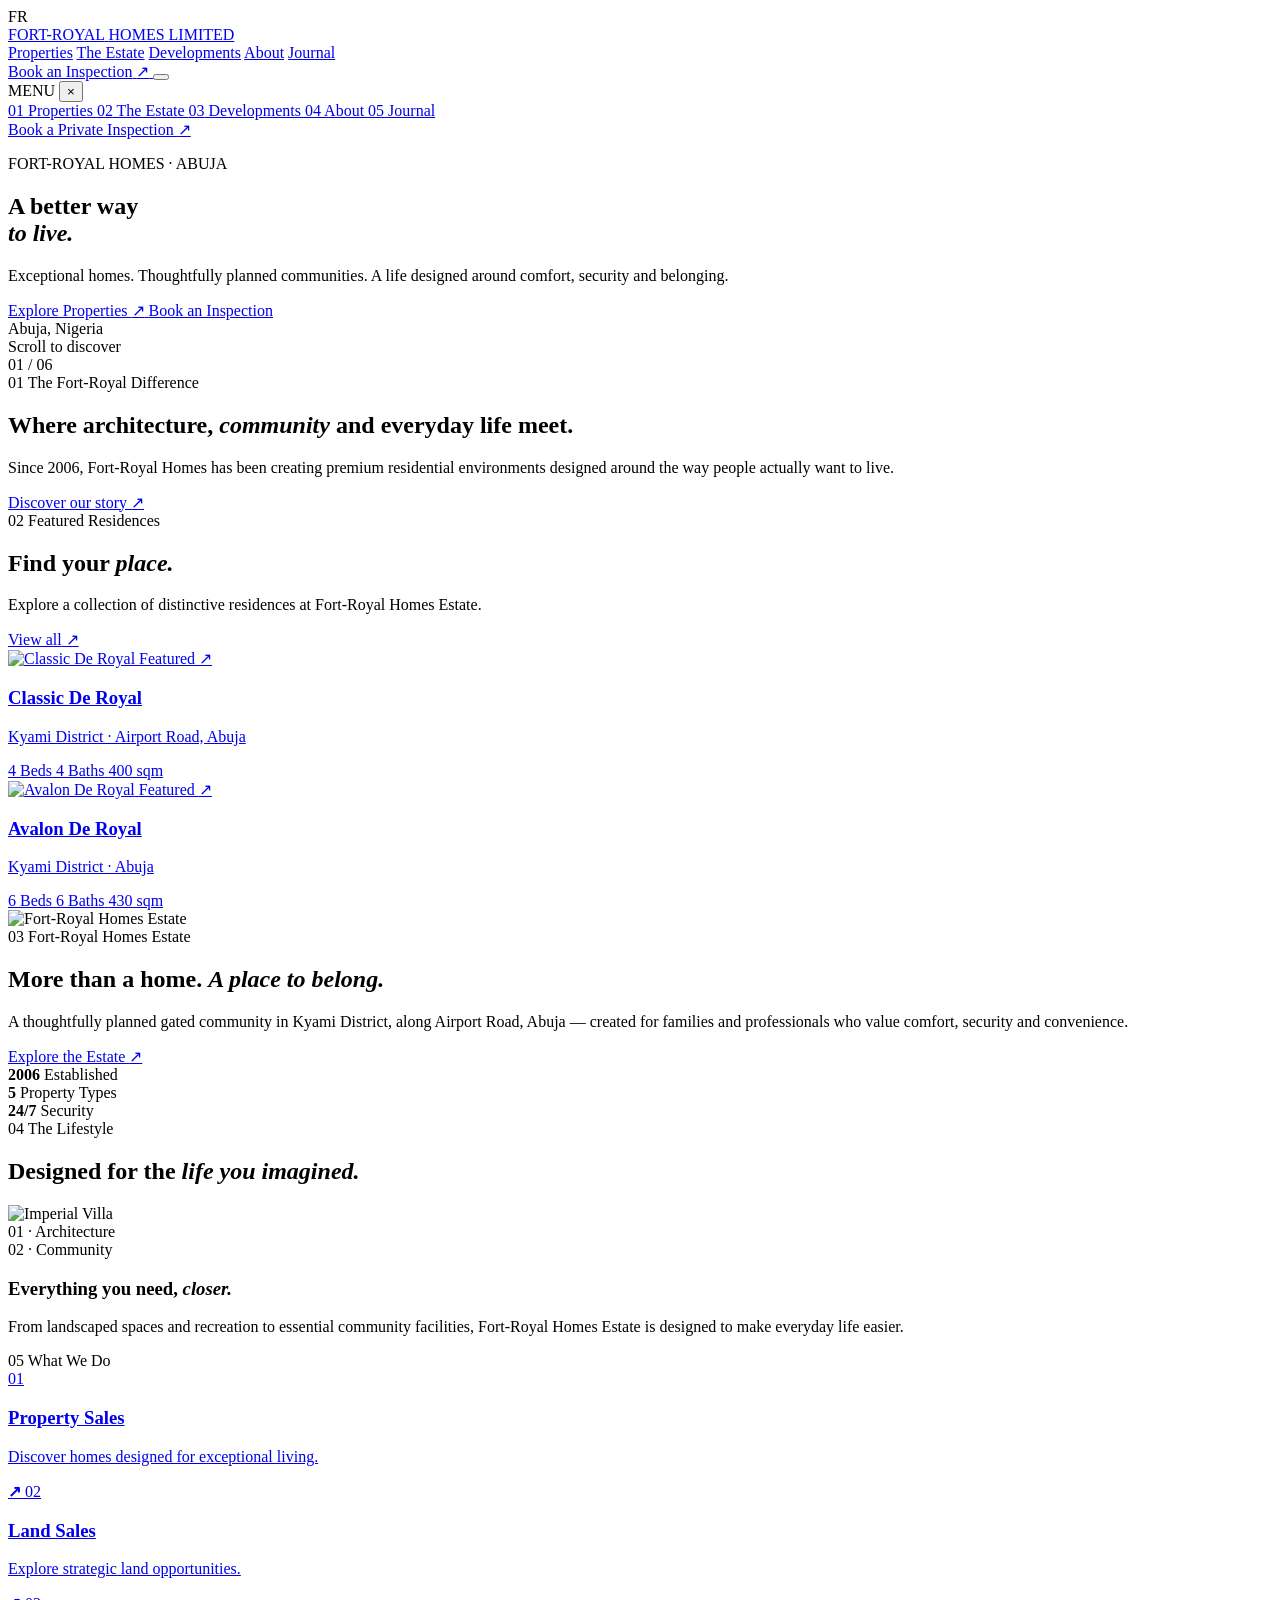
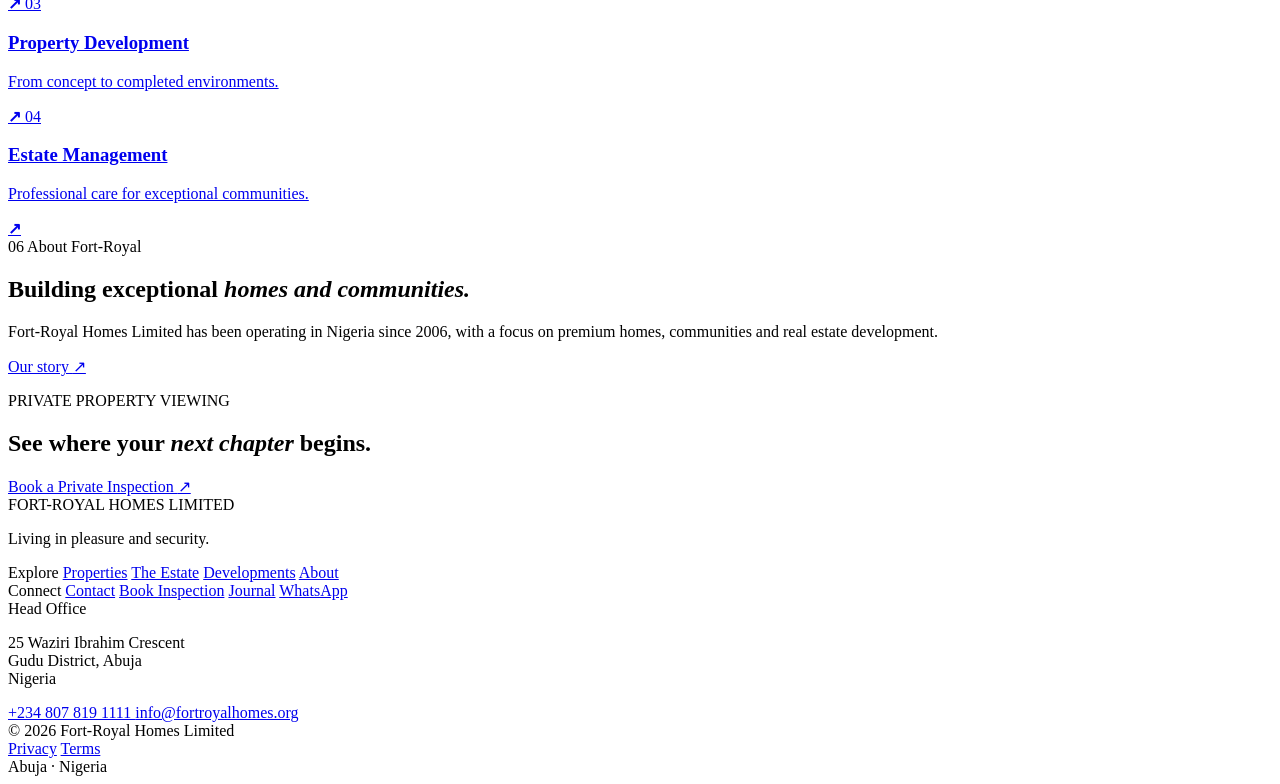
==== index.html @ 88679caa "Create index.html" ====
<!DOCTYPE html>
<html lang="en">
<head>
    <meta charset="UTF-8">
    <meta name="viewport" content="width=device-width, initial-scale=1.0">

    <title>Fort-Royal Homes | Luxury Real Estate in Abuja</title>

    <meta
        name="description"
        content="Discover exceptional homes and communities by Fort-Royal Homes in Abuja, Nigeria."
    >

    <link rel="preconnect" href="https://fonts.googleapis.com">
    <link rel="preconnect" href="https://fonts.gstatic.com" crossorigin>

    <link
        href="https://fonts.googleapis.com/css2?family=Cormorant+Garamond:wght@400;500;600;700&family=DM+Sans:wght@400;500;600;700&display=swap"
        rel="stylesheet"
    >

    <link rel="stylesheet" href="css/style.css">
</head>

<body>

    <!-- =========================================
         PAGE LOADER
    ========================================== -->

    <div class="page-loader" id="pageLoader">
        <div class="loader-mark">FR</div>
    </div>


    <!-- =========================================
         NAVIGATION
    ========================================== -->

    <header class="site-header" id="siteHeader">

        <a href="index.html" class="brand">
            <span class="brand-main">FORT-ROYAL</span>
            <span class="brand-sub">HOMES LIMITED</span>
        </a>

        <nav class="desktop-nav">

            <a href="#properties">Properties</a>
            <a href="#estate">The Estate</a>
            <a href="#developments">Developments</a>
            <a href="#about">About</a>
            <a href="#journal">Journal</a>

        </nav>

        <a href="#inspection" class="nav-cta">
            <span>Book an Inspection</span>
            <span class="arrow">↗</span>
        </a>

        <button class="menu-toggle" id="menuToggle" aria-label="Open menu">
            <span></span>
            <span></span>
        </button>

    </header>


    <!-- =========================================
         MOBILE MENU
    ========================================== -->

    <div class="mobile-menu" id="mobileMenu">

        <div class="mobile-menu-inner">

            <div class="mobile-menu-top">
                <span>MENU</span>

                <button id="menuClose" aria-label="Close menu">
                    ×
                </button>
            </div>

            <nav>

                <a href="#properties">
                    <span>01</span>
                    Properties
                </a>

                <a href="#estate">
                    <span>02</span>
                    The Estate
                </a>

                <a href="#developments">
                    <span>03</span>
                    Developments
                </a>

                <a href="#about">
                    <span>04</span>
                    About
                </a>

                <a href="#journal">
                    <span>05</span>
                    Journal
                </a>

            </nav>

            <a href="#inspection" class="mobile-menu-cta">
                Book a Private Inspection
                <span>↗</span>
            </a>

        </div>

    </div>


    <main>


        <!-- =========================================
             HERO
        ========================================== -->

        <section class="hero">

            <div class="hero-image"></div>

            <div class="hero-overlay"></div>

            <div class="hero-content">

                <p class="eyebrow">
                    FORT-ROYAL HOMES · ABUJA
                </p>

                <h1>
                    A better way<br>
                    <em>to live.</em>
                </h1>

                <p class="hero-description">
                    Exceptional homes. Thoughtfully planned communities.
                    A life designed around comfort, security and belonging.
                </p>

                <div class="hero-actions">

                    <a href="#properties" class="button button-light">
                        Explore Properties
                        <span>↗</span>
                    </a>

                    <a href="#inspection" class="button button-outline">
                        Book an Inspection
                    </a>

                </div>

            </div>


            <div class="hero-bottom">

                <div class="hero-location">
                    <span class="location-dot"></span>
                    Abuja, Nigeria
                </div>

                <div class="scroll-indicator">
                    <span>Scroll to discover</span>
                    <span class="scroll-line"></span>
                </div>

                <div class="hero-number">
                    01 / 06
                </div>

            </div>

        </section>


        <!-- =========================================
             INTRO
        ========================================== -->

        <section class="intro section-padding">

            <div class="section-label">
                <span>01</span>
                The Fort-Royal Difference
            </div>

            <div class="intro-content">

                <h2>
                    Where architecture,
                    <em>community</em> and
                    everyday life meet.
                </h2>

                <div class="intro-text">

                    <p>
                        Since 2006, Fort-Royal Homes has been creating
                        premium residential environments designed around
                        the way people actually want to live.
                    </p>

                    <a href="#about" class="text-link">
                        Discover our story
                        <span>↗</span>
                    </a>

                </div>

            </div>

        </section>


        <!-- =========================================
             FEATURED PROPERTIES
        ========================================== -->

        <section class="properties section-padding" id="properties">

            <div class="section-heading">

                <div class="section-label">
                    <span>02</span>
                    Featured Residences
                </div>

                <div>
                    <h2>
                        Find your
                        <em>place.</em>
                    </h2>

                    <p>
                        Explore a collection of distinctive residences
                        at Fort-Royal Homes Estate.
                    </p>
                </div>

                <a href="properties.html" class="round-link">
                    <span>View all</span>
                    ↗
                </a>

            </div>


            <div class="property-grid">


                <!-- Property 1 -->

                <article class="property-card property-large">

                    <a href="property.html">

                        <div class="property-image">

                            <img
                                src="https://fortroyalhomes.org/wp-content/uploads/2025/05/CLASSIC-DE-ROYAL-768x768.png"
                                alt="Classic De Royal"
                            >

                            <span class="property-status">
                                Featured
                            </span>

                            <span class="property-arrow">
                                ↗
                            </span>

                        </div>

                        <div class="property-info">

                            <div>
                                <h3>Classic De Royal</h3>

                                <p>
                                    Kyami District · Airport Road, Abuja
                                </p>
                            </div>

                            <div class="property-meta">
                                <span>4 Beds</span>
                                <span>4 Baths</span>
                                <span>400 sqm</span>
                            </div>

                        </div>

                    </a>

                </article>


                <!-- Property 2 -->

                <article class="property-card">

                    <a href="property.html">

                        <div class="property-image">

                            <img
                                src="https://fortroyalhomes.org/wp-content/uploads/2025/05/AVALON-DE-ROYAL-768x768.png"
                                alt="Avalon De Royal"
                            >

                            <span class="property-status">
                                Featured
                            </span>

                            <span class="property-arrow">
                                ↗
                            </span>

                        </div>

                        <div class="property-info">

                            <div>
                                <h3>Avalon De Royal</h3>

                                <p>
                                    Kyami District · Abuja
                                </p>
                            </div>

                            <div class="property-meta">
                                <span>6 Beds</span>
                                <span>6 Baths</span>
                                <span>430 sqm</span>
                            </div>

                        </div>

                    </a>

                </article>


            </div>

        </section>


        <!-- =========================================
             ESTATE
        ========================================== -->

        <section class="estate" id="estate">

            <div class="estate-image">

                <img
                    src="https://fortroyalhomes.org/wp-content/uploads/revslider/video-media/FORT-ROYAL-AD-010_7.jpeg"
                    alt="Fort-Royal Homes Estate"
                >

            </div>

            <div class="estate-content">

                <div class="section-label light">
                    <span>03</span>
                    Fort-Royal Homes Estate
                </div>

                <h2>
                    More than a home.
                    <em>A place to belong.</em>
                </h2>

                <p>
                    A thoughtfully planned gated community in Kyami District,
                    along Airport Road, Abuja — created for families and
                    professionals who value comfort, security and convenience.
                </p>

                <a href="estate.html" class="button button-light">
                    Explore the Estate
                    <span>↗</span>
                </a>

                <div class="estate-stats">

                    <div>
                        <strong>2006</strong>
                        <span>Established</span>
                    </div>

                    <div>
                        <strong>5</strong>
                        <span>Property Types</span>
                    </div>

                    <div>
                        <strong>24/7</strong>
                        <span>Security</span>
                    </div>

                </div>

            </div>

        </section>


        <!-- =========================================
             LIFESTYLE
        ========================================== -->

        <section class="lifestyle section-padding">

            <div class="section-label">
                <span>04</span>
                The Lifestyle
            </div>

            <div class="lifestyle-heading">

                <h2>
                    Designed for the
                    <em>life you imagined.</em>
                </h2>

            </div>

            <div class="lifestyle-grid">

                <div class="lifestyle-item lifestyle-main">

                    <div class="lifestyle-image">
                        <img
                            src="https://fortroyalhomes.org/wp-content/uploads/2025/05/IMPERIAL-VILLA.png"
                            alt="Imperial Villa"
                        >
                    </div>

                    <span>01 · Architecture</span>

                </div>

                <div class="lifestyle-copy">

                    <span>02 · Community</span>

                    <h3>
                        Everything you need,
                        <em>closer.</em>
                    </h3>

                    <p>
                        From landscaped spaces and recreation to essential
                        community facilities, Fort-Royal Homes Estate is
                        designed to make everyday life easier.
                    </p>

                </div>

            </div>

        </section>


        <!-- =========================================
             SERVICES
        ========================================== -->

        <section class="services section-padding" id="developments">

            <div class="section-label">
                <span>05</span>
                What We Do
            </div>

            <div class="services-grid">

                <a href="services.html" class="service-item">

                    <span>01</span>

                    <div>
                        <h3>Property Sales</h3>
                        <p>
                            Discover homes designed for exceptional living.
                        </p>
                    </div>

                    <strong>↗</strong>

                </a>

                <a href="services.html" class="service-item">

                    <span>02</span>

                    <div>
                        <h3>Land Sales</h3>
                        <p>
                            Explore strategic land opportunities.
                        </p>
                    </div>

                    <strong>↗</strong>

                </a>

                <a href="services.html" class="service-item">

                    <span>03</span>

                    <div>
                        <h3>Property Development</h3>
                        <p>
                            From concept to completed environments.
                        </p>
                    </div>

                    <strong>↗</strong>

                </a>

                <a href="services.html" class="service-item">

                    <span>04</span>

                    <div>
                        <h3>Estate Management</h3>
                        <p>
                            Professional care for exceptional communities.
                        </p>
                    </div>

                    <strong>↗</strong>

                </a>

            </div>

        </section>


        <!-- =========================================
             ABOUT
        ========================================== -->

        <section class="about section-padding" id="about">

            <div class="section-label">
                <span>06</span>
                About Fort-Royal
            </div>

            <div class="about-content">

                <h2>
                    Building exceptional
                    <em>homes and communities.</em>
                </h2>

                <p>
                    Fort-Royal Homes Limited has been operating in Nigeria
                    since 2006, with a focus on premium homes, communities
                    and real estate development.
                </p>

                <a href="about.html" class="text-link">
                    Our story
                    <span>↗</span>
                </a>

            </div>

        </section>


        <!-- =========================================
             INSPECTION CTA
        ========================================== -->

        <section class="inspection" id="inspection">

            <div class="inspection-inner">

                <p class="eyebrow">
                    PRIVATE PROPERTY VIEWING
                </p>

                <h2>
                    See where your
                    <em>next chapter</em>
                    begins.
                </h2>

                <a href="inspection.html" class="button button-light">
                    Book a Private Inspection
                    <span>↗</span>
                </a>

            </div>

        </section>


    </main>


    <!-- =========================================
         FOOTER
    ========================================== -->

    <footer class="footer" id="journal">

        <div class="footer-top">

            <div class="footer-brand">

                <span class="brand-main">
                    FORT-ROYAL
                </span>

                <span class="brand-sub">
                    HOMES LIMITED
                </span>

                <p>
                    Living in pleasure and security.
                </p>

            </div>


            <div class="footer-column">

                <span>Explore</span>

                <a href="properties.html">Properties</a>
                <a href="estate.html">The Estate</a>
                <a href="developments.html">Developments</a>
                <a href="about.html">About</a>

            </div>


            <div class="footer-column">

                <span>Connect</span>

                <a href="contact.html">Contact</a>
                <a href="inspection.html">Book Inspection</a>
                <a href="journal.html">Journal</a>
                <a href="#">WhatsApp</a>

            </div>


            <div class="footer-column footer-contact">

                <span>Head Office</span>

                <p>
                    25 Waziri Ibrahim Crescent<br>
                    Gudu District, Abuja<br>
                    Nigeria
                </p>

                <a href="tel:+2348078191111">
                    +234 807 819 1111
                </a>

                <a href="mailto:info@fortroyalhomes.org">
                    info@fortroyalhomes.org
                </a>

            </div>

        </div>


        <div class="footer-bottom">

            <span>
                © 2026 Fort-Royal Homes Limited
            </span>

            <div>
                <a href="privacy.html">Privacy</a>
                <a href="terms.html">Terms</a>
            </div>

            <span>
                Abuja · Nigeria
            </span>

        </div>

    </footer>


    <script src="js/main.js"></script>

</body>
</html>
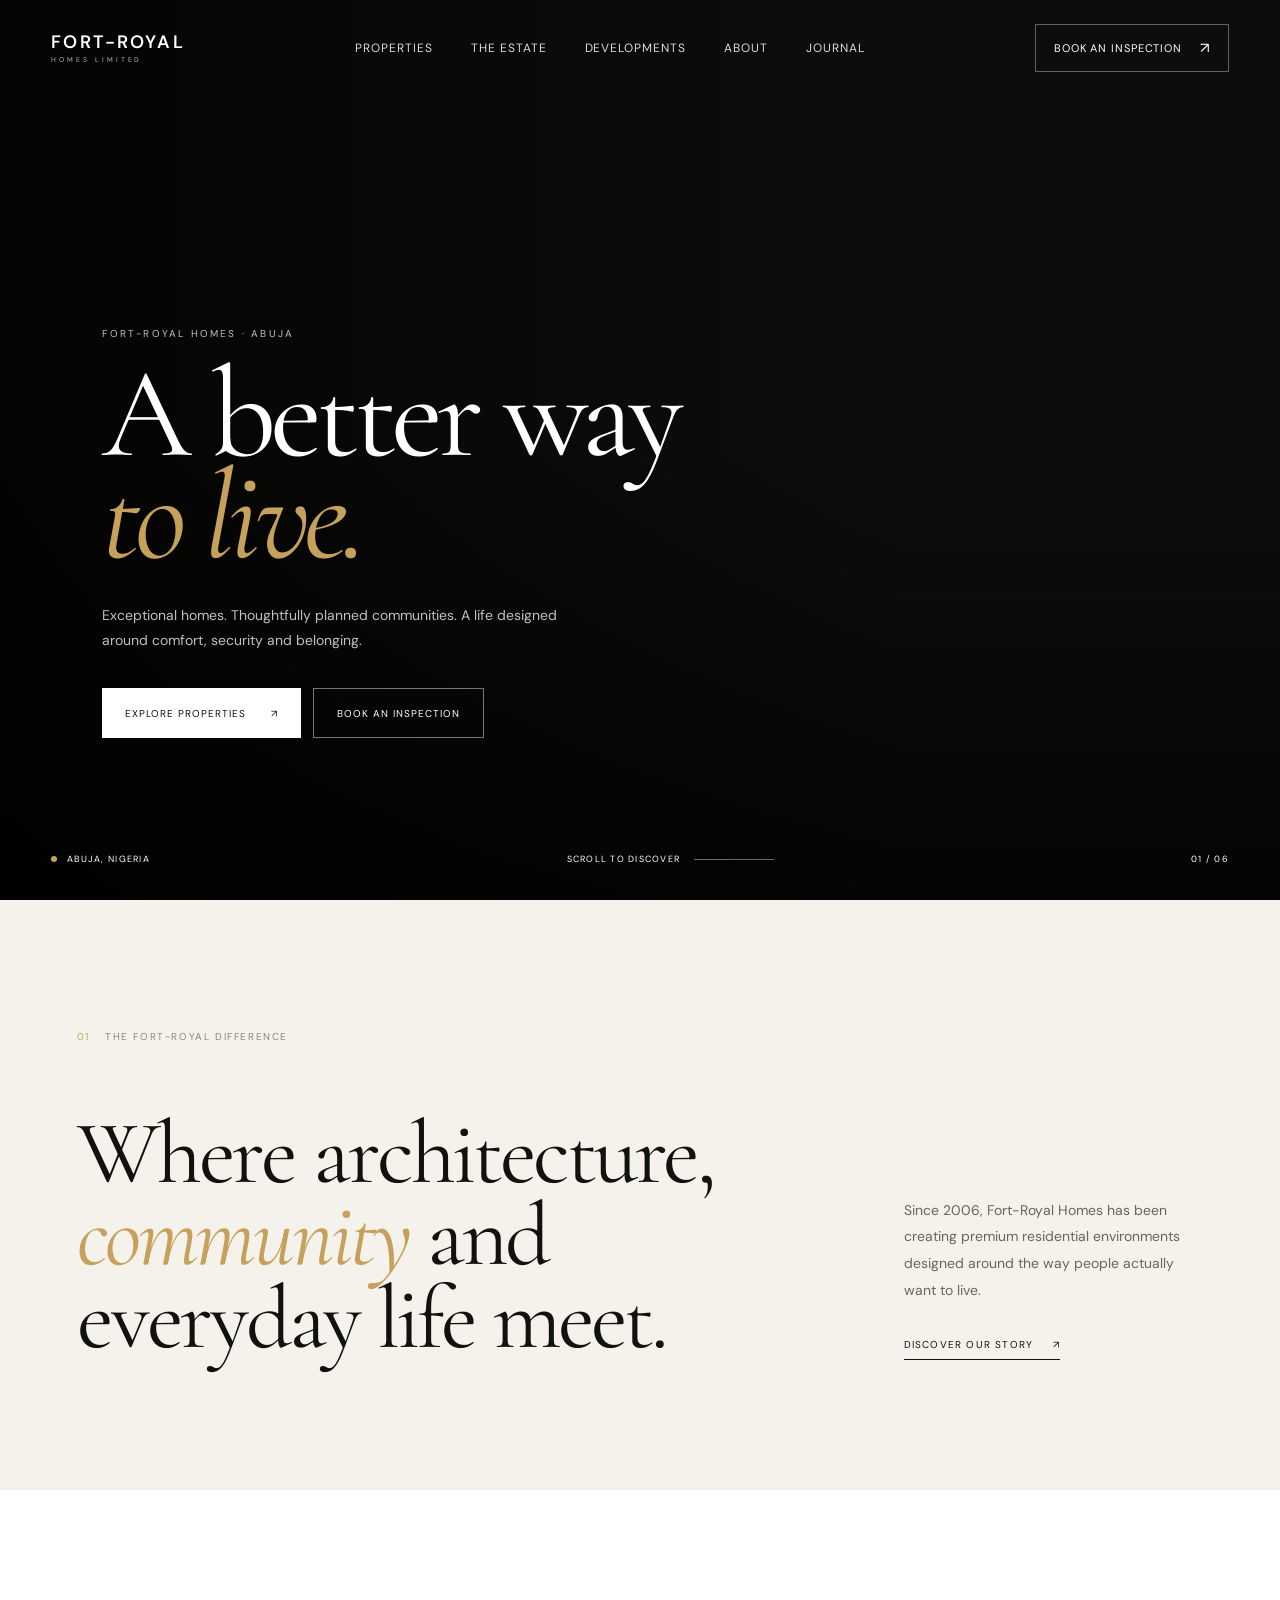
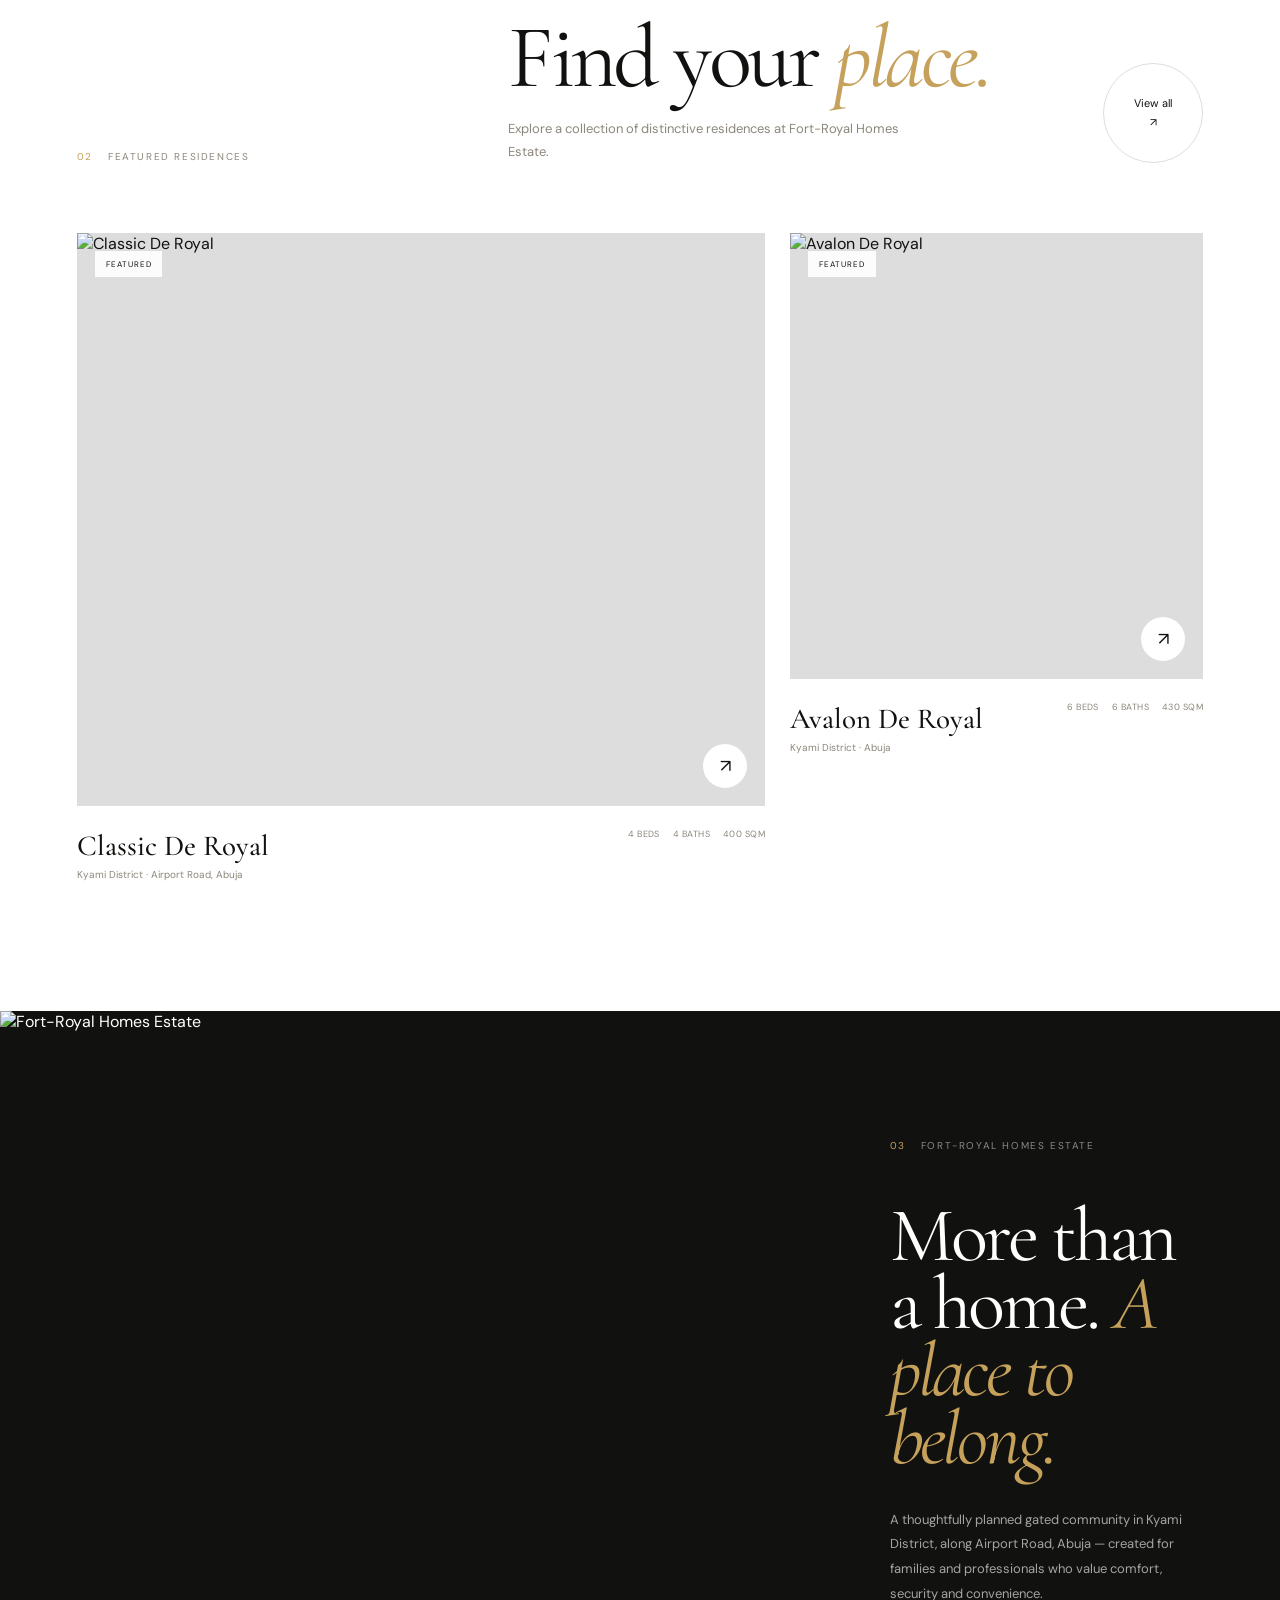
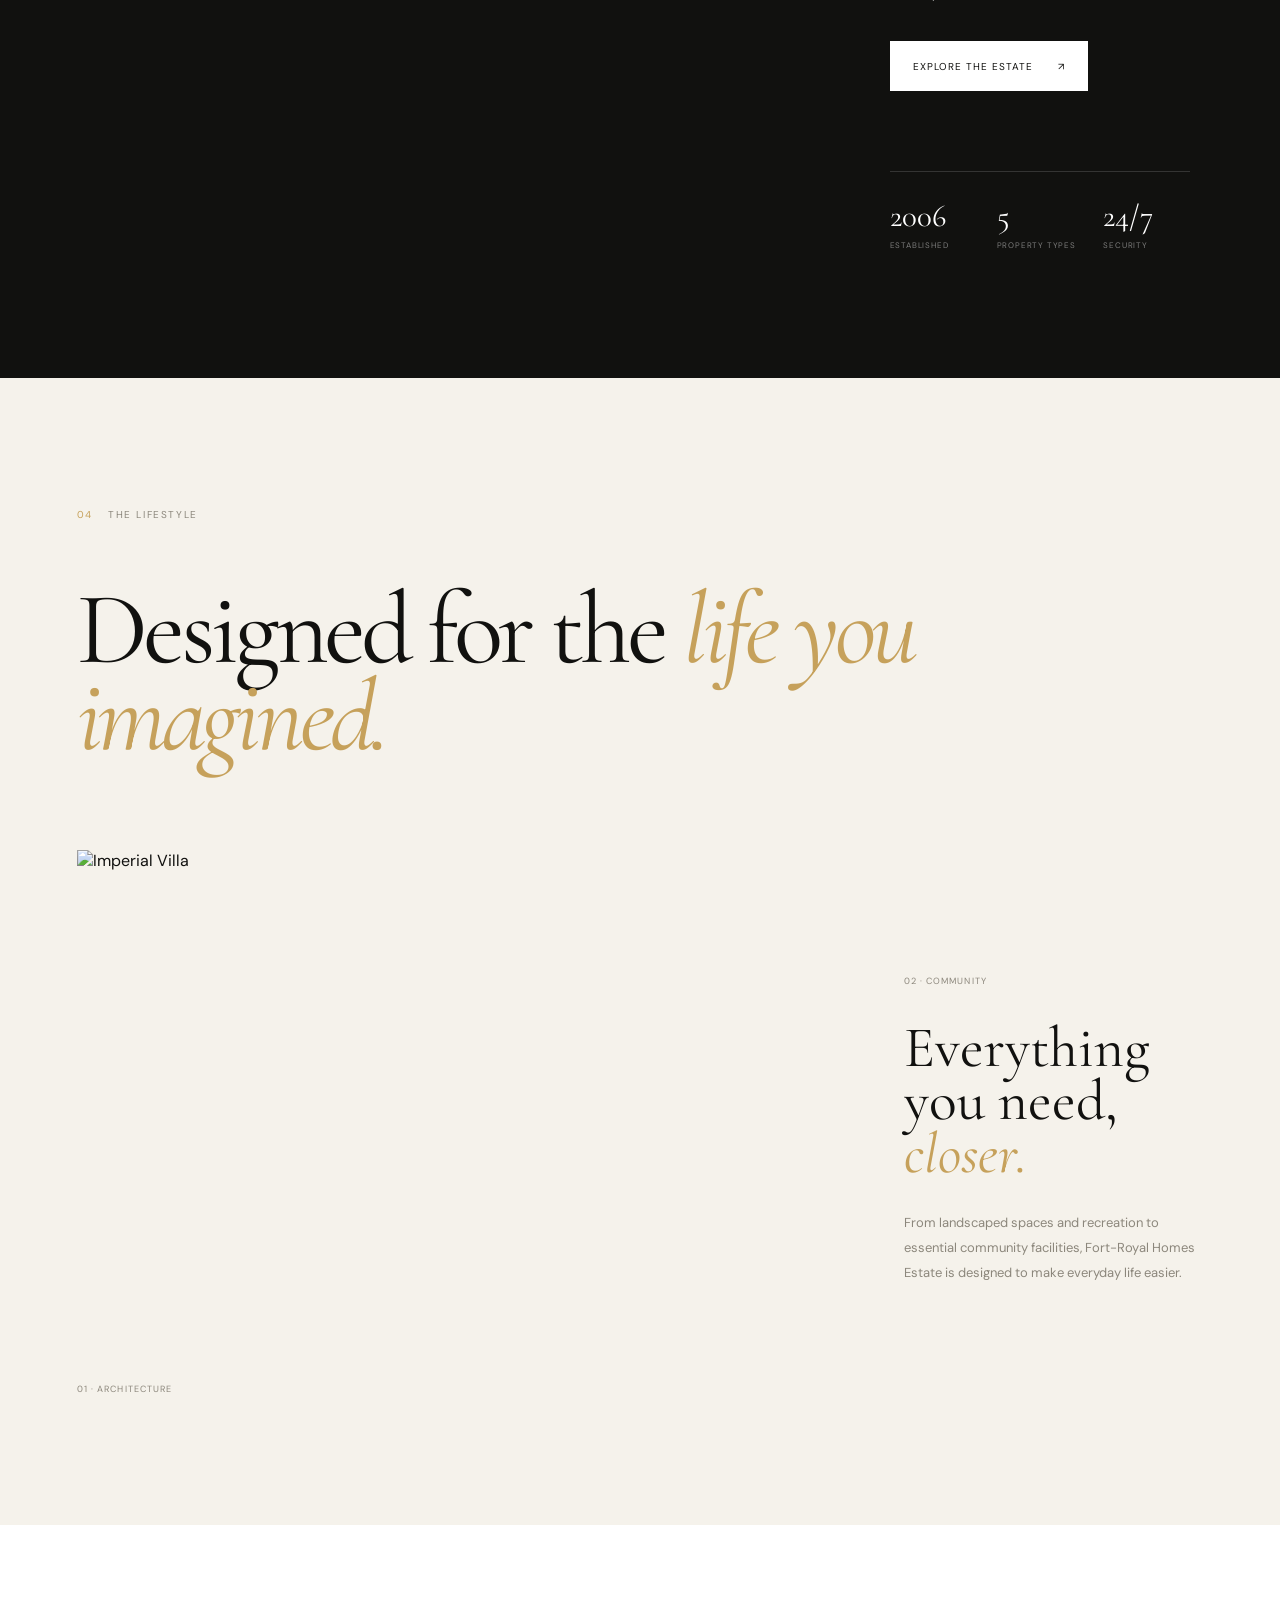
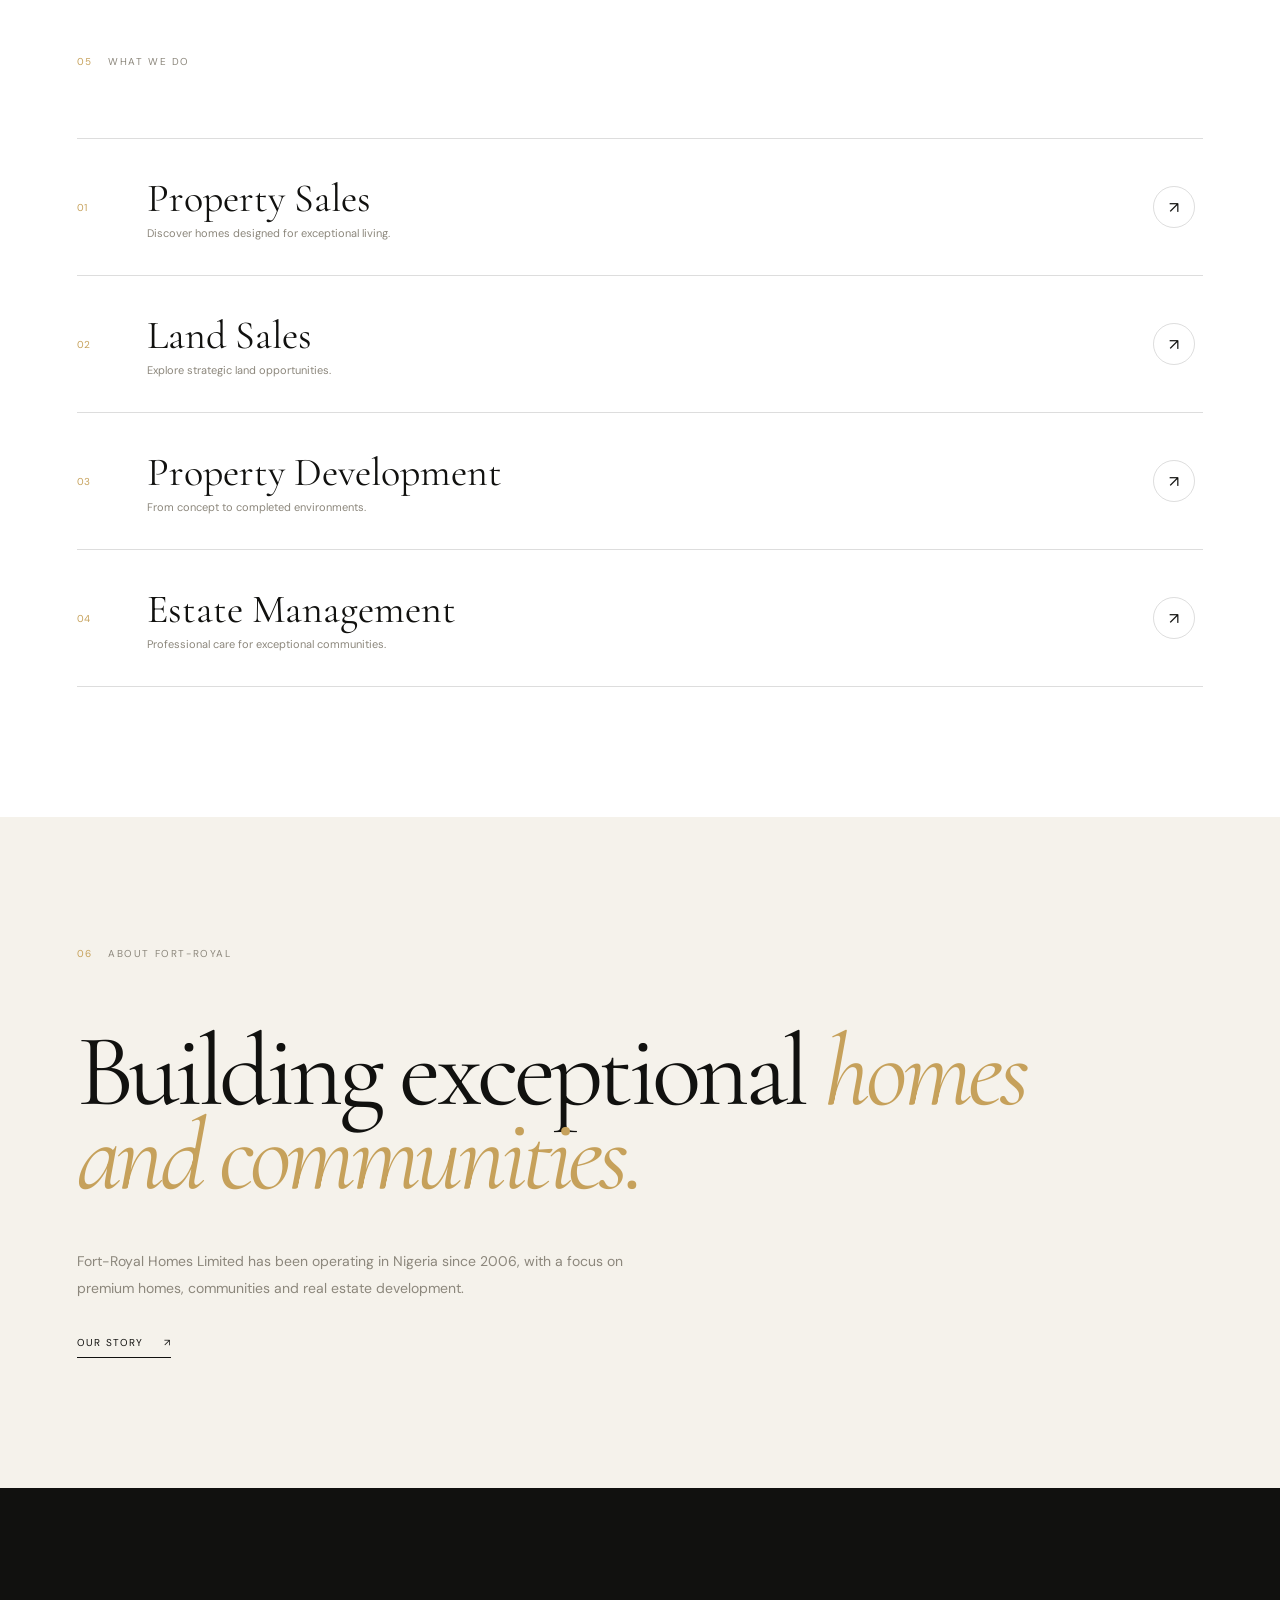
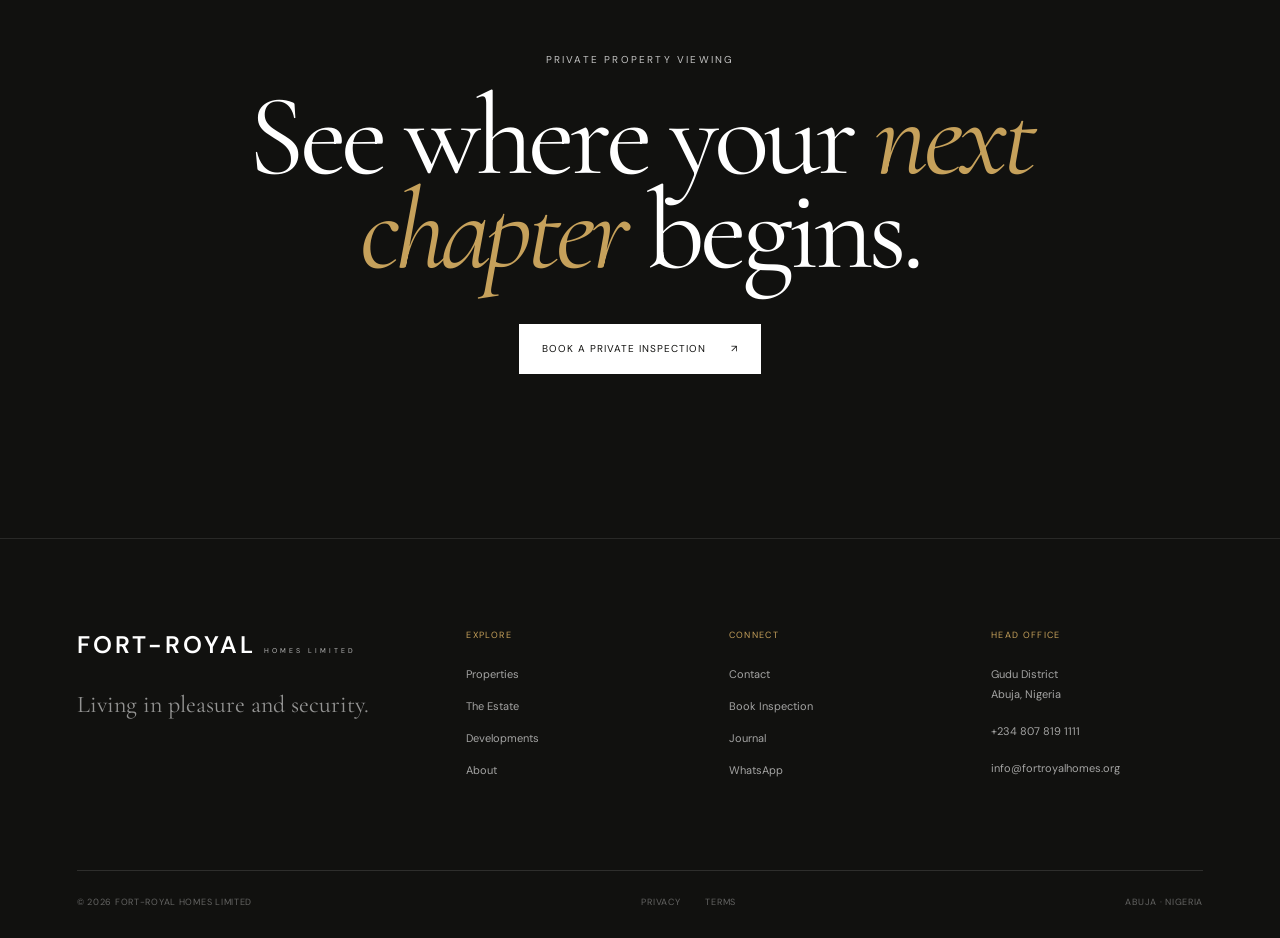
==== commit da0f309d: "Update index.html" ====
--- a/index.html
+++ b/index.html
@@ -24,19 +24,13 @@
 
 <body>
 
-    <!-- =========================================
-         PAGE LOADER
-    ========================================== -->
-
+    <!-- PAGE LOADER -->
     <div class="page-loader" id="pageLoader">
         <div class="loader-mark">FR</div>
     </div>
 
 
-    <!-- =========================================
-         NAVIGATION
-    ========================================== -->
-
+    <!-- HEADER -->
     <header class="site-header" id="siteHeader">
 
         <a href="index.html" class="brand">
@@ -45,13 +39,11 @@
         </a>
 
         <nav class="desktop-nav">
-
             <a href="#properties">Properties</a>
             <a href="#estate">The Estate</a>
             <a href="#developments">Developments</a>
             <a href="#about">About</a>
             <a href="#journal">Journal</a>
-
         </nav>
 
         <a href="#inspection" class="nav-cta">
@@ -59,7 +51,14 @@
             <span class="arrow">↗</span>
         </a>
 
-        <button class="menu-toggle" id="menuToggle" aria-label="Open menu">
+        <!-- MOBILE MENU BUTTON -->
+        <button
+            class="menu-toggle"
+            id="menuToggle"
+            type="button"
+            aria-label="Open navigation menu"
+            aria-expanded="false"
+        >
             <span></span>
             <span></span>
         </button>
@@ -67,20 +66,23 @@
     </header>
 
 
-    <!-- =========================================
-         MOBILE MENU
-    ========================================== -->
-
+    <!-- MOBILE MENU -->
     <div class="mobile-menu" id="mobileMenu">
 
         <div class="mobile-menu-inner">
 
             <div class="mobile-menu-top">
+
                 <span>MENU</span>
 
-                <button id="menuClose" aria-label="Close menu">
+                <button
+                    id="menuClose"
+                    type="button"
+                    aria-label="Close navigation menu"
+                >
                     ×
                 </button>
+
             </div>
 
             <nav>
@@ -112,8 +114,11 @@
 
             </nav>
 
-            <a href="#inspection" class="mobile-menu-cta">
-                Book a Private Inspection
+            <a
+                href="#inspection"
+                class="mobile-menu-cta"
+            >
+                <span>Book a Private Inspection</span>
                 <span>↗</span>
             </a>
 
@@ -124,11 +129,7 @@
 
     <main>
 
-
-        <!-- =========================================
-             HERO
-        ========================================== -->
-
+        <!-- HERO -->
         <section class="hero">
 
             <div class="hero-image"></div>
@@ -166,7 +167,6 @@
 
             </div>
 
-
             <div class="hero-bottom">
 
                 <div class="hero-location">
@@ -188,10 +188,7 @@
         </section>
 
 
-        <!-- =========================================
-             INTRO
-        ========================================== -->
-
+        <!-- INTRO -->
         <section class="intro section-padding">
 
             <div class="section-label">
@@ -227,10 +224,7 @@
         </section>
 
 
-        <!-- =========================================
-             FEATURED PROPERTIES
-        ========================================== -->
-
+        <!-- PROPERTIES -->
         <section class="properties section-padding" id="properties">
 
             <div class="section-heading">
@@ -262,9 +256,6 @@
 
             <div class="property-grid">
 
-
-                <!-- Property 1 -->
-
                 <article class="property-card property-large">
 
                     <a href="property.html">
@@ -309,8 +300,6 @@
                 </article>
 
 
-                <!-- Property 2 -->
-
                 <article class="property-card">
 
                     <a href="property.html">
@@ -354,16 +343,12 @@
 
                 </article>
 
-
-            </div>
-
-        </section>
-
-
-        <!-- =========================================
-             ESTATE
-        ========================================== -->
-
+            </div>
+
+        </section>
+
+
+        <!-- ESTATE -->
         <section class="estate" id="estate">
 
             <div class="estate-image">
@@ -422,10 +407,7 @@
         </section>
 
 
-        <!-- =========================================
-             LIFESTYLE
-        ========================================== -->
-
+        <!-- LIFESTYLE -->
         <section class="lifestyle section-padding">
 
             <div class="section-label">
@@ -447,10 +429,12 @@
                 <div class="lifestyle-item lifestyle-main">
 
                     <div class="lifestyle-image">
+
                         <img
                             src="https://fortroyalhomes.org/wp-content/uploads/2025/05/IMPERIAL-VILLA.png"
                             alt="Imperial Villa"
                         >
+
                     </div>
 
                     <span>01 · Architecture</span>
@@ -479,10 +463,7 @@
         </section>
 
 
-        <!-- =========================================
-             SERVICES
-        ========================================== -->
-
+        <!-- SERVICES -->
         <section class="services section-padding" id="developments">
 
             <div class="section-label">
@@ -493,7 +474,6 @@
             <div class="services-grid">
 
                 <a href="services.html" class="service-item">
-
                     <span>01</span>
 
                     <div>
@@ -504,11 +484,9 @@
                     </div>
 
                     <strong>↗</strong>
-
                 </a>
 
                 <a href="services.html" class="service-item">
-
                     <span>02</span>
 
                     <div>
@@ -519,11 +497,9 @@
                     </div>
 
                     <strong>↗</strong>
-
                 </a>
 
                 <a href="services.html" class="service-item">
-
                     <span>03</span>
 
                     <div>
@@ -534,11 +510,9 @@
                     </div>
 
                     <strong>↗</strong>
-
                 </a>
 
                 <a href="services.html" class="service-item">
-
                     <span>04</span>
 
                     <div>
@@ -549,18 +523,14 @@
                     </div>
 
                     <strong>↗</strong>
-
-                </a>
-
-            </div>
-
-        </section>
-
-
-        <!-- =========================================
-             ABOUT
-        ========================================== -->
-
+                </a>
+
+            </div>
+
+        </section>
+
+
+        <!-- ABOUT -->
         <section class="about section-padding" id="about">
 
             <div class="section-label">
@@ -591,10 +561,7 @@
         </section>
 
 
-        <!-- =========================================
-             INSPECTION CTA
-        ========================================== -->
-
+        <!-- INSPECTION -->
         <section class="inspection" id="inspection">
 
             <div class="inspection-inner">
@@ -618,14 +585,10 @@
 
         </section>
 
-
     </main>
 
 
-    <!-- =========================================
-         FOOTER
-    ========================================== -->
-
+    <!-- FOOTER -->
     <footer class="footer" id="journal">
 
         <div class="footer-top">
@@ -645,7 +608,6 @@
                 </p>
 
             </div>
-
 
             <div class="footer-column">
 
@@ -658,7 +620,6 @@
 
             </div>
 
-
             <div class="footer-column">
 
                 <span>Connect</span>
@@ -670,15 +631,13 @@
 
             </div>
 
-
             <div class="footer-column footer-contact">
 
                 <span>Head Office</span>
 
                 <p>
-                    25 Waziri Ibrahim Crescent<br>
-                    Gudu District, Abuja<br>
-                    Nigeria
+                    Gudu District<br>
+                    Abuja, Nigeria
                 </p>
 
                 <a href="tel:+2348078191111">
--- a/css/style.css
+++ b/css/style.css
@@ -0,0 +1,1444 @@
+@import url('https://fonts.googleapis.com/css2?family=Cormorant+Garamond:wght@400;500;600;700&family=DM+Sans:wght@400;500;600;700&display=swap');
+
+:root {
+    --black: #11110f;
+    --black-soft: #191916;
+    --ivory: #f5f2eb;
+    --white: #ffffff;
+    --gold: #c6a15b;
+    --stone: #8c877c;
+    --border: rgba(17, 17, 15, 0.14);
+    --border-light: rgba(255,255,255,0.22);
+    --sans: "DM Sans", sans-serif;
+    --serif: "Cormorant Garamond", serif;
+}
+
+* {
+    margin: 0;
+    padding: 0;
+    box-sizing: border-box;
+}
+
+html {
+    scroll-behavior: smooth;
+}
+
+body {
+    background: var(--ivory);
+    color: var(--black);
+    font-family: var(--sans);
+    overflow-x: hidden;
+}
+
+body.menu-open {
+    overflow: hidden;
+}
+
+img {
+    width: 100%;
+    display: block;
+}
+
+a {
+    color: inherit;
+    text-decoration: none;
+}
+
+button {
+    font: inherit;
+}
+
+/* =========================================
+   PAGE LOADER
+========================================= */
+
+.page-loader {
+    position: fixed;
+    inset: 0;
+    background: var(--black);
+    z-index: 9999;
+
+    display: grid;
+    place-items: center;
+
+    opacity: 0;
+    visibility: hidden;
+    pointer-events: none;
+
+    transition:
+        opacity 0.8s ease,
+        visibility 0.8s ease;
+}
+
+.page-loader.hidden {
+    opacity: 0;
+    visibility: hidden;
+    pointer-events: none;
+}
+
+.loader-mark {
+    width: 64px;
+    height: 64px;
+
+    border: 1px solid rgba(255,255,255,0.4);
+
+    display: grid;
+    place-items: center;
+
+    color: white;
+
+    font-size: 13px;
+    letter-spacing: 0.2em;
+}
+
+/* =========================================
+   HEADER
+========================================= */
+
+.site-header {
+    position: fixed;
+    top: 0;
+    left: 0;
+    right: 0;
+
+    height: 96px;
+
+    z-index: 100;
+
+    padding: 0 4vw;
+
+    display: flex;
+    align-items: center;
+    justify-content: space-between;
+
+    color: white;
+
+    transition:
+        background 0.4s ease,
+        color 0.4s ease,
+        height 0.4s ease;
+}
+
+.site-header.scrolled {
+    height: 76px;
+    background: rgba(17,17,15,0.94);
+    backdrop-filter: blur(15px);
+}
+
+.brand {
+    display: flex;
+    flex-direction: column;
+    line-height: 1;
+}
+
+.brand-main {
+    font-size: 18px;
+    font-weight: 600;
+    letter-spacing: 0.12em;
+}
+
+.brand-sub {
+    margin-top: 5px;
+    font-size: 7px;
+    letter-spacing: 0.42em;
+    opacity: 0.7;
+}
+
+.desktop-nav {
+    display: flex;
+    align-items: center;
+    gap: 38px;
+}
+
+.desktop-nav a {
+    font-size: 12px;
+    text-transform: uppercase;
+    letter-spacing: 0.08em;
+    opacity: 0.85;
+    transition: opacity 0.3s ease;
+}
+
+.desktop-nav a:hover {
+    opacity: 1;
+}
+
+.nav-cta {
+    display: flex;
+    align-items: center;
+    gap: 18px;
+
+    padding: 13px 18px;
+
+    border: 1px solid rgba(255,255,255,0.35);
+
+    font-size: 11px;
+    text-transform: uppercase;
+    letter-spacing: 0.08em;
+
+    transition:
+        background 0.3s ease,
+        color 0.3s ease;
+}
+
+.nav-cta:hover {
+    background: white;
+    color: var(--black);
+}
+
+.arrow {
+    font-size: 15px;
+}
+
+.menu-toggle {
+    display: none;
+
+    border: 0;
+    background: none;
+
+    width: 42px;
+    height: 42px;
+
+    cursor: pointer;
+
+    flex-direction: column;
+    justify-content: center;
+    gap: 7px;
+}
+
+.menu-toggle span {
+    display: block;
+    width: 25px;
+    height: 1px;
+    background: white;
+}
+
+/* =========================================
+   MOBILE MENU
+========================================= */
+
+.mobile-menu {
+    position: fixed;
+    inset: 0;
+
+    background: var(--black);
+    color: white;
+
+    z-index: 200;
+
+    transform: translateY(-100%);
+
+    transition:
+        transform 0.6s cubic-bezier(.77,0,.18,1);
+}
+
+.mobile-menu.active {
+    transform: translateY(0);
+}
+
+.mobile-menu-inner {
+    height: 100%;
+    padding: 30px 7vw;
+
+    display: flex;
+    flex-direction: column;
+}
+
+.mobile-menu-top {
+    display: flex;
+    justify-content: space-between;
+    align-items: center;
+
+    font-size: 11px;
+    letter-spacing: 0.15em;
+}
+
+.mobile-menu-top button {
+    border: 0;
+    background: none;
+    color: white;
+
+    font-size: 38px;
+    font-weight: 200;
+
+    cursor: pointer;
+}
+
+.mobile-menu nav {
+    margin-top: 12vh;
+
+    display: flex;
+    flex-direction: column;
+}
+
+.mobile-menu nav a {
+    display: flex;
+    align-items: baseline;
+    gap: 18px;
+
+    padding: 20px 0;
+
+    border-bottom: 1px solid rgba(255,255,255,0.12);
+
+    font-family: var(--serif);
+    font-size: clamp(42px, 9vw, 70px);
+}
+
+.mobile-menu nav a span {
+    font-family: var(--sans);
+    font-size: 10px;
+    color: var(--gold);
+}
+
+.mobile-menu-cta {
+    margin-top: auto;
+
+    padding: 18px 0;
+
+    border-top: 1px solid rgba(255,255,255,0.15);
+
+    display: flex;
+    justify-content: space-between;
+
+    text-transform: uppercase;
+    font-size: 11px;
+    letter-spacing: 0.1em;
+}
+
+/* =========================================
+   GENERAL
+========================================= */
+
+.section-padding {
+    padding: 130px 6vw;
+}
+
+.section-label {
+    display: flex;
+    gap: 15px;
+    align-items: center;
+
+    font-size: 10px;
+    text-transform: uppercase;
+    letter-spacing: 0.16em;
+
+    color: var(--stone);
+}
+
+.section-label span {
+    color: var(--gold);
+}
+
+/* =========================================
+   HERO
+========================================= */
+
+.hero {
+    position: relative;
+
+    height: 100svh;
+    min-height: 700px;
+
+    background: var(--black);
+    color: white;
+
+    overflow: hidden;
+}
+
+.hero-image {
+    position: absolute;
+    inset: 0;
+
+    background-image:
+        url("https://fortroyalhomes.org/wp-content/uploads/2025/05/IMPERIAL-VILLA.png");
+
+    background-size: cover;
+    background-position: center;
+
+    transform: scale(1.04);
+
+    animation: heroZoom 12s ease-out forwards;
+}
+
+@keyframes heroZoom {
+    from {
+        transform: scale(1.08);
+    }
+
+    to {
+        transform: scale(1);
+    }
+}
+
+.hero-overlay {
+    position: absolute;
+    inset: 0;
+
+    background:
+        linear-gradient(
+            90deg,
+            rgba(0,0,0,0.76),
+            rgba(0,0,0,0.18) 70%
+        ),
+        linear-gradient(
+            0deg,
+            rgba(0,0,0,0.65),
+            transparent 50%
+        );
+}
+
+.hero-content {
+    position: absolute;
+
+    left: 8vw;
+    bottom: 18vh;
+
+    max-width: 800px;
+}
+
+.eyebrow {
+    font-size: 10px;
+    letter-spacing: 0.22em;
+    text-transform: uppercase;
+
+    margin-bottom: 24px;
+
+    color: rgba(255,255,255,0.75);
+}
+
+.hero h1 {
+    font-family: var(--serif);
+
+    font-size: clamp(75px, 10vw, 155px);
+
+    font-weight: 400;
+    line-height: 0.79;
+
+    letter-spacing: -0.045em;
+}
+
+.hero h1 em {
+    color: var(--gold);
+    font-style: italic;
+}
+
+.hero-description {
+    max-width: 460px;
+
+    margin-top: 36px;
+
+    font-size: 14px;
+    line-height: 1.8;
+
+    color: rgba(255,255,255,0.75);
+}
+
+.hero-actions {
+    margin-top: 35px;
+
+    display: flex;
+    gap: 12px;
+}
+
+.button {
+    min-height: 50px;
+
+    padding: 0 23px;
+
+    display: inline-flex;
+    align-items: center;
+    justify-content: center;
+
+    gap: 25px;
+
+    font-size: 10px;
+    text-transform: uppercase;
+    letter-spacing: 0.1em;
+
+    transition:
+        background 0.3s ease,
+        color 0.3s ease,
+        transform 0.3s ease;
+}
+
+.button:hover {
+    transform: translateY(-2px);
+}
+
+.button-light {
+    background: white;
+    color: var(--black);
+}
+
+.button-light:hover {
+    background: var(--gold);
+}
+
+.button-outline {
+    border: 1px solid rgba(255,255,255,0.45);
+    color: white;
+}
+
+.button-outline:hover {
+    background: white;
+    color: var(--black);
+}
+
+.hero-bottom {
+    position: absolute;
+
+    left: 4vw;
+    right: 4vw;
+    bottom: 35px;
+
+    display: flex;
+    justify-content: space-between;
+    align-items: center;
+
+    font-size: 9px;
+    text-transform: uppercase;
+    letter-spacing: 0.14em;
+}
+
+.hero-location {
+    display: flex;
+    align-items: center;
+    gap: 10px;
+}
+
+.location-dot {
+    width: 6px;
+    height: 6px;
+
+    background: var(--gold);
+
+    border-radius: 50%;
+}
+
+.scroll-indicator {
+    display: flex;
+    align-items: center;
+    gap: 14px;
+}
+
+.scroll-line {
+    width: 80px;
+    height: 1px;
+    background: rgba(255,255,255,0.4);
+}
+
+/* =========================================
+   INTRO
+========================================= */
+
+.intro {
+    background: var(--ivory);
+}
+
+.intro-content {
+    margin-top: 70px;
+
+    display: grid;
+    grid-template-columns: 1.4fr 0.6fr;
+
+    gap: 10vw;
+}
+
+.intro h2 {
+    max-width: 900px;
+
+    font-family: var(--serif);
+
+    font-size: clamp(50px, 7vw, 105px);
+
+    font-weight: 400;
+    line-height: 0.92;
+
+    letter-spacing: -0.035em;
+}
+
+.intro h2 em {
+    font-style: italic;
+    color: var(--gold);
+}
+
+.intro-text {
+    align-self: end;
+}
+
+.intro-text p {
+    font-size: 14px;
+    line-height: 1.9;
+    color: #69655d;
+}
+
+.text-link {
+    margin-top: 35px;
+
+    display: inline-flex;
+    gap: 20px;
+    align-items: center;
+
+    padding-bottom: 8px;
+
+    border-bottom: 1px solid var(--black);
+
+    font-size: 10px;
+    text-transform: uppercase;
+    letter-spacing: 0.12em;
+}
+
+/* =========================================
+   PROPERTIES
+========================================= */
+
+.properties {
+    background: white;
+}
+
+.section-heading {
+    display: grid;
+
+    grid-template-columns: 0.7fr 1fr auto;
+
+    gap: 50px;
+
+    align-items: end;
+
+    margin-bottom: 70px;
+}
+
+.section-heading h2 {
+    font-family: var(--serif);
+
+    font-size: clamp(55px, 7vw, 100px);
+
+    line-height: 0.85;
+
+    font-weight: 400;
+
+    letter-spacing: -0.04em;
+}
+
+.section-heading h2 em {
+    color: var(--gold);
+    font-style: italic;
+}
+
+.section-heading p {
+    max-width: 400px;
+
+    margin-top: 22px;
+
+    font-size: 13px;
+    line-height: 1.7;
+
+    color: var(--stone);
+}
+
+.round-link {
+    width: 100px;
+    height: 100px;
+
+    border: 1px solid var(--border);
+
+    border-radius: 50%;
+
+    display: flex;
+    flex-direction: column;
+    justify-content: center;
+    align-items: center;
+
+    gap: 5px;
+
+    font-size: 11px;
+
+    transition:
+        background 0.3s ease,
+        color 0.3s ease;
+}
+
+.round-link:hover {
+    background: var(--black);
+    color: white;
+}
+
+.property-grid {
+    display: grid;
+
+    grid-template-columns: 1.25fr 0.75fr;
+
+    gap: 25px;
+}
+
+.property-image {
+    position: relative;
+
+    overflow: hidden;
+
+    aspect-ratio: 1 / 1.08;
+
+    background: #ddd;
+}
+
+.property-card.property-large .property-image {
+    aspect-ratio: 1.2 / 1;
+}
+
+.property-image img {
+    height: 100%;
+
+    object-fit: cover;
+
+    transition:
+        transform 0.8s cubic-bezier(.2,.65,.3,1);
+}
+
+.property-card:hover .property-image img {
+    transform: scale(1.045);
+}
+
+.property-status {
+    position: absolute;
+
+    top: 18px;
+    left: 18px;
+
+    padding: 8px 11px;
+
+    background: rgba(255,255,255,0.9);
+
+    font-size: 8px;
+    text-transform: uppercase;
+    letter-spacing: 0.12em;
+}
+
+.property-arrow {
+    position: absolute;
+
+    right: 18px;
+    bottom: 18px;
+
+    width: 44px;
+    height: 44px;
+
+    border-radius: 50%;
+
+    background: white;
+
+    display: grid;
+    place-items: center;
+
+    font-size: 18px;
+
+    transition:
+        background 0.3s ease,
+        color 0.3s ease;
+}
+
+.property-card:hover .property-arrow {
+    background: var(--gold);
+}
+
+.property-info {
+    padding: 22px 0 0;
+
+    display: flex;
+    justify-content: space-between;
+
+    gap: 20px;
+}
+
+.property-info h3 {
+    font-family: var(--serif);
+
+    font-size: 29px;
+    font-weight: 500;
+}
+
+.property-info p {
+    margin-top: 5px;
+
+    font-size: 10px;
+
+    color: var(--stone);
+}
+
+.property-meta {
+    display: flex;
+
+    align-items: flex-start;
+
+    gap: 13px;
+
+    font-size: 9px;
+
+    color: var(--stone);
+
+    text-transform: uppercase;
+
+    letter-spacing: 0.05em;
+}
+
+/* =========================================
+   ESTATE
+========================================= */
+
+.estate {
+    min-height: 850px;
+
+    display: grid;
+
+    grid-template-columns: 1.25fr 0.75fr;
+
+    background: var(--black);
+
+    color: white;
+}
+
+.estate-image {
+    overflow: hidden;
+}
+
+.estate-image img {
+    height: 100%;
+    object-fit: cover;
+}
+
+.estate-content {
+    padding: 10vw 7vw;
+
+    display: flex;
+    flex-direction: column;
+    justify-content: center;
+}
+
+.section-label.light {
+    color: rgba(255,255,255,0.5);
+}
+
+.estate-content h2 {
+    margin-top: 50px;
+
+    font-family: var(--serif);
+
+    font-size: clamp(55px, 6vw, 90px);
+
+    font-weight: 400;
+
+    line-height: 0.88;
+
+    letter-spacing: -0.04em;
+}
+
+.estate-content h2 em {
+    color: var(--gold);
+    font-style: italic;
+}
+
+.estate-content > p {
+    max-width: 470px;
+
+    margin-top: 35px;
+
+    font-size: 13px;
+    line-height: 1.9;
+
+    color: rgba(255,255,255,0.62);
+}
+
+.estate-content .button {
+    align-self: flex-start;
+
+    margin-top: 35px;
+}
+
+.estate-stats {
+    margin-top: 80px;
+
+    padding-top: 25px;
+
+    border-top: 1px solid rgba(255,255,255,0.15);
+
+    display: grid;
+
+    grid-template-columns: repeat(3, 1fr);
+
+    gap: 20px;
+}
+
+.estate-stats strong {
+    display: block;
+
+    font-family: var(--serif);
+
+    font-size: 31px;
+
+    font-weight: 400;
+}
+
+.estate-stats span {
+    display: block;
+
+    margin-top: 5px;
+
+    font-size: 8px;
+
+    color: rgba(255,255,255,0.45);
+
+    text-transform: uppercase;
+
+    letter-spacing: 0.1em;
+}
+
+/* =========================================
+   LIFESTYLE
+========================================= */
+
+.lifestyle {
+    background: var(--ivory);
+}
+
+.lifestyle-heading {
+    margin-top: 65px;
+}
+
+.lifestyle-heading h2 {
+    max-width: 1000px;
+
+    font-family: var(--serif);
+
+    font-size: clamp(60px, 8vw, 125px);
+
+    font-weight: 400;
+
+    line-height: 0.85;
+
+    letter-spacing: -0.045em;
+}
+
+.lifestyle-heading em {
+    color: var(--gold);
+}
+
+.lifestyle-grid {
+    margin-top: 90px;
+
+    display: grid;
+
+    grid-template-columns: 1.4fr 0.6fr;
+
+    gap: 10vw;
+
+    align-items: center;
+}
+
+.lifestyle-item > span,
+.lifestyle-copy > span {
+    display: block;
+
+    margin-top: 15px;
+
+    font-size: 9px;
+
+    text-transform: uppercase;
+
+    letter-spacing: 0.12em;
+
+    color: var(--stone);
+}
+
+.lifestyle-image {
+    overflow: hidden;
+}
+
+.lifestyle-image img {
+    aspect-ratio: 1.35 / 1;
+
+    object-fit: cover;
+}
+
+.lifestyle-copy h3 {
+    margin-top: 35px;
+
+    font-family: var(--serif);
+
+    font-size: clamp(42px, 4.5vw, 70px);
+
+    line-height: 0.92;
+
+    font-weight: 400;
+}
+
+.lifestyle-copy h3 em {
+    color: var(--gold);
+}
+
+.lifestyle-copy p {
+    margin-top: 30px;
+
+    max-width: 370px;
+
+    font-size: 13px;
+
+    line-height: 1.9;
+
+    color: var(--stone);
+}
+
+/* =========================================
+   SERVICES
+========================================= */
+
+.services {
+    background: white;
+}
+
+.services-grid {
+    margin-top: 70px;
+
+    border-top: 1px solid var(--border);
+}
+
+.service-item {
+    padding: 35px 0;
+
+    display: grid;
+
+    grid-template-columns: 70px 1fr 50px;
+
+    align-items: center;
+
+    border-bottom: 1px solid var(--border);
+
+    transition: padding 0.4s ease;
+}
+
+.service-item:hover {
+    padding-left: 20px;
+    padding-right: 20px;
+}
+
+.service-item > span {
+    color: var(--gold);
+    font-size: 10px;
+}
+
+.service-item h3 {
+    font-family: var(--serif);
+
+    font-size: 40px;
+
+    font-weight: 400;
+}
+
+.service-item p {
+    margin-top: 4px;
+
+    font-size: 11px;
+
+    color: var(--stone);
+}
+
+.service-item strong {
+    width: 42px;
+    height: 42px;
+
+    border: 1px solid var(--border);
+
+    border-radius: 50%;
+
+    display: grid;
+    place-items: center;
+
+    font-weight: 400;
+}
+
+/* =========================================
+   ABOUT
+========================================= */
+
+.about {
+    background: var(--ivory);
+}
+
+.about-content {
+    margin-top: 70px;
+
+    max-width: 1000px;
+}
+
+.about h2 {
+    font-family: var(--serif);
+
+    font-size: clamp(65px, 8vw, 125px);
+
+    line-height: 0.82;
+
+    font-weight: 400;
+
+    letter-spacing: -0.045em;
+}
+
+.about h2 em {
+    color: var(--gold);
+    font-style: italic;
+}
+
+.about-content p {
+    max-width: 560px;
+
+    margin-top: 50px;
+
+    font-size: 14px;
+
+    line-height: 1.9;
+
+    color: var(--stone);
+}
+
+/* =========================================
+   INSPECTION
+========================================= */
+
+.inspection {
+    min-height: 650px;
+
+    background: var(--black);
+
+    color: white;
+
+    display: grid;
+
+    place-items: center;
+
+    text-align: center;
+
+    padding: 100px 6vw;
+}
+
+.inspection-inner {
+    max-width: 900px;
+}
+
+.inspection h2 {
+    font-family: var(--serif);
+
+    font-size: clamp(65px, 9vw, 135px);
+
+    font-weight: 400;
+
+    line-height: 0.82;
+
+    letter-spacing: -0.045em;
+}
+
+.inspection h2 em {
+    color: var(--gold);
+    font-style: italic;
+}
+
+.inspection .button {
+    margin-top: 45px;
+}
+
+/* =========================================
+   FOOTER
+========================================= */
+
+.footer {
+    background: var(--black);
+
+    color: white;
+
+    padding: 90px 6vw 30px;
+
+    border-top: 1px solid rgba(255,255,255,0.1);
+}
+
+.footer-top {
+    display: grid;
+
+    grid-template-columns: 1.6fr repeat(3, 1fr);
+
+    gap: 50px;
+
+    padding-bottom: 90px;
+}
+
+.footer-brand .brand-main {
+    font-size: 24px;
+}
+
+.footer-brand p {
+    margin-top: 30px;
+
+    font-family: var(--serif);
+
+    font-size: 24px;
+
+    color: rgba(255,255,255,0.55);
+}
+
+.footer-column {
+    display: flex;
+
+    flex-direction: column;
+
+    gap: 12px;
+}
+
+.footer-column > span {
+    margin-bottom: 12px;
+
+    color: var(--gold);
+
+    font-size: 9px;
+
+    text-transform: uppercase;
+
+    letter-spacing: 0.15em;
+}
+
+.footer-column a,
+.footer-column p {
+    font-size: 11px;
+
+    line-height: 1.8;
+
+    color: rgba(255,255,255,0.62);
+}
+
+.footer-column a:hover {
+    color: white;
+}
+
+.footer-contact a {
+    margin-top: 5px;
+}
+
+.footer-bottom {
+    padding-top: 25px;
+
+    border-top: 1px solid rgba(255,255,255,0.12);
+
+    display: flex;
+
+    justify-content: space-between;
+
+    gap: 20px;
+
+    color: rgba(255,255,255,0.35);
+
+    font-size: 9px;
+
+    text-transform: uppercase;
+
+    letter-spacing: 0.08em;
+}
+
+.footer-bottom div {
+    display: flex;
+    gap: 25px;
+}
+
+/* =========================================
+   SCROLL REVEALS
+========================================= */
+
+.reveal {
+    opacity: 0;
+
+    transform: translateY(35px);
+
+    transition:
+        opacity 0.9s ease,
+        transform 0.9s cubic-bezier(.2,.65,.3,1);
+}
+
+.reveal.revealed {
+    opacity: 1;
+
+    transform: translateY(0);
+}
+
+/* =========================================
+   RESPONSIVE
+========================================= */
+
+@media (max-width: 1050px) {
+
+    .desktop-nav,
+    .nav-cta {
+        display: none;
+    }
+
+    .menu-toggle {
+        display: flex;
+    }
+
+    .intro-content,
+    .lifestyle-grid {
+        grid-template-columns: 1fr;
+        gap: 60px;
+    }
+
+    .section-heading {
+        grid-template-columns: 1fr auto;
+    }
+
+    .section-heading .section-label {
+        grid-column: 1 / -1;
+    }
+
+    .property-grid {
+        grid-template-columns: 1fr;
+    }
+
+    .estate {
+        grid-template-columns: 1fr;
+    }
+
+    .estate-image {
+        min-height: 550px;
+    }
+
+    .footer-top {
+        grid-template-columns: repeat(2, 1fr);
+    }
+}
+
+@media (max-width: 650px) {
+
+    .section-padding {
+        padding: 90px 6vw;
+    }
+
+    .site-header {
+        height: 78px;
+        padding: 0 6vw;
+    }
+
+    .site-header.scrolled {
+        height: 70px;
+    }
+
+    .brand-main {
+        font-size: 15px;
+    }
+
+    .brand-sub {
+        font-size: 6px;
+    }
+
+    .hero {
+        min-height: 680px;
+    }
+
+    .hero-image {
+        background-position: 63% center;
+    }
+
+    .hero-content {
+        left: 6vw;
+        right: 6vw;
+        bottom: 16vh;
+    }
+
+    .hero h1 {
+        font-size: clamp(70px, 19vw, 105px);
+    }
+
+    .hero-description {
+        font-size: 12px;
+        max-width: 330px;
+    }
+
+    .hero-actions {
+        flex-direction: column;
+        align-items: flex-start;
+    }
+
+    .hero-bottom {
+        bottom: 25px;
+    }
+
+    .scroll-indicator {
+        display: none;
+    }
+
+    .hero-number {
+        opacity: 0.5;
+    }
+
+    .intro-content {
+        margin-top: 50px;
+    }
+
+    .section-heading {
+        grid-template-columns: 1fr;
+        gap: 30px;
+    }
+
+    .round-link {
+        width: 75px;
+        height: 75px;
+    }
+
+    .property-grid {
+        gap: 50px;
+    }
+
+    .property-card.property-large .property-image,
+    .property-image {
+        aspect-ratio: 1 / 1.12;
+    }
+
+    .property-info {
+        flex-direction: column;
+    }
+
+    .property-meta {
+        flex-wrap: wrap;
+    }
+
+    .estate-image {
+        min-height: 420px;
+    }
+
+    .estate-content {
+        padding: 90px 6vw;
+    }
+
+    .estate-stats {
+        margin-top: 55px;
+    }
+
+    .lifestyle-grid {
+        margin-top: 60px;
+    }
+
+    .service-item {
+        grid-template-columns: 40px 1fr 40px;
+    }
+
+    .service-item h3 {
+        font-size: 29px;
+    }
+
+    .service-item p {
+        font-size: 10px;
+    }
+
+    .footer {
+        padding: 70px 6vw 25px;
+    }
+
+    .footer-top {
+        grid-template-columns: 1fr;
+        gap: 45px;
+    }
+
+    .footer-bottom {
+        flex-direction: column;
+    }
+}
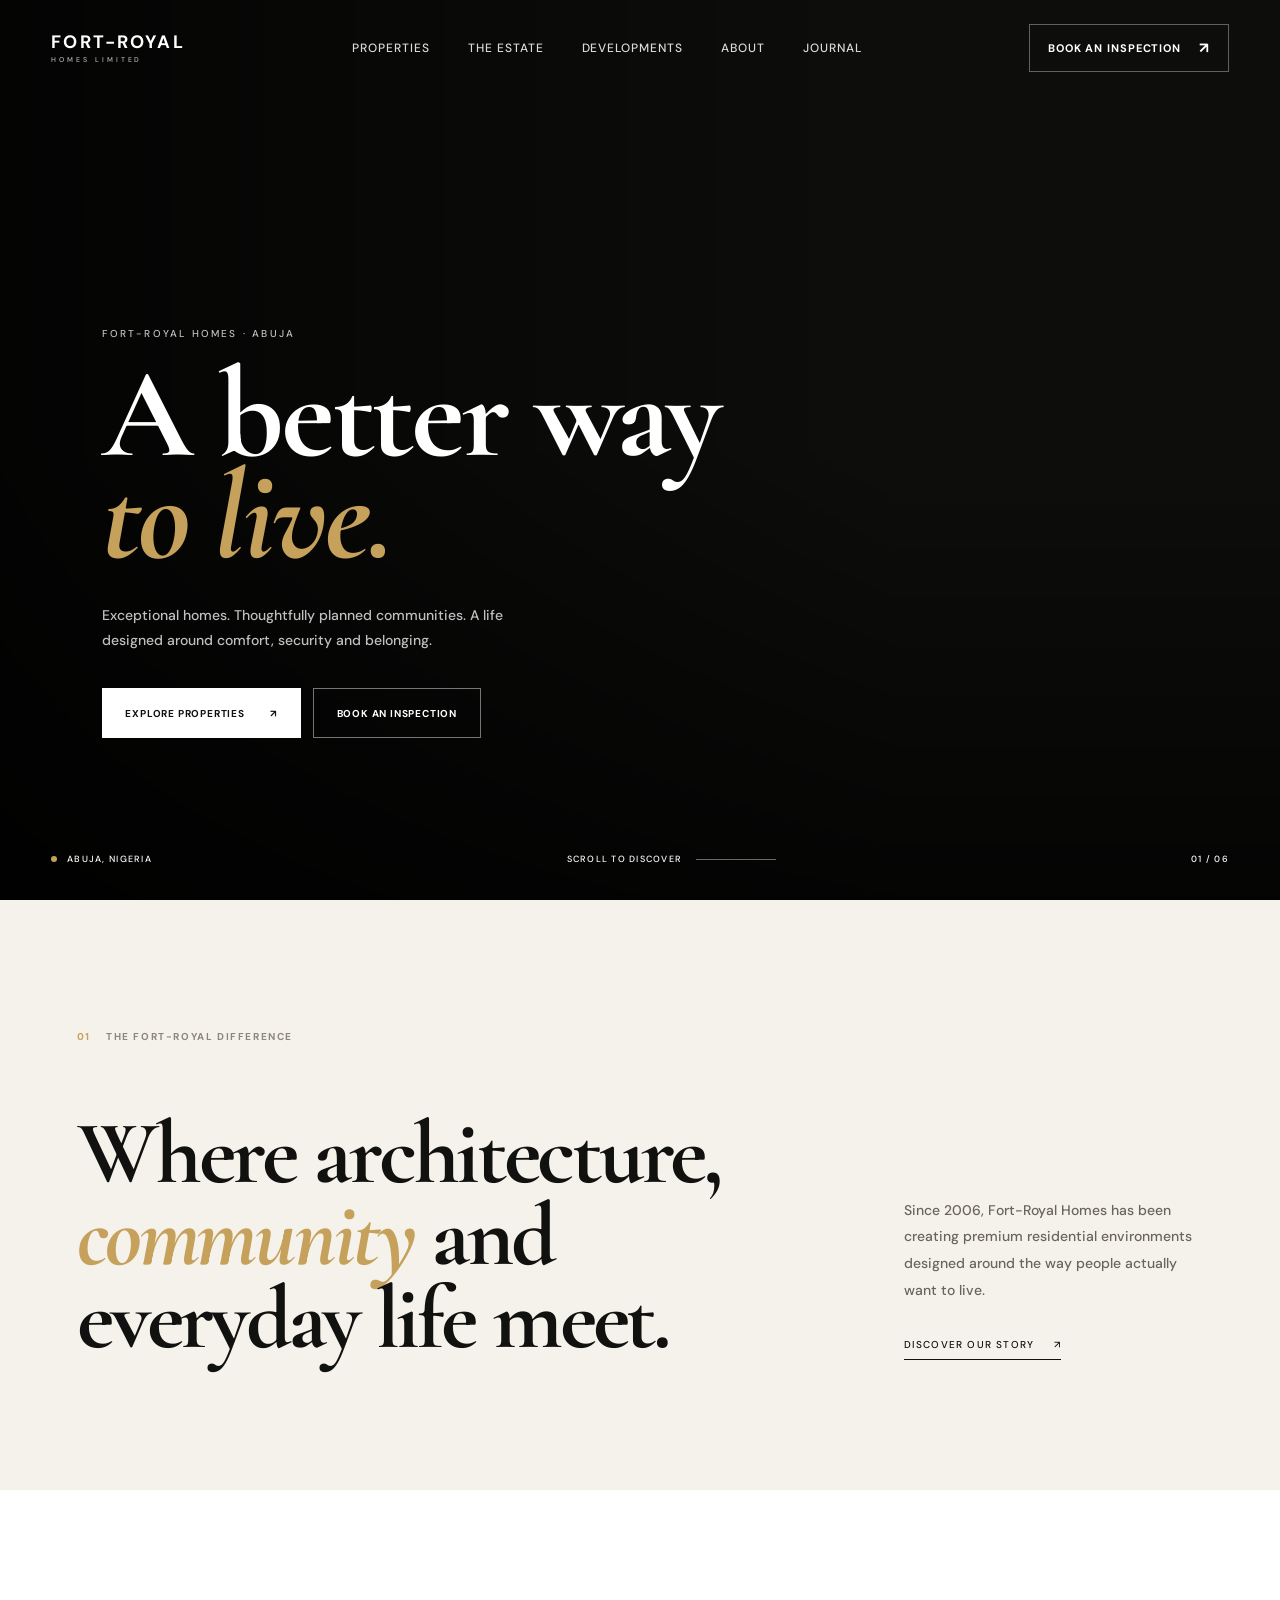
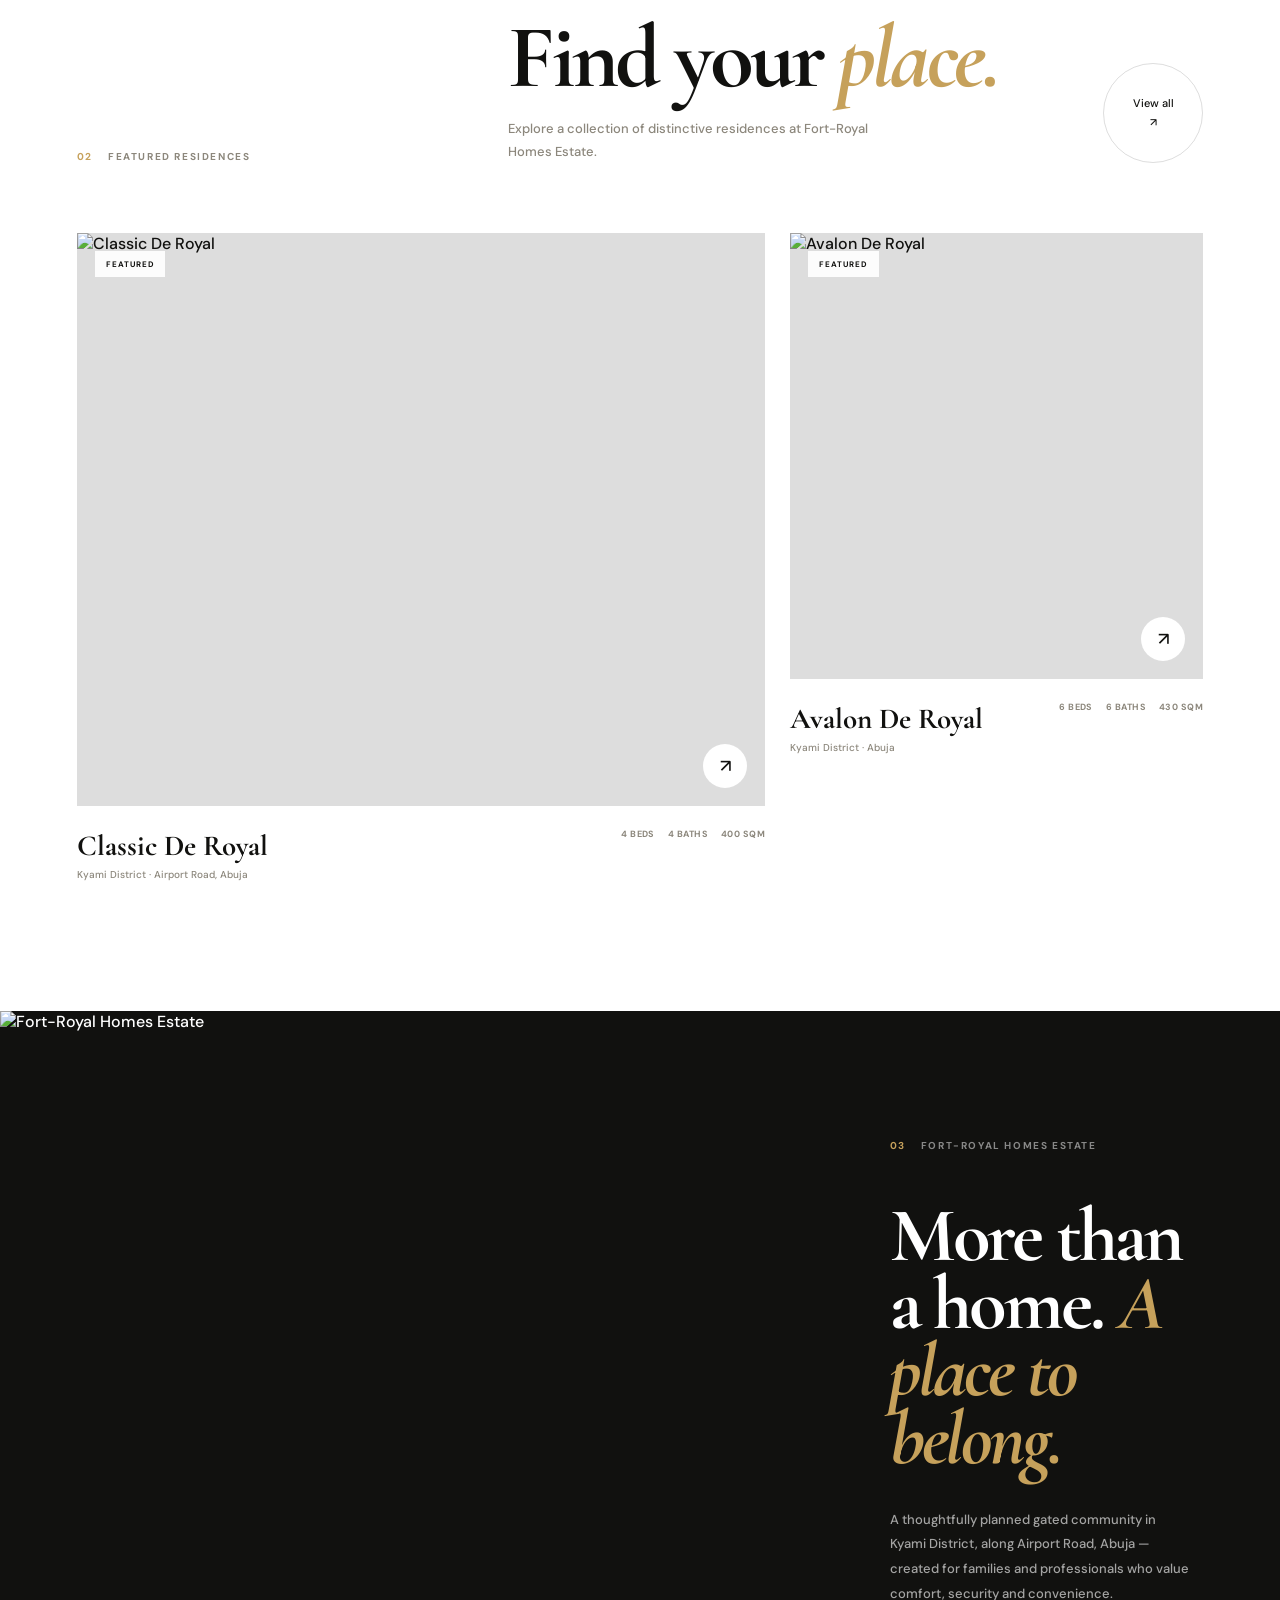
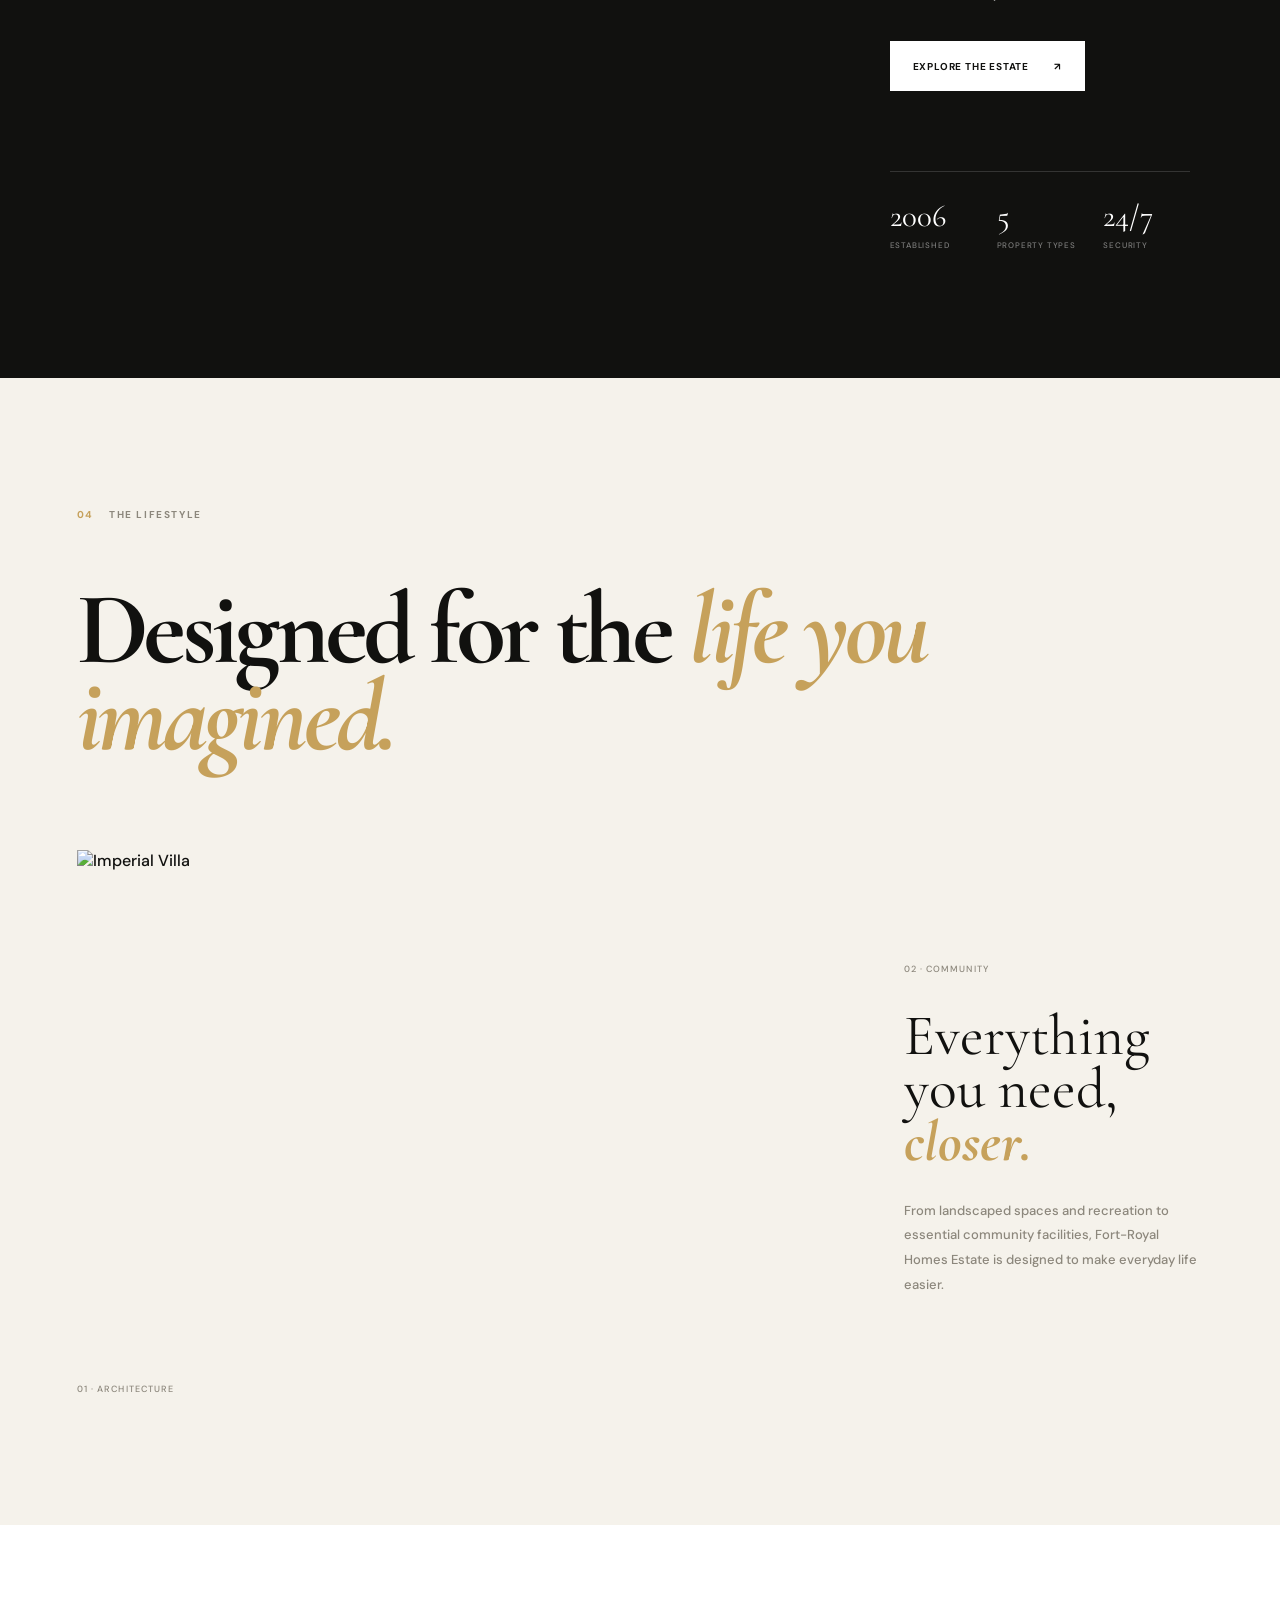
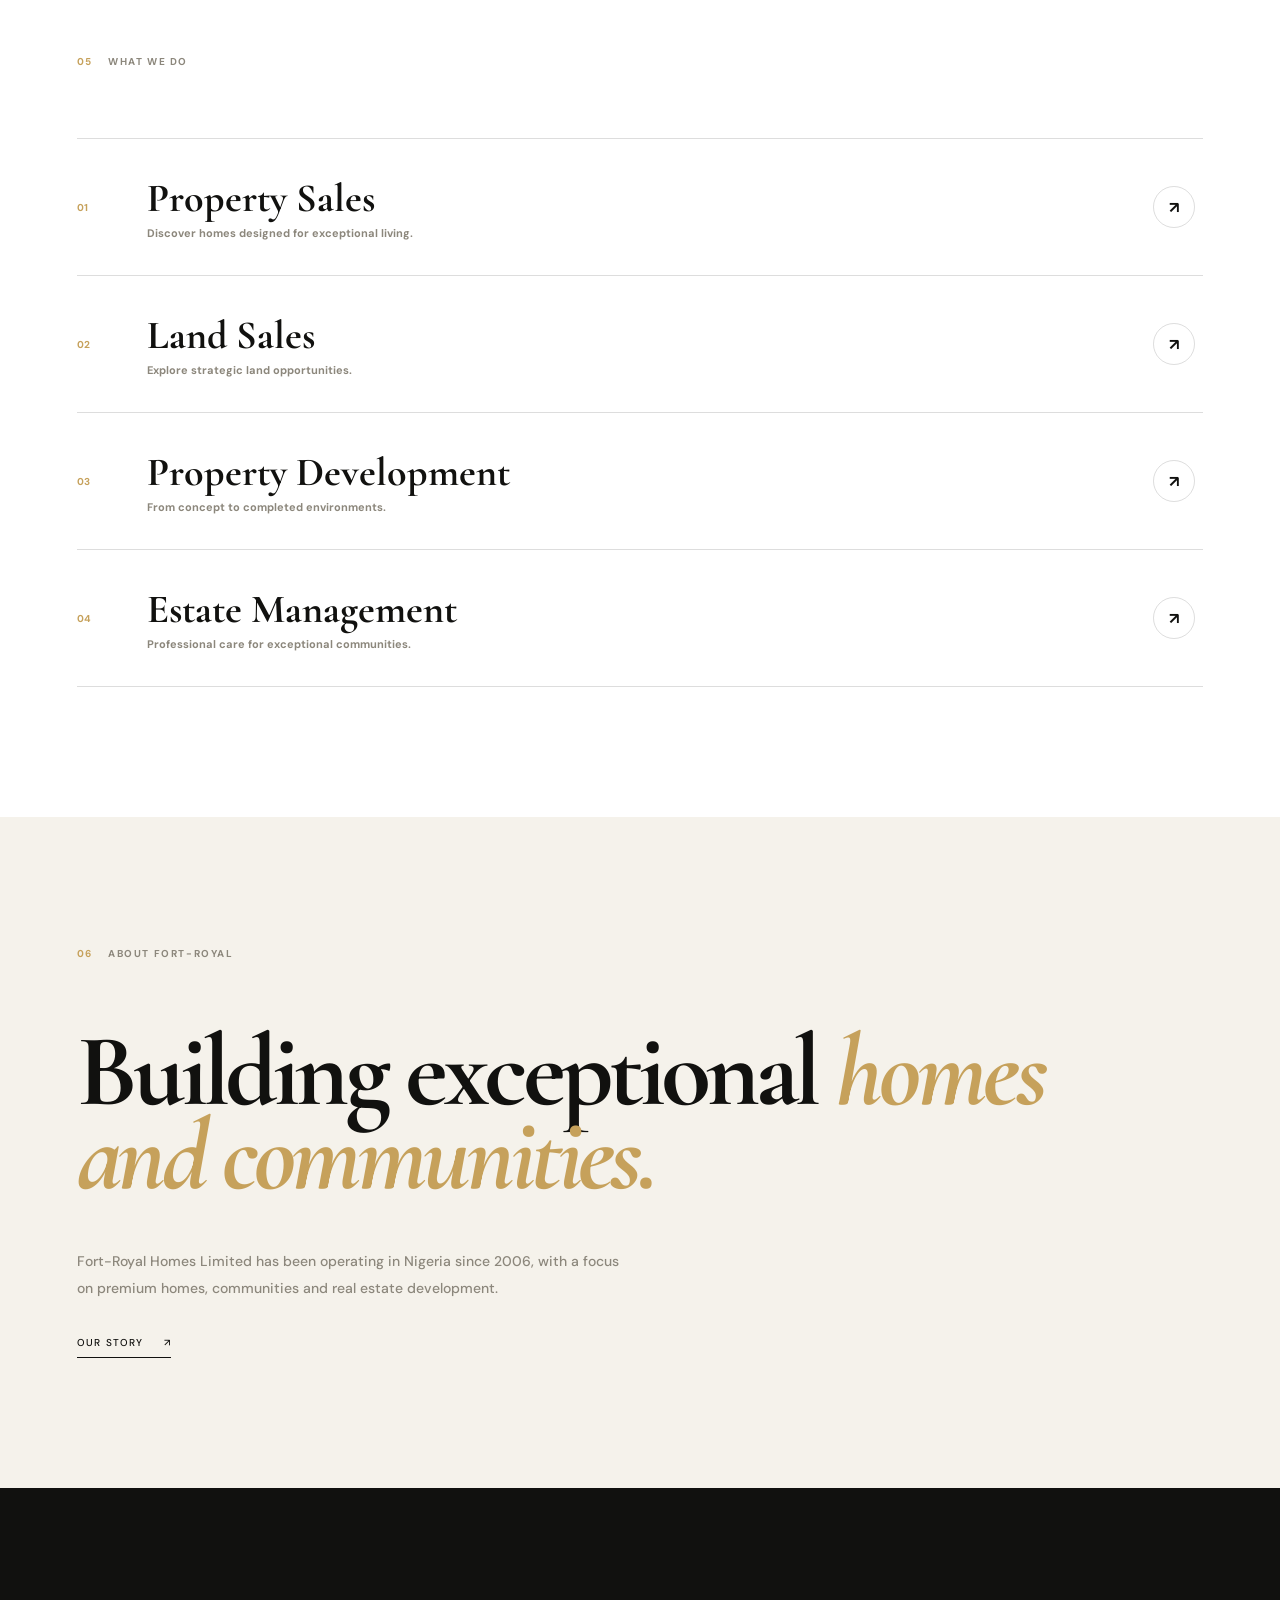
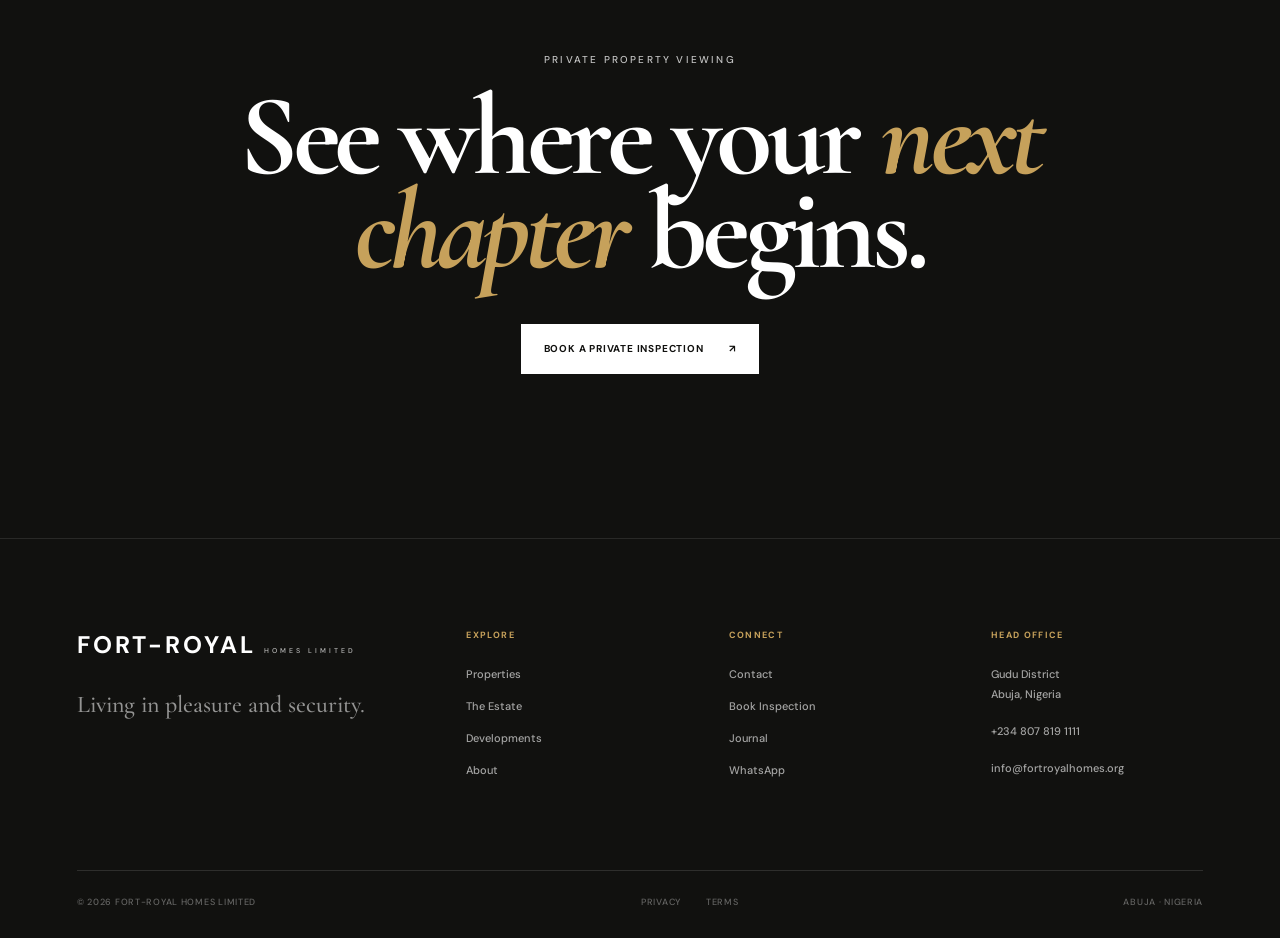
==== commit 44411259: "Update index.html" ====
--- a/index.html
+++ b/index.html
@@ -1,679 +1,794 @@
-<!DOCTYPE html>
-<html lang="en">
+<!DOCTYPE html><html lang="en">
 <head>
     <meta charset="UTF-8">
-    <meta name="viewport" content="width=device-width, initial-scale=1.0">
-
-    <title>Fort-Royal Homes | Luxury Real Estate in Abuja</title>
-
-    <meta
-        name="description"
-        content="Discover exceptional homes and communities by Fort-Royal Homes in Abuja, Nigeria."
+    <meta name="viewport" content="width=device-width, initial-scale=1.0"><title>Fort-Royal Homes | Luxury Real Estate in Abuja</title>
+
+<meta
+    name="description"
+    content="Discover exceptional homes and communities by Fort-Royal Homes in Abuja, Nigeria."
+>
+
+<link rel="preconnect" href="https://fonts.googleapis.com">
+<link rel="preconnect" href="https://fonts.gstatic.com" crossorigin>
+
+<link
+    href="https://fonts.googleapis.com/css2?family=Cormorant+Garamond:wght@400;500;600;700&family=DM+Sans:wght@400;500;600;700&display=swap"
+    rel="stylesheet"
+>
+
+<link rel="stylesheet" href="css/style.css">
+
+<!--
+    FORT-ROYAL VISUAL ENHANCEMENT
+    Keeps the existing design intact while making the interface
+    stronger, bolder and more solid.
+-->
+<style>
+    /* Stronger overall typography */
+    body {
+        font-weight: 500;
+    }
+
+    h1,
+    h2,
+    h3,
+    .brand-main,
+    .button,
+    .nav-cta,
+    .section-label,
+    .property-status,
+    .property-meta,
+    .service-item,
+    .footer-column > span {
+        font-weight: 700;
+    }
+
+    /* Stronger hero heading */
+    .hero h1 {
+        font-weight: 700;
+        letter-spacing: -0.025em;
+    }
+
+    .hero h1 em,
+    .section-heading h2 em,
+    .intro-content h2 em,
+    .estate-content h2 em,
+    .lifestyle-heading h2 em,
+    .lifestyle-copy h3 em,
+    .about-content h2 em,
+    .inspection-inner h2 em {
+        font-weight: 700;
+    }
+
+    /* Stronger buttons */
+    .button,
+    .nav-cta {
+        font-weight: 700;
+        letter-spacing: 0.08em;
+    }
+
+    /* Stronger property cards */
+    .property-card {
+        border-radius: 2px;
+    }
+
+    .property-card h3 {
+        font-weight: 700;
+    }
+
+    .property-info p {
+        font-weight: 500;
+    }
+
+    .property-meta span {
+        font-weight: 700;
+    }
+
+    .property-status {
+        font-weight: 700;
+    }
+
+    /* Make section headings more commanding */
+    .section-heading h2,
+    .intro-content h2,
+    .estate-content h2,
+    .lifestyle-heading h2,
+    .about-content h2,
+    .inspection-inner h2 {
+        font-weight: 700;
+    }
+
+    /* Stronger service rows */
+    .service-item h3 {
+        font-weight: 700;
+    }
+
+    .service-item strong {
+        font-weight: 700;
+    }
+
+    /* Stronger footer brand */
+    .footer-brand .brand-main {
+        font-weight: 700;
+    }
+
+    /*
+        External images:
+        no-referrer helps when an external image server behaves
+        differently when the image is embedded inside another website.
+    */
+    .property-image img,
+    .estate-image img,
+    .lifestyle-image img {
+        display: block;
+        width: 100%;
+        height: 100%;
+        object-fit: cover;
+    }
+</style>
+
+</head><body><!-- PAGE LOADER -->
+<div class="page-loader" id="pageLoader">
+    <div class="loader-mark">FR</div>
+</div>
+
+
+<!-- HEADER -->
+<header class="site-header" id="siteHeader">
+
+    <a href="index.html" class="brand">
+        <span class="brand-main">FORT-ROYAL</span>
+        <span class="brand-sub">HOMES LIMITED</span>
+    </a>
+
+    <nav class="desktop-nav">
+        <a href="#properties">Properties</a>
+        <a href="#estate">The Estate</a>
+        <a href="#developments">Developments</a>
+        <a href="#about">About</a>
+        <a href="#journal">Journal</a>
+    </nav>
+
+    <a href="#inspection" class="nav-cta">
+        <span>Book an Inspection</span>
+        <span class="arrow">↗</span>
+    </a>
+
+    <!-- MOBILE MENU BUTTON -->
+    <button
+        class="menu-toggle"
+        id="menuToggle"
+        type="button"
+        aria-label="Open navigation menu"
+        aria-expanded="false"
     >
-
-    <link rel="preconnect" href="https://fonts.googleapis.com">
-    <link rel="preconnect" href="https://fonts.gstatic.com" crossorigin>
-
-    <link
-        href="https://fonts.googleapis.com/css2?family=Cormorant+Garamond:wght@400;500;600;700&family=DM+Sans:wght@400;500;600;700&display=swap"
-        rel="stylesheet"
-    >
-
-    <link rel="stylesheet" href="css/style.css">
-</head>
-
-<body>
-
-    <!-- PAGE LOADER -->
-    <div class="page-loader" id="pageLoader">
-        <div class="loader-mark">FR</div>
+        <span></span>
+        <span></span>
+    </button>
+
+</header>
+
+
+<!-- MOBILE MENU -->
+<div class="mobile-menu" id="mobileMenu">
+
+    <div class="mobile-menu-inner">
+
+        <div class="mobile-menu-top">
+
+            <span>MENU</span>
+
+            <button
+                id="menuClose"
+                type="button"
+                aria-label="Close navigation menu"
+            >
+                ×
+            </button>
+
+        </div>
+
+        <nav>
+
+            <a href="#properties">
+                <span>01</span>
+                Properties
+            </a>
+
+            <a href="#estate">
+                <span>02</span>
+                The Estate
+            </a>
+
+            <a href="#developments">
+                <span>03</span>
+                Developments
+            </a>
+
+            <a href="#about">
+                <span>04</span>
+                About
+            </a>
+
+            <a href="#journal">
+                <span>05</span>
+                Journal
+            </a>
+
+        </nav>
+
+        <a
+            href="#inspection"
+            class="mobile-menu-cta"
+        >
+            <span>Book a Private Inspection</span>
+            <span>↗</span>
+        </a>
+
     </div>
 
-
-    <!-- HEADER -->
-    <header class="site-header" id="siteHeader">
-
-        <a href="index.html" class="brand">
-            <span class="brand-main">FORT-ROYAL</span>
-            <span class="brand-sub">HOMES LIMITED</span>
-        </a>
-
-        <nav class="desktop-nav">
-            <a href="#properties">Properties</a>
-            <a href="#estate">The Estate</a>
-            <a href="#developments">Developments</a>
-            <a href="#about">About</a>
-            <a href="#journal">Journal</a>
-        </nav>
-
-        <a href="#inspection" class="nav-cta">
-            <span>Book an Inspection</span>
-            <span class="arrow">↗</span>
-        </a>
-
-        <!-- MOBILE MENU BUTTON -->
-        <button
-            class="menu-toggle"
-            id="menuToggle"
-            type="button"
-            aria-label="Open navigation menu"
-            aria-expanded="false"
-        >
-            <span></span>
-            <span></span>
-        </button>
-
-    </header>
-
-
-    <!-- MOBILE MENU -->
-    <div class="mobile-menu" id="mobileMenu">
-
-        <div class="mobile-menu-inner">
-
-            <div class="mobile-menu-top">
-
-                <span>MENU</span>
-
-                <button
-                    id="menuClose"
-                    type="button"
-                    aria-label="Close navigation menu"
-                >
-                    ×
-                </button>
-
-            </div>
-
-            <nav>
-
-                <a href="#properties">
-                    <span>01</span>
-                    Properties
+</div>
+
+
+<main>
+
+    <!-- HERO -->
+    <section class="hero">
+
+        <div class="hero-image"></div>
+
+        <div class="hero-overlay"></div>
+
+        <div class="hero-content">
+
+            <p class="eyebrow">
+                FORT-ROYAL HOMES · ABUJA
+            </p>
+
+            <h1>
+                A better way<br>
+                <em>to live.</em>
+            </h1>
+
+            <p class="hero-description">
+                Exceptional homes. Thoughtfully planned communities.
+                A life designed around comfort, security and belonging.
+            </p>
+
+            <div class="hero-actions">
+
+                <a href="#properties" class="button button-light">
+                    Explore Properties
+                    <span>↗</span>
                 </a>
 
-                <a href="#estate">
-                    <span>02</span>
-                    The Estate
+                <a href="#inspection" class="button button-outline">
+                    Book an Inspection
                 </a>
 
-                <a href="#developments">
-                    <span>03</span>
-                    Developments
+            </div>
+
+        </div>
+
+        <div class="hero-bottom">
+
+            <div class="hero-location">
+                <span class="location-dot"></span>
+                Abuja, Nigeria
+            </div>
+
+            <div class="scroll-indicator">
+                <span>Scroll to discover</span>
+                <span class="scroll-line"></span>
+            </div>
+
+            <div class="hero-number">
+                01 / 06
+            </div>
+
+        </div>
+
+    </section>
+
+
+    <!-- INTRO -->
+    <section class="intro section-padding">
+
+        <div class="section-label">
+            <span>01</span>
+            The Fort-Royal Difference
+        </div>
+
+        <div class="intro-content">
+
+            <h2>
+                Where architecture,
+                <em>community</em> and
+                everyday life meet.
+            </h2>
+
+            <div class="intro-text">
+
+                <p>
+                    Since 2006, Fort-Royal Homes has been creating
+                    premium residential environments designed around
+                    the way people actually want to live.
+                </p>
+
+                <a href="#about" class="text-link">
+                    Discover our story
+                    <span>↗</span>
                 </a>
 
-                <a href="#about">
-                    <span>04</span>
-                    About
+            </div>
+
+        </div>
+
+    </section>
+
+
+    <!-- PROPERTIES -->
+    <section class="properties section-padding" id="properties">
+
+        <div class="section-heading">
+
+            <div class="section-label">
+                <span>02</span>
+                Featured Residences
+            </div>
+
+            <div>
+                <h2>
+                    Find your
+                    <em>place.</em>
+                </h2>
+
+                <p>
+                    Explore a collection of distinctive residences
+                    at Fort-Royal Homes Estate.
+                </p>
+            </div>
+
+            <a href="properties.html" class="round-link">
+                <span>View all</span>
+                ↗
+            </a>
+
+        </div>
+
+
+        <div class="property-grid">
+
+            <article class="property-card property-large">
+
+                <a href="property.html">
+
+                    <div class="property-image">
+
+                        <img
+                            src="https://fortroyalhomes.org/wp-content/uploads/2025/05/CLASSIC-DE-ROYAL-768x768.png"
+                            alt="Classic De Royal"
+                            referrerpolicy="no-referrer"
+                            loading="eager"
+                            decoding="async"
+                        >
+
+                        <span class="property-status">
+                            Featured
+                        </span>
+
+                        <span class="property-arrow">
+                            ↗
+                        </span>
+
+                    </div>
+
+                    <div class="property-info">
+
+                        <div>
+                            <h3>Classic De Royal</h3>
+
+                            <p>
+                                Kyami District · Airport Road, Abuja
+                            </p>
+                        </div>
+
+                        <div class="property-meta">
+                            <span>4 Beds</span>
+                            <span>4 Baths</span>
+                            <span>400 sqm</span>
+                        </div>
+
+                    </div>
+
                 </a>
 
-                <a href="#journal">
-                    <span>05</span>
-                    Journal
+            </article>
+
+
+            <article class="property-card">
+
+                <a href="property.html">
+
+                    <div class="property-image">
+
+                        <img
+                            src="https://fortroyalhomes.org/wp-content/uploads/2025/05/AVALON-DE-ROYAL-768x768.png"
+                            alt="Avalon De Royal"
+                            referrerpolicy="no-referrer"
+                            loading="eager"
+                            decoding="async"
+                        >
+
+                        <span class="property-status">
+                            Featured
+                        </span>
+
+                        <span class="property-arrow">
+                            ↗
+                        </span>
+
+                    </div>
+
+                    <div class="property-info">
+
+                        <div>
+                            <h3>Avalon De Royal</h3>
+
+                            <p>
+                                Kyami District · Abuja
+                            </p>
+                        </div>
+
+                        <div class="property-meta">
+                            <span>6 Beds</span>
+                            <span>6 Baths</span>
+                            <span>430 sqm</span>
+                        </div>
+
+                    </div>
+
                 </a>
 
-            </nav>
-
-            <a
-                href="#inspection"
-                class="mobile-menu-cta"
+            </article>
+
+        </div>
+
+    </section>
+
+
+    <!-- ESTATE -->
+    <section class="estate" id="estate">
+
+        <div class="estate-image">
+
+            <img
+                src="https://fortroyalhomes.org/wp-content/uploads/revslider/video-media/FORT-ROYAL-AD-010_7.jpeg"
+                alt="Fort-Royal Homes Estate"
+                referrerpolicy="no-referrer"
+                loading="lazy"
+                decoding="async"
             >
-                <span>Book a Private Inspection</span>
+
+        </div>
+
+        <div class="estate-content">
+
+            <div class="section-label light">
+                <span>03</span>
+                Fort-Royal Homes Estate
+            </div>
+
+            <h2>
+                More than a home.
+                <em>A place to belong.</em>
+            </h2>
+
+            <p>
+                A thoughtfully planned gated community in Kyami District,
+                along Airport Road, Abuja — created for families and
+                professionals who value comfort, security and convenience.
+            </p>
+
+            <a href="estate.html" class="button button-light">
+                Explore the Estate
                 <span>↗</span>
             </a>
 
-        </div>
-
-    </div>
-
-
-    <main>
-
-        <!-- HERO -->
-        <section class="hero">
-
-            <div class="hero-image"></div>
-
-            <div class="hero-overlay"></div>
-
-            <div class="hero-content">
-
-                <p class="eyebrow">
-                    FORT-ROYAL HOMES · ABUJA
+            <div class="estate-stats">
+
+                <div>
+                    <strong>2006</strong>
+                    <span>Established</span>
+                </div>
+
+                <div>
+                    <strong>5</strong>
+                    <span>Property Types</span>
+                </div>
+
+                <div>
+                    <strong>24/7</strong>
+                    <span>Security</span>
+                </div>
+
+            </div>
+
+        </div>
+
+    </section>
+
+
+    <!-- LIFESTYLE -->
+    <section class="lifestyle section-padding">
+
+        <div class="section-label">
+            <span>04</span>
+            The Lifestyle
+        </div>
+
+        <div class="lifestyle-heading">
+
+            <h2>
+                Designed for the
+                <em>life you imagined.</em>
+            </h2>
+
+        </div>
+
+        <div class="lifestyle-grid">
+
+            <div class="lifestyle-item lifestyle-main">
+
+                <div class="lifestyle-image">
+
+                    <img
+                        src="https://fortroyalhomes.org/wp-content/uploads/2025/05/IMPERIAL-VILLA.png"
+                        alt="Imperial Villa"
+                        referrerpolicy="no-referrer"
+                        loading="lazy"
+                        decoding="async"
+                    >
+
+                </div>
+
+                <span>01 · Architecture</span>
+
+            </div>
+
+            <div class="lifestyle-copy">
+
+                <span>02 · Community</span>
+
+                <h3>
+                    Everything you need,
+                    <em>closer.</em>
+                </h3>
+
+                <p>
+                    From landscaped spaces and recreation to essential
+                    community facilities, Fort-Royal Homes Estate is
+                    designed to make everyday life easier.
                 </p>
 
-                <h1>
-                    A better way<br>
-                    <em>to live.</em>
-                </h1>
-
-                <p class="hero-description">
-                    Exceptional homes. Thoughtfully planned communities.
-                    A life designed around comfort, security and belonging.
-                </p>
-
-                <div class="hero-actions">
-
-                    <a href="#properties" class="button button-light">
-                        Explore Properties
-                        <span>↗</span>
-                    </a>
-
-                    <a href="#inspection" class="button button-outline">
-                        Book an Inspection
-                    </a>
-
-                </div>
-
-            </div>
-
-            <div class="hero-bottom">
-
-                <div class="hero-location">
-                    <span class="location-dot"></span>
-                    Abuja, Nigeria
-                </div>
-
-                <div class="scroll-indicator">
-                    <span>Scroll to discover</span>
-                    <span class="scroll-line"></span>
-                </div>
-
-                <div class="hero-number">
-                    01 / 06
-                </div>
-
-            </div>
-
-        </section>
-
-
-        <!-- INTRO -->
-        <section class="intro section-padding">
-
-            <div class="section-label">
+            </div>
+
+        </div>
+
+    </section>
+
+
+    <!-- SERVICES -->
+    <section class="services section-padding" id="developments">
+
+        <div class="section-label">
+            <span>05</span>
+            What We Do
+        </div>
+
+        <div class="services-grid">
+
+            <a href="services.html" class="service-item">
                 <span>01</span>
-                The Fort-Royal Difference
-            </div>
-
-            <div class="intro-content">
-
-                <h2>
-                    Where architecture,
-                    <em>community</em> and
-                    everyday life meet.
-                </h2>
-
-                <div class="intro-text">
-
+
+                <div>
+                    <h3>Property Sales</h3>
                     <p>
-                        Since 2006, Fort-Royal Homes has been creating
-                        premium residential environments designed around
-                        the way people actually want to live.
-                    </p>
-
-                    <a href="#about" class="text-link">
-                        Discover our story
-                        <span>↗</span>
-                    </a>
-
-                </div>
-
-            </div>
-
-        </section>
-
-
-        <!-- PROPERTIES -->
-        <section class="properties section-padding" id="properties">
-
-            <div class="section-heading">
-
-                <div class="section-label">
-                    <span>02</span>
-                    Featured Residences
-                </div>
-
-                <div>
-                    <h2>
-                        Find your
-                        <em>place.</em>
-                    </h2>
-
-                    <p>
-                        Explore a collection of distinctive residences
-                        at Fort-Royal Homes Estate.
+                        Discover homes designed for exceptional living.
                     </p>
                 </div>
 
-                <a href="properties.html" class="round-link">
-                    <span>View all</span>
-                    ↗
-                </a>
-
-            </div>
-
-
-            <div class="property-grid">
-
-                <article class="property-card property-large">
-
-                    <a href="property.html">
-
-                        <div class="property-image">
-
-                            <img
-                                src="https://fortroyalhomes.org/wp-content/uploads/2025/05/CLASSIC-DE-ROYAL-768x768.png"
-                                alt="Classic De Royal"
-                            >
-
-                            <span class="property-status">
-                                Featured
-                            </span>
-
-                            <span class="property-arrow">
-                                ↗
-                            </span>
-
-                        </div>
-
-                        <div class="property-info">
-
-                            <div>
-                                <h3>Classic De Royal</h3>
-
-                                <p>
-                                    Kyami District · Airport Road, Abuja
-                                </p>
-                            </div>
-
-                            <div class="property-meta">
-                                <span>4 Beds</span>
-                                <span>4 Baths</span>
-                                <span>400 sqm</span>
-                            </div>
-
-                        </div>
-
-                    </a>
-
-                </article>
-
-
-                <article class="property-card">
-
-                    <a href="property.html">
-
-                        <div class="property-image">
-
-                            <img
-                                src="https://fortroyalhomes.org/wp-content/uploads/2025/05/AVALON-DE-ROYAL-768x768.png"
-                                alt="Avalon De Royal"
-                            >
-
-                            <span class="property-status">
-                                Featured
-                            </span>
-
-                            <span class="property-arrow">
-                                ↗
-                            </span>
-
-                        </div>
-
-                        <div class="property-info">
-
-                            <div>
-                                <h3>Avalon De Royal</h3>
-
-                                <p>
-                                    Kyami District · Abuja
-                                </p>
-                            </div>
-
-                            <div class="property-meta">
-                                <span>6 Beds</span>
-                                <span>6 Baths</span>
-                                <span>430 sqm</span>
-                            </div>
-
-                        </div>
-
-                    </a>
-
-                </article>
-
-            </div>
-
-        </section>
-
-
-        <!-- ESTATE -->
-        <section class="estate" id="estate">
-
-            <div class="estate-image">
-
-                <img
-                    src="https://fortroyalhomes.org/wp-content/uploads/revslider/video-media/FORT-ROYAL-AD-010_7.jpeg"
-                    alt="Fort-Royal Homes Estate"
-                >
-
-            </div>
-
-            <div class="estate-content">
-
-                <div class="section-label light">
-                    <span>03</span>
-                    Fort-Royal Homes Estate
+                <strong>↗</strong>
+            </a>
+
+            <a href="services.html" class="service-item">
+                <span>02</span>
+
+                <div>
+                    <h3>Land Sales</h3>
+                    <p>
+                        Explore strategic land opportunities.
+                    </p>
                 </div>
 
-                <h2>
-                    More than a home.
-                    <em>A place to belong.</em>
-                </h2>
-
-                <p>
-                    A thoughtfully planned gated community in Kyami District,
-                    along Airport Road, Abuja — created for families and
-                    professionals who value comfort, security and convenience.
-                </p>
-
-                <a href="estate.html" class="button button-light">
-                    Explore the Estate
-                    <span>↗</span>
-                </a>
-
-                <div class="estate-stats">
-
-                    <div>
-                        <strong>2006</strong>
-                        <span>Established</span>
-                    </div>
-
-                    <div>
-                        <strong>5</strong>
-                        <span>Property Types</span>
-                    </div>
-
-                    <div>
-                        <strong>24/7</strong>
-                        <span>Security</span>
-                    </div>
-
+                <strong>↗</strong>
+            </a>
+
+            <a href="services.html" class="service-item">
+                <span>03</span>
+
+                <div>
+                    <h3>Property Development</h3>
+                    <p>
+                        From concept to completed environments.
+                    </p>
                 </div>
 
-            </div>
-
-        </section>
-
-
-        <!-- LIFESTYLE -->
-        <section class="lifestyle section-padding">
-
-            <div class="section-label">
+                <strong>↗</strong>
+            </a>
+
+            <a href="services.html" class="service-item">
                 <span>04</span>
-                The Lifestyle
-            </div>
-
-            <div class="lifestyle-heading">
-
-                <h2>
-                    Designed for the
-                    <em>life you imagined.</em>
-                </h2>
-
-            </div>
-
-            <div class="lifestyle-grid">
-
-                <div class="lifestyle-item lifestyle-main">
-
-                    <div class="lifestyle-image">
-
-                        <img
-                            src="https://fortroyalhomes.org/wp-content/uploads/2025/05/IMPERIAL-VILLA.png"
-                            alt="Imperial Villa"
-                        >
-
-                    </div>
-
-                    <span>01 · Architecture</span>
-
+
+                <div>
+                    <h3>Estate Management</h3>
+                    <p>
+                        Professional care for exceptional communities.
+                    </p>
                 </div>
 
-                <div class="lifestyle-copy">
-
-                    <span>02 · Community</span>
-
-                    <h3>
-                        Everything you need,
-                        <em>closer.</em>
-                    </h3>
-
-                    <p>
-                        From landscaped spaces and recreation to essential
-                        community facilities, Fort-Royal Homes Estate is
-                        designed to make everyday life easier.
-                    </p>
-
-                </div>
-
-            </div>
-
-        </section>
-
-
-        <!-- SERVICES -->
-        <section class="services section-padding" id="developments">
-
-            <div class="section-label">
-                <span>05</span>
-                What We Do
-            </div>
-
-            <div class="services-grid">
-
-                <a href="services.html" class="service-item">
-                    <span>01</span>
-
-                    <div>
-                        <h3>Property Sales</h3>
-                        <p>
-                            Discover homes designed for exceptional living.
-                        </p>
-                    </div>
-
-                    <strong>↗</strong>
-                </a>
-
-                <a href="services.html" class="service-item">
-                    <span>02</span>
-
-                    <div>
-                        <h3>Land Sales</h3>
-                        <p>
-                            Explore strategic land opportunities.
-                        </p>
-                    </div>
-
-                    <strong>↗</strong>
-                </a>
-
-                <a href="services.html" class="service-item">
-                    <span>03</span>
-
-                    <div>
-                        <h3>Property Development</h3>
-                        <p>
-                            From concept to completed environments.
-                        </p>
-                    </div>
-
-                    <strong>↗</strong>
-                </a>
-
-                <a href="services.html" class="service-item">
-                    <span>04</span>
-
-                    <div>
-                        <h3>Estate Management</h3>
-                        <p>
-                            Professional care for exceptional communities.
-                        </p>
-                    </div>
-
-                    <strong>↗</strong>
-                </a>
-
-            </div>
-
-        </section>
-
-
-        <!-- ABOUT -->
-        <section class="about section-padding" id="about">
-
-            <div class="section-label">
-                <span>06</span>
-                About Fort-Royal
-            </div>
-
-            <div class="about-content">
-
-                <h2>
-                    Building exceptional
-                    <em>homes and communities.</em>
-                </h2>
-
-                <p>
-                    Fort-Royal Homes Limited has been operating in Nigeria
-                    since 2006, with a focus on premium homes, communities
-                    and real estate development.
-                </p>
-
-                <a href="about.html" class="text-link">
-                    Our story
-                    <span>↗</span>
-                </a>
-
-            </div>
-
-        </section>
-
-
-        <!-- INSPECTION -->
-        <section class="inspection" id="inspection">
-
-            <div class="inspection-inner">
-
-                <p class="eyebrow">
-                    PRIVATE PROPERTY VIEWING
-                </p>
-
-                <h2>
-                    See where your
-                    <em>next chapter</em>
-                    begins.
-                </h2>
-
-                <a href="inspection.html" class="button button-light">
-                    Book a Private Inspection
-                    <span>↗</span>
-                </a>
-
-            </div>
-
-        </section>
-
-    </main>
-
-
-    <!-- FOOTER -->
-    <footer class="footer" id="journal">
-
-        <div class="footer-top">
-
-            <div class="footer-brand">
-
-                <span class="brand-main">
-                    FORT-ROYAL
-                </span>
-
-                <span class="brand-sub">
-                    HOMES LIMITED
-                </span>
-
-                <p>
-                    Living in pleasure and security.
-                </p>
-
-            </div>
-
-            <div class="footer-column">
-
-                <span>Explore</span>
-
-                <a href="properties.html">Properties</a>
-                <a href="estate.html">The Estate</a>
-                <a href="developments.html">Developments</a>
-                <a href="about.html">About</a>
-
-            </div>
-
-            <div class="footer-column">
-
-                <span>Connect</span>
-
-                <a href="contact.html">Contact</a>
-                <a href="inspection.html">Book Inspection</a>
-                <a href="journal.html">Journal</a>
-                <a href="#">WhatsApp</a>
-
-            </div>
-
-            <div class="footer-column footer-contact">
-
-                <span>Head Office</span>
-
-                <p>
-                    Gudu District<br>
-                    Abuja, Nigeria
-                </p>
-
-                <a href="tel:+2348078191111">
-                    +234 807 819 1111
-                </a>
-
-                <a href="mailto:info@fortroyalhomes.org">
-                    info@fortroyalhomes.org
-                </a>
-
-            </div>
-
-        </div>
-
-
-        <div class="footer-bottom">
-
-            <span>
-                © 2026 Fort-Royal Homes Limited
+                <strong>↗</strong>
+            </a>
+
+        </div>
+
+    </section>
+
+
+    <!-- ABOUT -->
+    <section class="about section-padding" id="about">
+
+        <div class="section-label">
+            <span>06</span>
+            About Fort-Royal
+        </div>
+
+        <div class="about-content">
+
+            <h2>
+                Building exceptional
+                <em>homes and communities.</em>
+            </h2>
+
+            <p>
+                Fort-Royal Homes Limited has been operating in Nigeria
+                since 2006, with a focus on premium homes, communities
+                and real estate development.
+            </p>
+
+            <a href="about.html" class="text-link">
+                Our story
+                <span>↗</span>
+            </a>
+
+        </div>
+
+    </section>
+
+
+    <!-- INSPECTION -->
+    <section class="inspection" id="inspection">
+
+        <div class="inspection-inner">
+
+            <p class="eyebrow">
+                PRIVATE PROPERTY VIEWING
+            </p>
+
+            <h2>
+                See where your
+                <em>next chapter</em>
+                begins.
+            </h2>
+
+            <a href="inspection.html" class="button button-light">
+                Book a Private Inspection
+                <span>↗</span>
+            </a>
+
+        </div>
+
+    </section>
+
+</main>
+
+
+<!-- FOOTER -->
+<footer class="footer" id="journal">
+
+    <div class="footer-top">
+
+        <div class="footer-brand">
+
+            <span class="brand-main">
+                FORT-ROYAL
             </span>
 
-            <div>
-                <a href="privacy.html">Privacy</a>
-                <a href="terms.html">Terms</a>
-            </div>
-
-            <span>
-                Abuja · Nigeria
+            <span class="brand-sub">
+                HOMES LIMITED
             </span>
 
-        </div>
-
-    </footer>
-
-
-    <script src="js/main.js"></script>
+            <p>
+                Living in pleasure and security.
+            </p>
+
+        </div>
+
+        <div class="footer-column">
+
+            <span>Explore</span>
+
+            <a href="properties.html">Properties</a>
+            <a href="estate.html">The Estate</a>
+            <a href="developments.html">Developments</a>
+            <a href="about.html">About</a>
+
+        </div>
+
+        <div class="footer-column">
+
+            <span>Connect</span>
+
+            <a href="contact.html">Contact</a>
+            <a href="inspection.html">Book Inspection</a>
+            <a href="journal.html">Journal</a>
+            <a href="#">WhatsApp</a>
+
+        </div>
+
+        <div class="footer-column footer-contact">
+
+            <span>Head Office</span>
+
+            <p>
+                Gudu District<br>
+                Abuja, Nigeria
+            </p>
+
+            <a href="tel:+2348078191111">
+                +234 807 819 1111
+            </a>
+
+            <a href="mailto:info@fortroyalhomes.org">
+                info@fortroyalhomes.org
+            </a>
+
+        </div>
+
+    </div>
+
+
+    <div class="footer-bottom">
+
+        <span>
+            © 2026 Fort-Royal Homes Limited
+        </span>
+
+        <div>
+            <a href="privacy.html">Privacy</a>
+            <a href="terms.html">Terms</a>
+        </div>
+
+        <span>
+            Abuja · Nigeria
+        </span>
+
+    </div>
+
+</footer>
+
+
+<script src="js/main.js"></script>
 
 </body>
 </html>
--- a/css/style.css
+++ b/css/style.css
@@ -1442,3 +1442,21 @@
         flex-direction: column;
     }
 }
+.menu-toggle {
+    position: relative;
+    z-index: 301;
+    touch-action: manipulation;
+    -webkit-tap-highlight-color: transparent;
+}
+
+.menu-toggle span {
+    pointer-events: none;
+}
+
+.mobile-menu {
+    pointer-events: none;
+}
+
+.mobile-menu.active {
+    pointer-events: auto;
+}
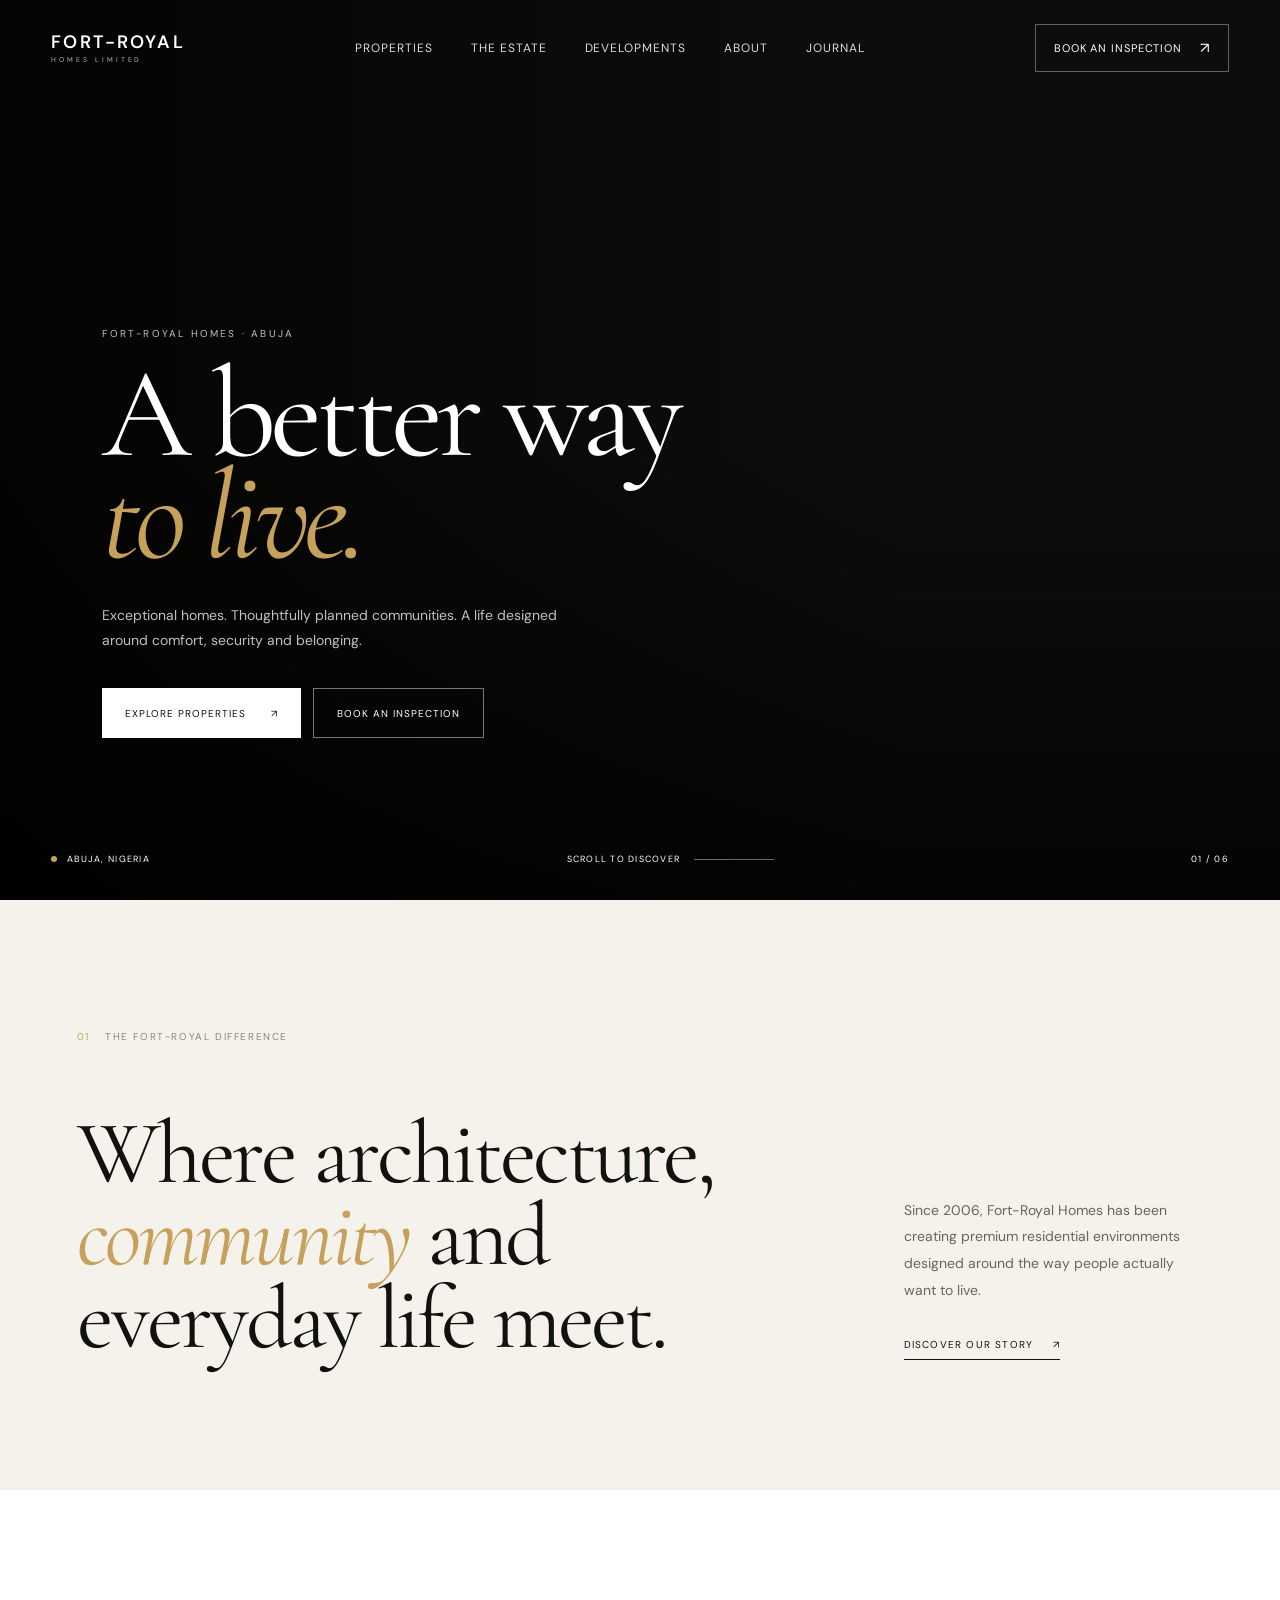
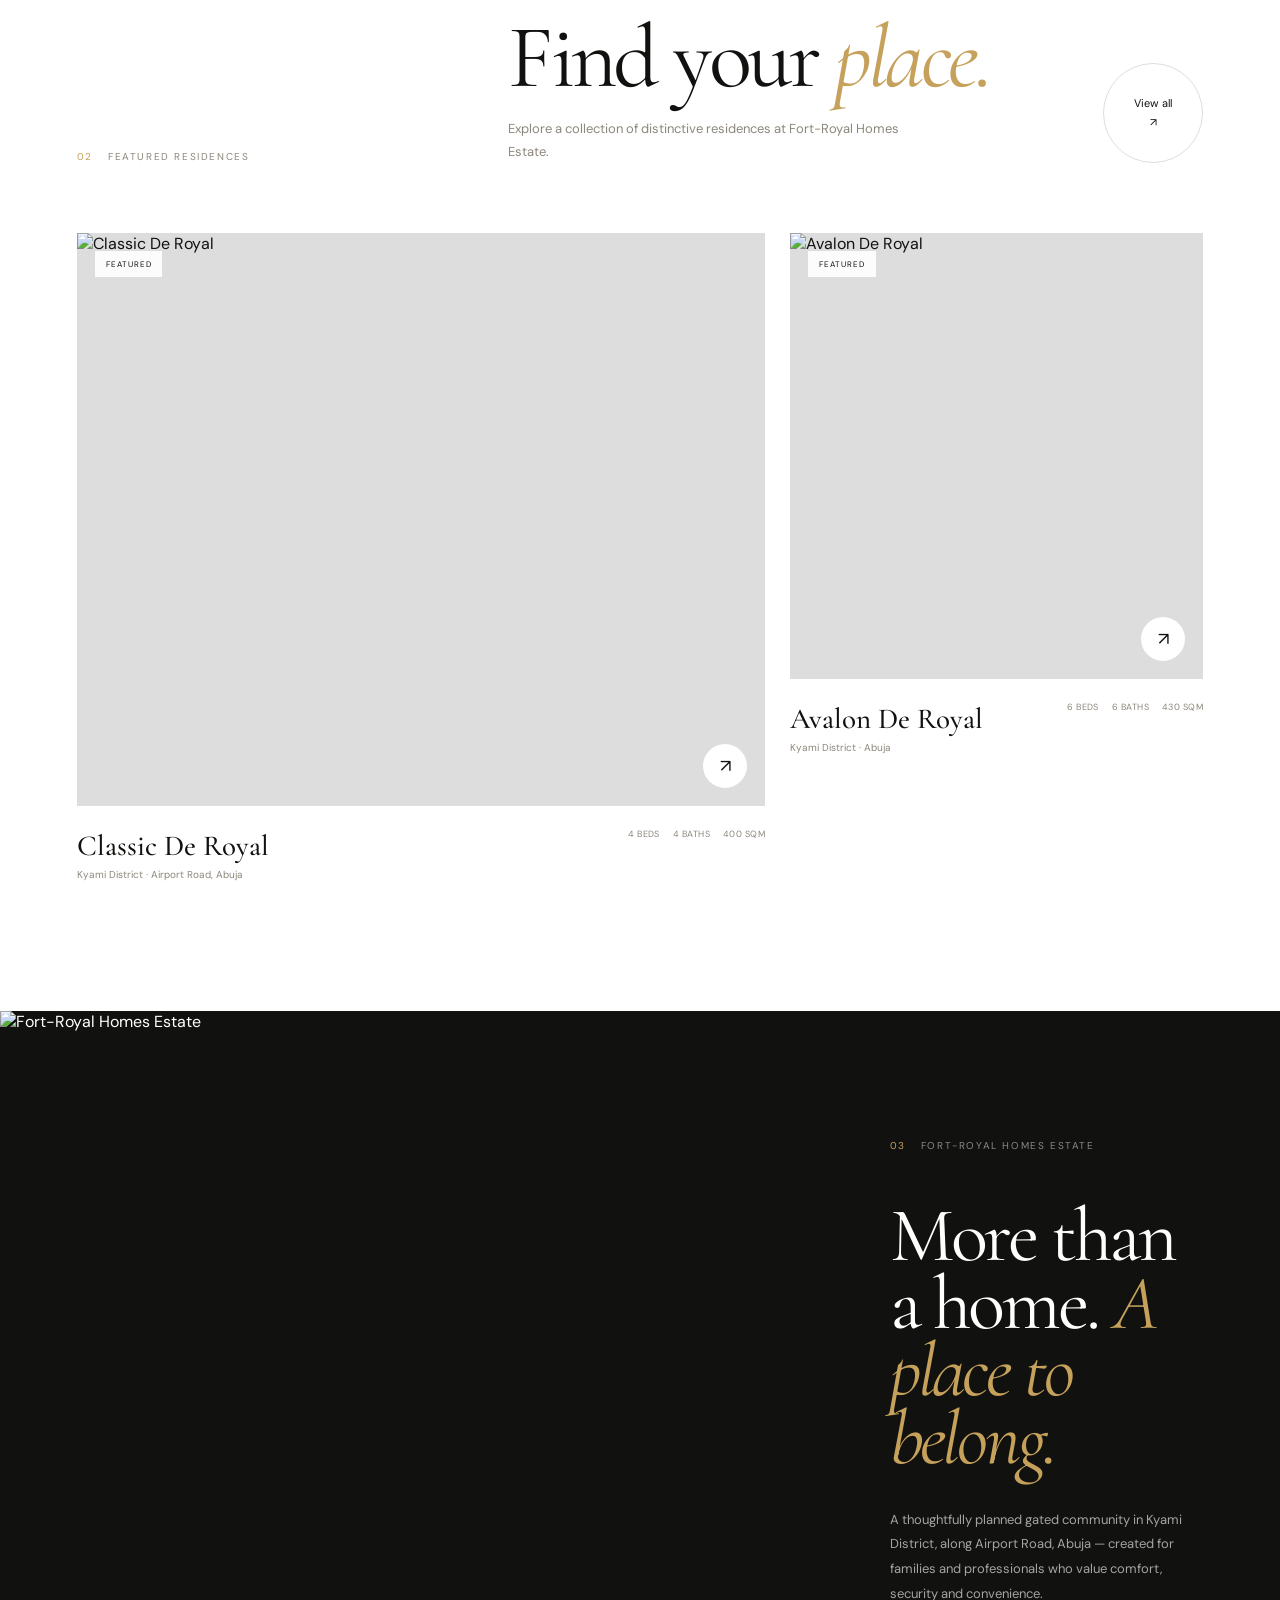
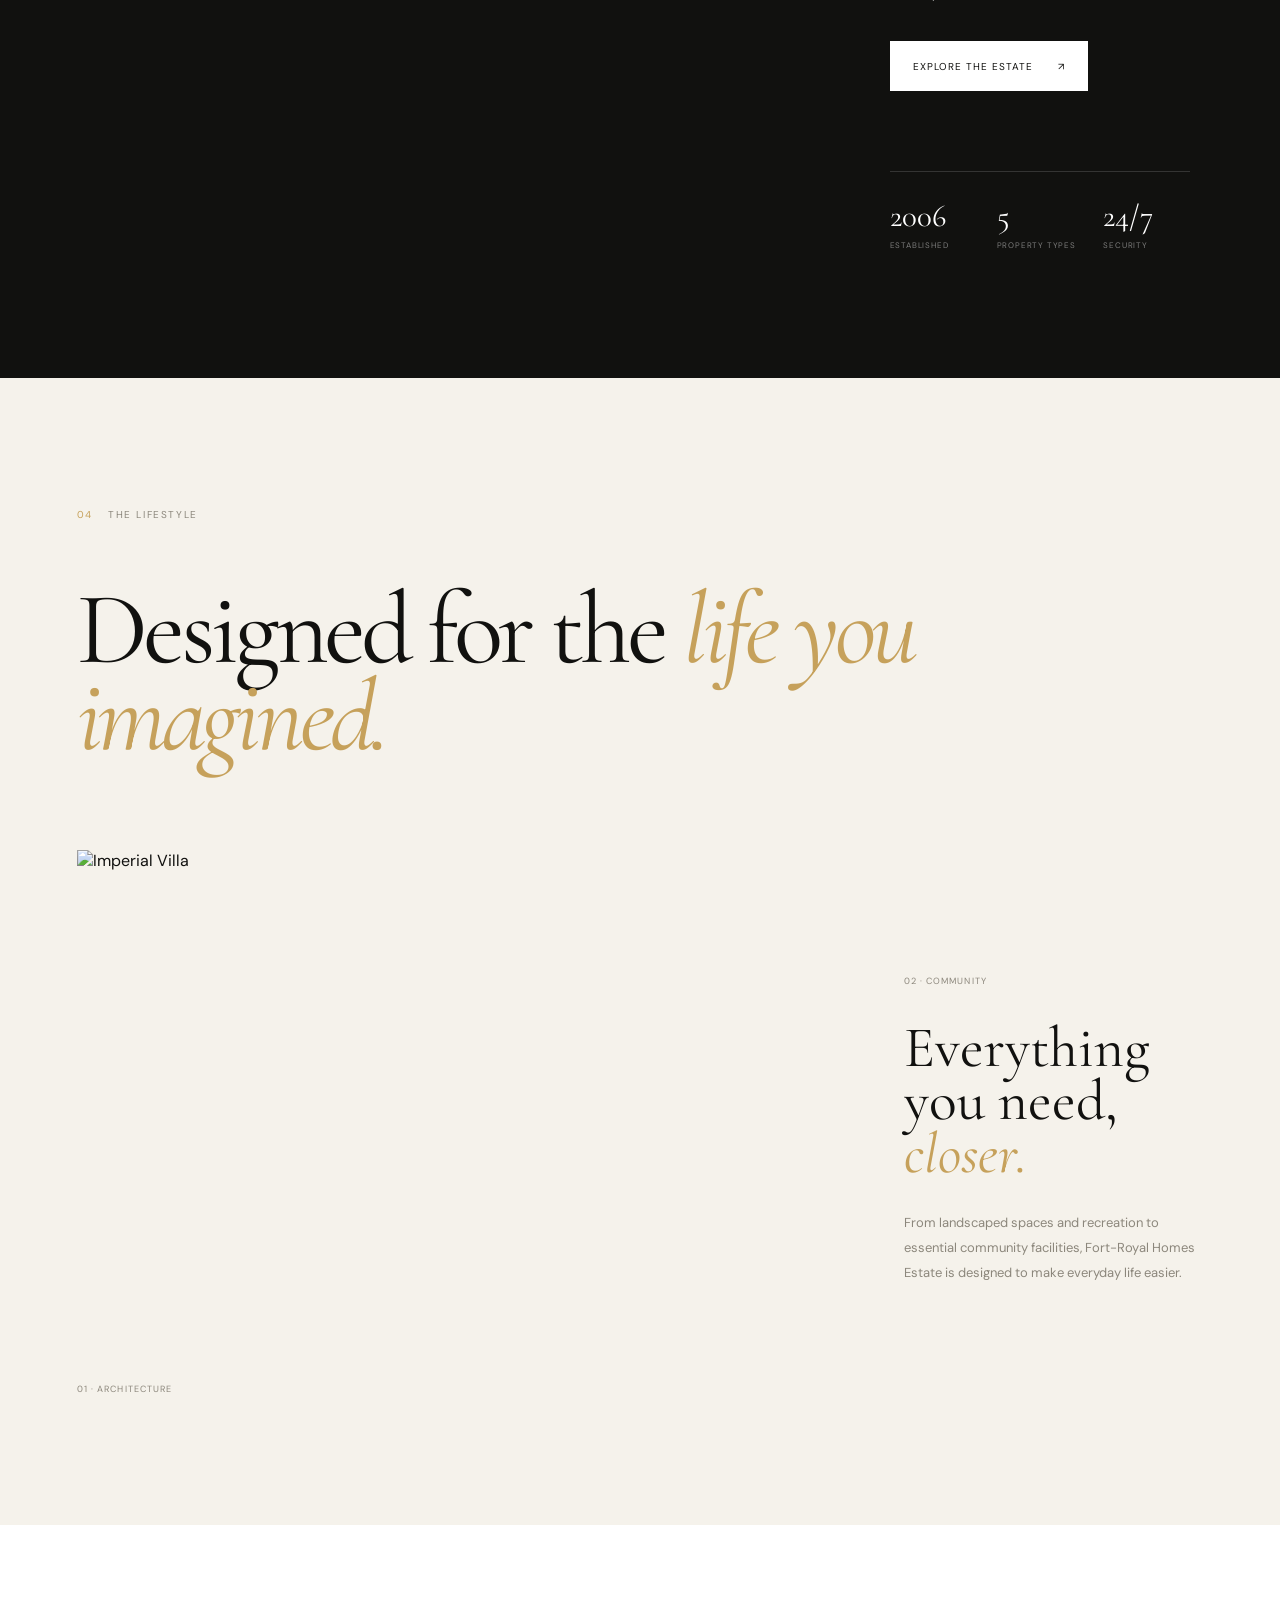
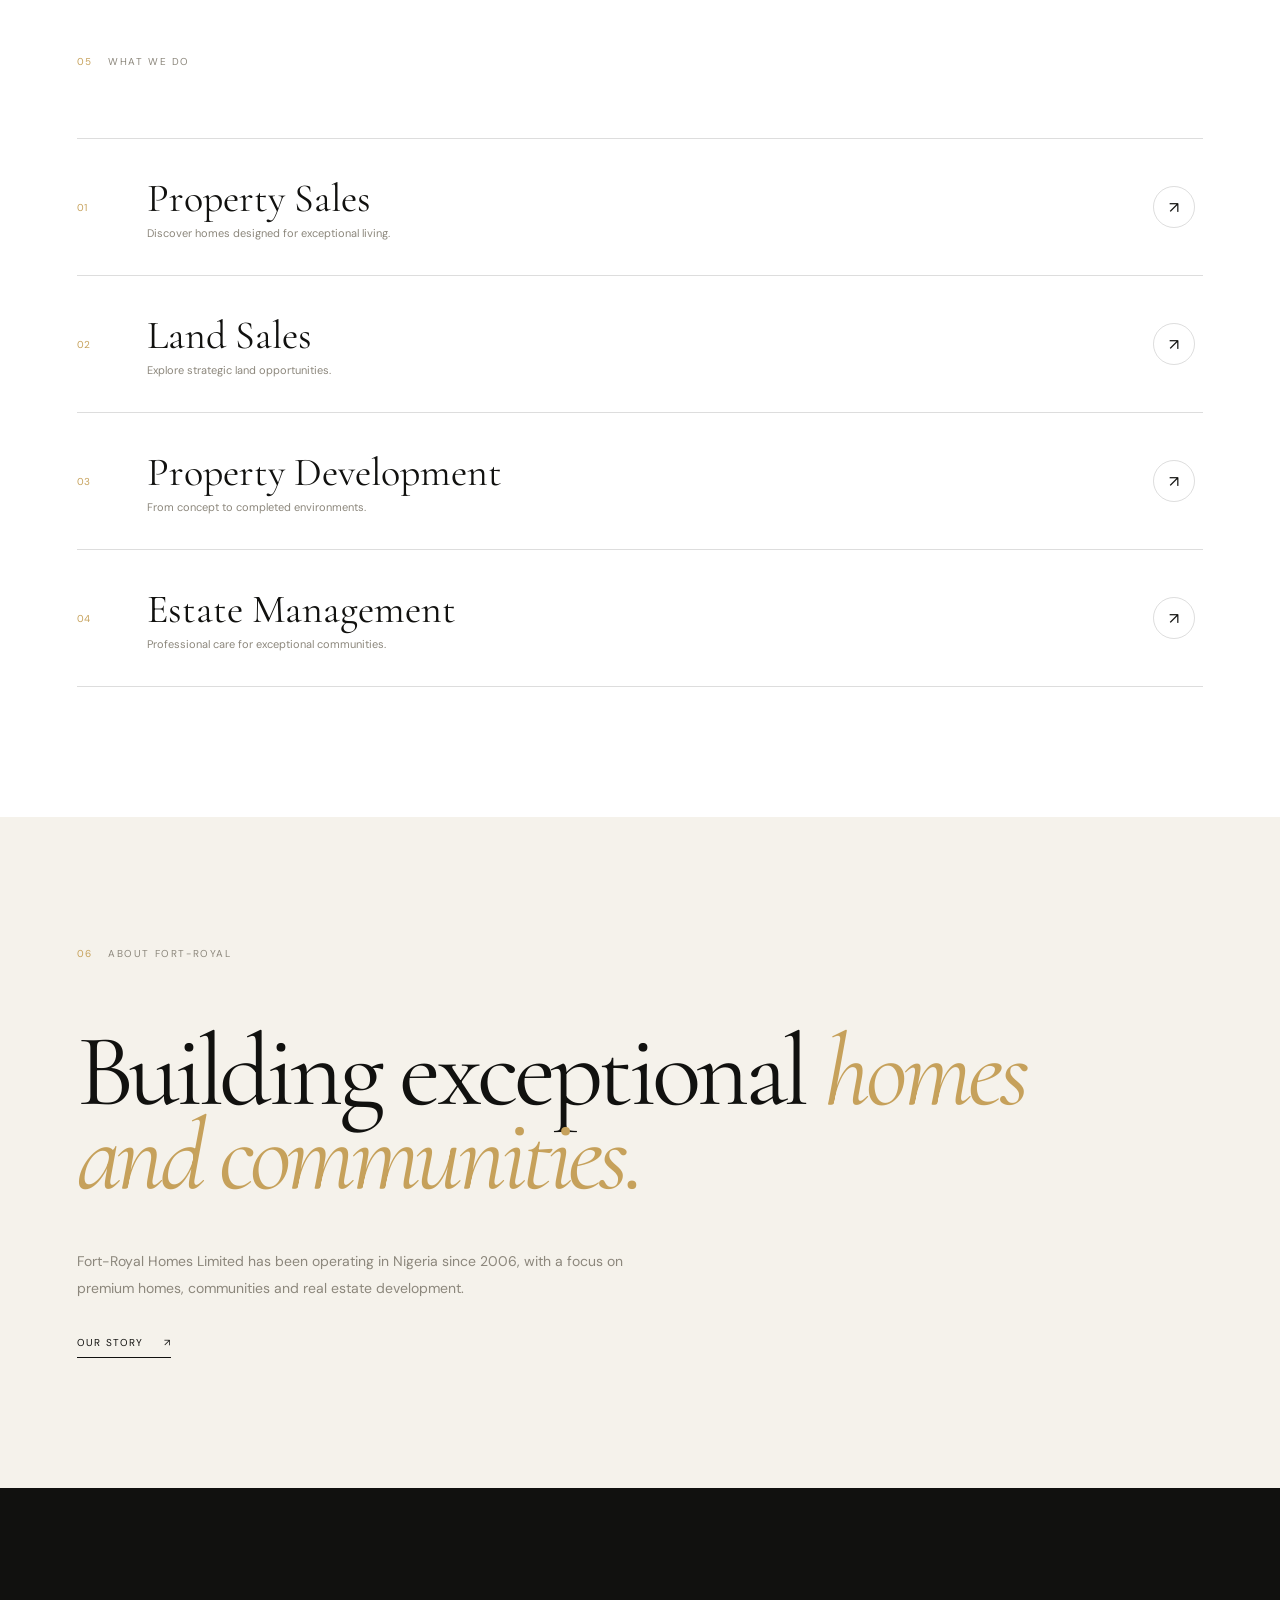
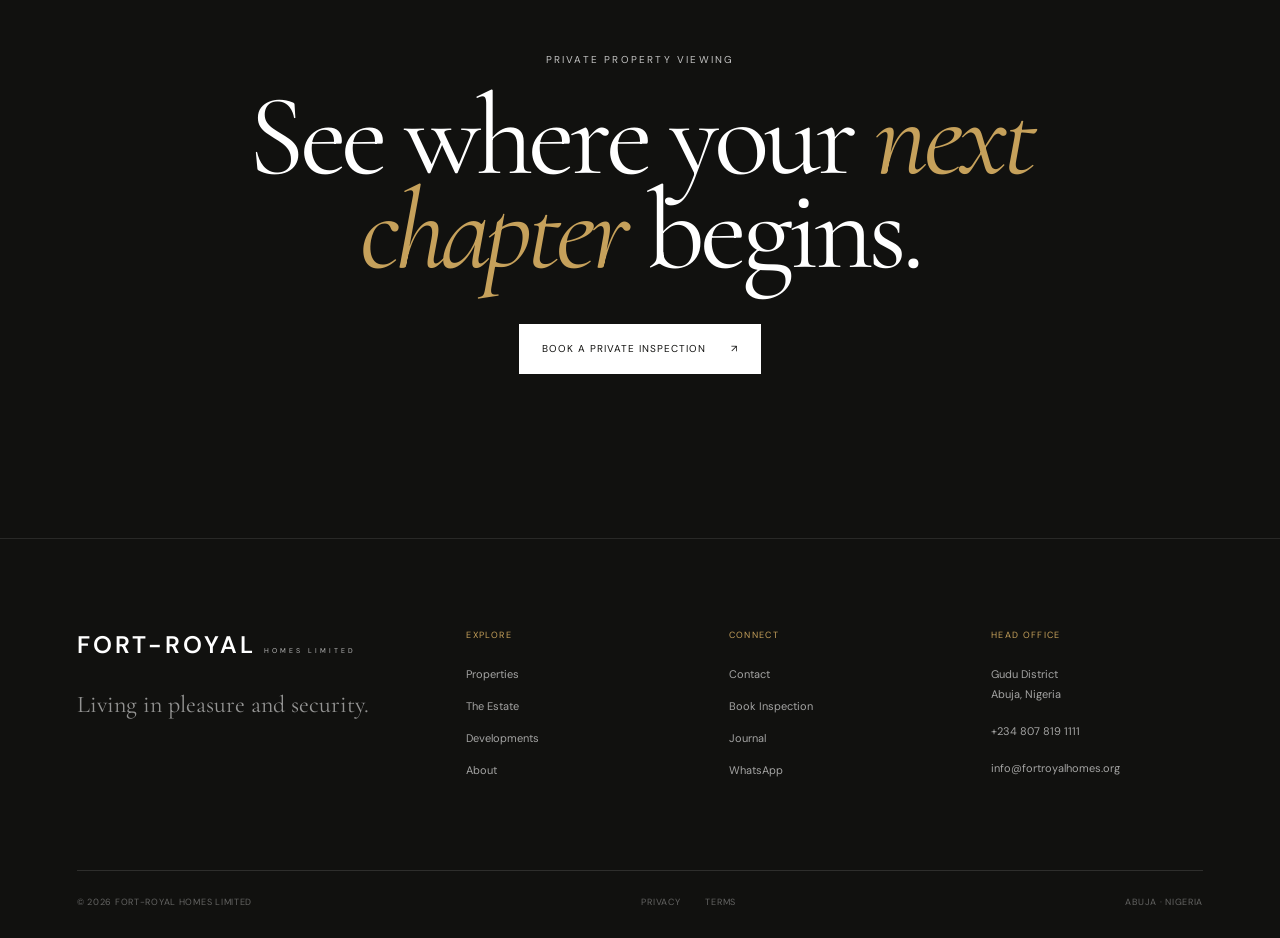
==== commit 1c988697: "Update index.html" ====
--- a/index.html
+++ b/index.html
@@ -1,794 +1,697 @@
-<!DOCTYPE html><html lang="en">
+<!DOCTYPE html>
+<html lang="en">
 <head>
     <meta charset="UTF-8">
-    <meta name="viewport" content="width=device-width, initial-scale=1.0"><title>Fort-Royal Homes | Luxury Real Estate in Abuja</title>
-
-<meta
-    name="description"
-    content="Discover exceptional homes and communities by Fort-Royal Homes in Abuja, Nigeria."
->
-
-<link rel="preconnect" href="https://fonts.googleapis.com">
-<link rel="preconnect" href="https://fonts.gstatic.com" crossorigin>
-
-<link
-    href="https://fonts.googleapis.com/css2?family=Cormorant+Garamond:wght@400;500;600;700&family=DM+Sans:wght@400;500;600;700&display=swap"
-    rel="stylesheet"
->
-
-<link rel="stylesheet" href="css/style.css">
-
-<!--
-    FORT-ROYAL VISUAL ENHANCEMENT
-    Keeps the existing design intact while making the interface
-    stronger, bolder and more solid.
--->
-<style>
-    /* Stronger overall typography */
-    body {
-        font-weight: 500;
-    }
-
-    h1,
-    h2,
-    h3,
-    .brand-main,
-    .button,
-    .nav-cta,
-    .section-label,
-    .property-status,
-    .property-meta,
-    .service-item,
-    .footer-column > span {
-        font-weight: 700;
-    }
-
-    /* Stronger hero heading */
-    .hero h1 {
-        font-weight: 700;
-        letter-spacing: -0.025em;
-    }
-
-    .hero h1 em,
-    .section-heading h2 em,
-    .intro-content h2 em,
-    .estate-content h2 em,
-    .lifestyle-heading h2 em,
-    .lifestyle-copy h3 em,
-    .about-content h2 em,
-    .inspection-inner h2 em {
-        font-weight: 700;
-    }
-
-    /* Stronger buttons */
-    .button,
-    .nav-cta {
-        font-weight: 700;
-        letter-spacing: 0.08em;
-    }
-
-    /* Stronger property cards */
-    .property-card {
-        border-radius: 2px;
-    }
-
-    .property-card h3 {
-        font-weight: 700;
-    }
-
-    .property-info p {
-        font-weight: 500;
-    }
-
-    .property-meta span {
-        font-weight: 700;
-    }
-
-    .property-status {
-        font-weight: 700;
-    }
-
-    /* Make section headings more commanding */
-    .section-heading h2,
-    .intro-content h2,
-    .estate-content h2,
-    .lifestyle-heading h2,
-    .about-content h2,
-    .inspection-inner h2 {
-        font-weight: 700;
-    }
-
-    /* Stronger service rows */
-    .service-item h3 {
-        font-weight: 700;
-    }
-
-    .service-item strong {
-        font-weight: 700;
-    }
-
-    /* Stronger footer brand */
-    .footer-brand .brand-main {
-        font-weight: 700;
-    }
-
-    /*
-        External images:
-        no-referrer helps when an external image server behaves
-        differently when the image is embedded inside another website.
-    */
-    .property-image img,
-    .estate-image img,
-    .lifestyle-image img {
-        display: block;
-        width: 100%;
-        height: 100%;
-        object-fit: cover;
-    }
-</style>
-
-</head><body><!-- PAGE LOADER -->
-<div class="page-loader" id="pageLoader">
-    <div class="loader-mark">FR</div>
-</div>
-
-
-<!-- HEADER -->
-<header class="site-header" id="siteHeader">
-
-    <a href="index.html" class="brand">
-        <span class="brand-main">FORT-ROYAL</span>
-        <span class="brand-sub">HOMES LIMITED</span>
-    </a>
-
-    <nav class="desktop-nav">
-        <a href="#properties">Properties</a>
-        <a href="#estate">The Estate</a>
-        <a href="#developments">Developments</a>
-        <a href="#about">About</a>
-        <a href="#journal">Journal</a>
-    </nav>
-
-    <a href="#inspection" class="nav-cta">
-        <span>Book an Inspection</span>
-        <span class="arrow">↗</span>
-    </a>
-
-    <!-- MOBILE MENU BUTTON -->
-    <button
-        class="menu-toggle"
-        id="menuToggle"
-        type="button"
-        aria-label="Open navigation menu"
-        aria-expanded="false"
+    <meta name="viewport" content="width=device-width, initial-scale=1.0">
+
+    <title>Fort-Royal Homes | Luxury Real Estate in Abuja</title>
+
+    <meta
+        name="description"
+        content="Discover exceptional homes and communities by Fort-Royal Homes in Abuja, Nigeria."
     >
-        <span></span>
-        <span></span>
-    </button>
-
-</header>
-
-
-<!-- MOBILE MENU -->
-<div class="mobile-menu" id="mobileMenu">
-
-    <div class="mobile-menu-inner">
-
-        <div class="mobile-menu-top">
-
-            <span>MENU</span>
-
-            <button
-                id="menuClose"
-                type="button"
-                aria-label="Close navigation menu"
+
+    <link rel="preconnect" href="https://fonts.googleapis.com">
+    <link rel="preconnect" href="https://fonts.gstatic.com" crossorigin>
+
+    <link
+        href="https://fonts.googleapis.com/css2?family=Cormorant+Garamond:wght@400;500;600;700&family=DM+Sans:wght@400;500;600;700&display=swap"
+        rel="stylesheet"
+    >
+
+    <link rel="stylesheet" href="css/style.css">
+
+    <!-- LOCAL IMAGE FIX: keeps homepage images inside the GitHub Pages project -->
+    <style>
+        .hero-image {
+            background-image: url("images/imperial-villa.jpg") !important;
+            background-size: cover;
+            background-position: center;
+        }
+
+        .property-image img,
+        .estate-image img,
+        .lifestyle-image img {
+            display: block;
+            width: 100%;
+            height: 100%;
+            object-fit: cover;
+        }
+    </style>
+</head>
+
+<body>
+
+    <!-- PAGE LOADER -->
+    <div class="page-loader" id="pageLoader">
+        <div class="loader-mark">FR</div>
+    </div>
+
+
+    <!-- HEADER -->
+    <header class="site-header" id="siteHeader">
+
+        <a href="index.html" class="brand">
+            <span class="brand-main">FORT-ROYAL</span>
+            <span class="brand-sub">HOMES LIMITED</span>
+        </a>
+
+        <nav class="desktop-nav">
+            <a href="#properties">Properties</a>
+            <a href="#estate">The Estate</a>
+            <a href="#developments">Developments</a>
+            <a href="#about">About</a>
+            <a href="#journal">Journal</a>
+        </nav>
+
+        <a href="#inspection" class="nav-cta">
+            <span>Book an Inspection</span>
+            <span class="arrow">↗</span>
+        </a>
+
+        <!-- MOBILE MENU BUTTON -->
+        <button
+            class="menu-toggle"
+            id="menuToggle"
+            type="button"
+            aria-label="Open navigation menu"
+            aria-expanded="false"
+        >
+            <span></span>
+            <span></span>
+        </button>
+
+    </header>
+
+
+    <!-- MOBILE MENU -->
+    <div class="mobile-menu" id="mobileMenu">
+
+        <div class="mobile-menu-inner">
+
+            <div class="mobile-menu-top">
+
+                <span>MENU</span>
+
+                <button
+                    id="menuClose"
+                    type="button"
+                    aria-label="Close navigation menu"
+                >
+                    ×
+                </button>
+
+            </div>
+
+            <nav>
+
+                <a href="#properties">
+                    <span>01</span>
+                    Properties
+                </a>
+
+                <a href="#estate">
+                    <span>02</span>
+                    The Estate
+                </a>
+
+                <a href="#developments">
+                    <span>03</span>
+                    Developments
+                </a>
+
+                <a href="#about">
+                    <span>04</span>
+                    About
+                </a>
+
+                <a href="#journal">
+                    <span>05</span>
+                    Journal
+                </a>
+
+            </nav>
+
+            <a
+                href="#inspection"
+                class="mobile-menu-cta"
             >
-                ×
-            </button>
-
-        </div>
-
-        <nav>
-
-            <a href="#properties">
-                <span>01</span>
-                Properties
-            </a>
-
-            <a href="#estate">
-                <span>02</span>
-                The Estate
-            </a>
-
-            <a href="#developments">
-                <span>03</span>
-                Developments
-            </a>
-
-            <a href="#about">
-                <span>04</span>
-                About
-            </a>
-
-            <a href="#journal">
-                <span>05</span>
-                Journal
-            </a>
-
-        </nav>
-
-        <a
-            href="#inspection"
-            class="mobile-menu-cta"
-        >
-            <span>Book a Private Inspection</span>
-            <span>↗</span>
-        </a>
-
-    </div>
-
-</div>
-
-
-<main>
-
-    <!-- HERO -->
-    <section class="hero">
-
-        <div class="hero-image"></div>
-
-        <div class="hero-overlay"></div>
-
-        <div class="hero-content">
-
-            <p class="eyebrow">
-                FORT-ROYAL HOMES · ABUJA
-            </p>
-
-            <h1>
-                A better way<br>
-                <em>to live.</em>
-            </h1>
-
-            <p class="hero-description">
-                Exceptional homes. Thoughtfully planned communities.
-                A life designed around comfort, security and belonging.
-            </p>
-
-            <div class="hero-actions">
-
-                <a href="#properties" class="button button-light">
-                    Explore Properties
-                    <span>↗</span>
-                </a>
-
-                <a href="#inspection" class="button button-outline">
-                    Book an Inspection
-                </a>
-
-            </div>
-
-        </div>
-
-        <div class="hero-bottom">
-
-            <div class="hero-location">
-                <span class="location-dot"></span>
-                Abuja, Nigeria
-            </div>
-
-            <div class="scroll-indicator">
-                <span>Scroll to discover</span>
-                <span class="scroll-line"></span>
-            </div>
-
-            <div class="hero-number">
-                01 / 06
-            </div>
-
-        </div>
-
-    </section>
-
-
-    <!-- INTRO -->
-    <section class="intro section-padding">
-
-        <div class="section-label">
-            <span>01</span>
-            The Fort-Royal Difference
-        </div>
-
-        <div class="intro-content">
-
-            <h2>
-                Where architecture,
-                <em>community</em> and
-                everyday life meet.
-            </h2>
-
-            <div class="intro-text">
-
-                <p>
-                    Since 2006, Fort-Royal Homes has been creating
-                    premium residential environments designed around
-                    the way people actually want to live.
-                </p>
-
-                <a href="#about" class="text-link">
-                    Discover our story
-                    <span>↗</span>
-                </a>
-
-            </div>
-
-        </div>
-
-    </section>
-
-
-    <!-- PROPERTIES -->
-    <section class="properties section-padding" id="properties">
-
-        <div class="section-heading">
-
-            <div class="section-label">
-                <span>02</span>
-                Featured Residences
-            </div>
-
-            <div>
-                <h2>
-                    Find your
-                    <em>place.</em>
-                </h2>
-
-                <p>
-                    Explore a collection of distinctive residences
-                    at Fort-Royal Homes Estate.
-                </p>
-            </div>
-
-            <a href="properties.html" class="round-link">
-                <span>View all</span>
-                ↗
-            </a>
-
-        </div>
-
-
-        <div class="property-grid">
-
-            <article class="property-card property-large">
-
-                <a href="property.html">
-
-                    <div class="property-image">
-
-                        <img
-                            src="https://fortroyalhomes.org/wp-content/uploads/2025/05/CLASSIC-DE-ROYAL-768x768.png"
-                            alt="Classic De Royal"
-                            referrerpolicy="no-referrer"
-                            loading="eager"
-                            decoding="async"
-                        >
-
-                        <span class="property-status">
-                            Featured
-                        </span>
-
-                        <span class="property-arrow">
-                            ↗
-                        </span>
-
-                    </div>
-
-                    <div class="property-info">
-
-                        <div>
-                            <h3>Classic De Royal</h3>
-
-                            <p>
-                                Kyami District · Airport Road, Abuja
-                            </p>
-                        </div>
-
-                        <div class="property-meta">
-                            <span>4 Beds</span>
-                            <span>4 Baths</span>
-                            <span>400 sqm</span>
-                        </div>
-
-                    </div>
-
-                </a>
-
-            </article>
-
-
-            <article class="property-card">
-
-                <a href="property.html">
-
-                    <div class="property-image">
-
-                        <img
-                            src="https://fortroyalhomes.org/wp-content/uploads/2025/05/AVALON-DE-ROYAL-768x768.png"
-                            alt="Avalon De Royal"
-                            referrerpolicy="no-referrer"
-                            loading="eager"
-                            decoding="async"
-                        >
-
-                        <span class="property-status">
-                            Featured
-                        </span>
-
-                        <span class="property-arrow">
-                            ↗
-                        </span>
-
-                    </div>
-
-                    <div class="property-info">
-
-                        <div>
-                            <h3>Avalon De Royal</h3>
-
-                            <p>
-                                Kyami District · Abuja
-                            </p>
-                        </div>
-
-                        <div class="property-meta">
-                            <span>6 Beds</span>
-                            <span>6 Baths</span>
-                            <span>430 sqm</span>
-                        </div>
-
-                    </div>
-
-                </a>
-
-            </article>
-
-        </div>
-
-    </section>
-
-
-    <!-- ESTATE -->
-    <section class="estate" id="estate">
-
-        <div class="estate-image">
-
-            <img
-                src="https://fortroyalhomes.org/wp-content/uploads/revslider/video-media/FORT-ROYAL-AD-010_7.jpeg"
-                alt="Fort-Royal Homes Estate"
-                referrerpolicy="no-referrer"
-                loading="lazy"
-                decoding="async"
-            >
-
-        </div>
-
-        <div class="estate-content">
-
-            <div class="section-label light">
-                <span>03</span>
-                Fort-Royal Homes Estate
-            </div>
-
-            <h2>
-                More than a home.
-                <em>A place to belong.</em>
-            </h2>
-
-            <p>
-                A thoughtfully planned gated community in Kyami District,
-                along Airport Road, Abuja — created for families and
-                professionals who value comfort, security and convenience.
-            </p>
-
-            <a href="estate.html" class="button button-light">
-                Explore the Estate
+                <span>Book a Private Inspection</span>
                 <span>↗</span>
             </a>
 
-            <div class="estate-stats">
+        </div>
+
+    </div>
+
+
+    <main>
+
+        <!-- HERO -->
+        <section class="hero">
+
+            <div class="hero-image"></div>
+
+            <div class="hero-overlay"></div>
+
+            <div class="hero-content">
+
+                <p class="eyebrow">
+                    FORT-ROYAL HOMES · ABUJA
+                </p>
+
+                <h1>
+                    A better way<br>
+                    <em>to live.</em>
+                </h1>
+
+                <p class="hero-description">
+                    Exceptional homes. Thoughtfully planned communities.
+                    A life designed around comfort, security and belonging.
+                </p>
+
+                <div class="hero-actions">
+
+                    <a href="#properties" class="button button-light">
+                        Explore Properties
+                        <span>↗</span>
+                    </a>
+
+                    <a href="#inspection" class="button button-outline">
+                        Book an Inspection
+                    </a>
+
+                </div>
+
+            </div>
+
+            <div class="hero-bottom">
+
+                <div class="hero-location">
+                    <span class="location-dot"></span>
+                    Abuja, Nigeria
+                </div>
+
+                <div class="scroll-indicator">
+                    <span>Scroll to discover</span>
+                    <span class="scroll-line"></span>
+                </div>
+
+                <div class="hero-number">
+                    01 / 06
+                </div>
+
+            </div>
+
+        </section>
+
+
+        <!-- INTRO -->
+        <section class="intro section-padding">
+
+            <div class="section-label">
+                <span>01</span>
+                The Fort-Royal Difference
+            </div>
+
+            <div class="intro-content">
+
+                <h2>
+                    Where architecture,
+                    <em>community</em> and
+                    everyday life meet.
+                </h2>
+
+                <div class="intro-text">
+
+                    <p>
+                        Since 2006, Fort-Royal Homes has been creating
+                        premium residential environments designed around
+                        the way people actually want to live.
+                    </p>
+
+                    <a href="#about" class="text-link">
+                        Discover our story
+                        <span>↗</span>
+                    </a>
+
+                </div>
+
+            </div>
+
+        </section>
+
+
+        <!-- PROPERTIES -->
+        <section class="properties section-padding" id="properties">
+
+            <div class="section-heading">
+
+                <div class="section-label">
+                    <span>02</span>
+                    Featured Residences
+                </div>
 
                 <div>
-                    <strong>2006</strong>
-                    <span>Established</span>
-                </div>
-
-                <div>
-                    <strong>5</strong>
-                    <span>Property Types</span>
-                </div>
-
-                <div>
-                    <strong>24/7</strong>
-                    <span>Security</span>
-                </div>
+                    <h2>
+                        Find your
+                        <em>place.</em>
+                    </h2>
+
+                    <p>
+                        Explore a collection of distinctive residences
+                        at Fort-Royal Homes Estate.
+                    </p>
+                </div>
+
+                <a href="properties.html" class="round-link">
+                    <span>View all</span>
+                    ↗
+                </a>
+
+            </div>
+
+
+            <div class="property-grid">
+
+                <article class="property-card property-large">
+
+                    <a href="property.html">
+
+                        <div class="property-image">
+
+                            <img
+                                src="images/classic-de-royal.png"
+                                alt="Classic De Royal"
+                            >
+
+                            <span class="property-status">
+                                Featured
+                            </span>
+
+                            <span class="property-arrow">
+                                ↗
+                            </span>
+
+                        </div>
+
+                        <div class="property-info">
+
+                            <div>
+                                <h3>Classic De Royal</h3>
+
+                                <p>
+                                    Kyami District · Airport Road, Abuja
+                                </p>
+                            </div>
+
+                            <div class="property-meta">
+                                <span>4 Beds</span>
+                                <span>4 Baths</span>
+                                <span>400 sqm</span>
+                            </div>
+
+                        </div>
+
+                    </a>
+
+                </article>
+
+
+                <article class="property-card">
+
+                    <a href="property.html">
+
+                        <div class="property-image">
+
+                            <img
+                                src="images/avalon-de-royal.png"
+                                alt="Avalon De Royal"
+                            >
+
+                            <span class="property-status">
+                                Featured
+                            </span>
+
+                            <span class="property-arrow">
+                                ↗
+                            </span>
+
+                        </div>
+
+                        <div class="property-info">
+
+                            <div>
+                                <h3>Avalon De Royal</h3>
+
+                                <p>
+                                    Kyami District · Abuja
+                                </p>
+                            </div>
+
+                            <div class="property-meta">
+                                <span>6 Beds</span>
+                                <span>6 Baths</span>
+                                <span>430 sqm</span>
+                            </div>
+
+                        </div>
+
+                    </a>
+
+                </article>
+
+            </div>
+
+        </section>
+
+
+        <!-- ESTATE -->
+        <section class="estate" id="estate">
+
+            <div class="estate-image">
+
+                <img
+                    src="images/fort-royal-estate.jpeg"
+                    alt="Fort-Royal Homes Estate"
+                >
+
+            </div>
+
+            <div class="estate-content">
+
+                <div class="section-label light">
+                    <span>03</span>
+                    Fort-Royal Homes Estate
+                </div>
+
+                <h2>
+                    More than a home.
+                    <em>A place to belong.</em>
+                </h2>
+
+                <p>
+                    A thoughtfully planned gated community in Kyami District,
+                    along Airport Road, Abuja — created for families and
+                    professionals who value comfort, security and convenience.
+                </p>
+
+                <a href="estate.html" class="button button-light">
+                    Explore the Estate
+                    <span>↗</span>
+                </a>
+
+                <div class="estate-stats">
+
+                    <div>
+                        <strong>2006</strong>
+                        <span>Established</span>
+                    </div>
+
+                    <div>
+                        <strong>5</strong>
+                        <span>Property Types</span>
+                    </div>
+
+                    <div>
+                        <strong>24/7</strong>
+                        <span>Security</span>
+                    </div>
+
+                </div>
+
+            </div>
+
+        </section>
+
+
+        <!-- LIFESTYLE -->
+        <section class="lifestyle section-padding">
+
+            <div class="section-label">
+                <span>04</span>
+                The Lifestyle
+            </div>
+
+            <div class="lifestyle-heading">
+
+                <h2>
+                    Designed for the
+                    <em>life you imagined.</em>
+                </h2>
+
+            </div>
+
+            <div class="lifestyle-grid">
+
+                <div class="lifestyle-item lifestyle-main">
+
+                    <div class="lifestyle-image">
+
+                        <img
+                            src="images/imperial-villa.jpg"
+                            alt="Imperial Villa"
+                        >
+
+                    </div>
+
+                    <span>01 · Architecture</span>
+
+                </div>
+
+                <div class="lifestyle-copy">
+
+                    <span>02 · Community</span>
+
+                    <h3>
+                        Everything you need,
+                        <em>closer.</em>
+                    </h3>
+
+                    <p>
+                        From landscaped spaces and recreation to essential
+                        community facilities, Fort-Royal Homes Estate is
+                        designed to make everyday life easier.
+                    </p>
+
+                </div>
+
+            </div>
+
+        </section>
+
+
+        <!-- SERVICES -->
+        <section class="services section-padding" id="developments">
+
+            <div class="section-label">
+                <span>05</span>
+                What We Do
+            </div>
+
+            <div class="services-grid">
+
+                <a href="services.html" class="service-item">
+                    <span>01</span>
+
+                    <div>
+                        <h3>Property Sales</h3>
+                        <p>
+                            Discover homes designed for exceptional living.
+                        </p>
+                    </div>
+
+                    <strong>↗</strong>
+                </a>
+
+                <a href="services.html" class="service-item">
+                    <span>02</span>
+
+                    <div>
+                        <h3>Land Sales</h3>
+                        <p>
+                            Explore strategic land opportunities.
+                        </p>
+                    </div>
+
+                    <strong>↗</strong>
+                </a>
+
+                <a href="services.html" class="service-item">
+                    <span>03</span>
+
+                    <div>
+                        <h3>Property Development</h3>
+                        <p>
+                            From concept to completed environments.
+                        </p>
+                    </div>
+
+                    <strong>↗</strong>
+                </a>
+
+                <a href="services.html" class="service-item">
+                    <span>04</span>
+
+                    <div>
+                        <h3>Estate Management</h3>
+                        <p>
+                            Professional care for exceptional communities.
+                        </p>
+                    </div>
+
+                    <strong>↗</strong>
+                </a>
+
+            </div>
+
+        </section>
+
+
+        <!-- ABOUT -->
+        <section class="about section-padding" id="about">
+
+            <div class="section-label">
+                <span>06</span>
+                About Fort-Royal
+            </div>
+
+            <div class="about-content">
+
+                <h2>
+                    Building exceptional
+                    <em>homes and communities.</em>
+                </h2>
+
+                <p>
+                    Fort-Royal Homes Limited has been operating in Nigeria
+                    since 2006, with a focus on premium homes, communities
+                    and real estate development.
+                </p>
+
+                <a href="about.html" class="text-link">
+                    Our story
+                    <span>↗</span>
+                </a>
+
+            </div>
+
+        </section>
+
+
+        <!-- INSPECTION -->
+        <section class="inspection" id="inspection">
+
+            <div class="inspection-inner">
+
+                <p class="eyebrow">
+                    PRIVATE PROPERTY VIEWING
+                </p>
+
+                <h2>
+                    See where your
+                    <em>next chapter</em>
+                    begins.
+                </h2>
+
+                <a href="inspection.html" class="button button-light">
+                    Book a Private Inspection
+                    <span>↗</span>
+                </a>
+
+            </div>
+
+        </section>
+
+    </main>
+
+
+    <!-- FOOTER -->
+    <footer class="footer" id="journal">
+
+        <div class="footer-top">
+
+            <div class="footer-brand">
+
+                <span class="brand-main">
+                    FORT-ROYAL
+                </span>
+
+                <span class="brand-sub">
+                    HOMES LIMITED
+                </span>
+
+                <p>
+                    Living in pleasure and security.
+                </p>
+
+            </div>
+
+            <div class="footer-column">
+
+                <span>Explore</span>
+
+                <a href="properties.html">Properties</a>
+                <a href="estate.html">The Estate</a>
+                <a href="developments.html">Developments</a>
+                <a href="about.html">About</a>
+
+            </div>
+
+            <div class="footer-column">
+
+                <span>Connect</span>
+
+                <a href="contact.html">Contact</a>
+                <a href="inspection.html">Book Inspection</a>
+                <a href="journal.html">Journal</a>
+                <a href="#">WhatsApp</a>
+
+            </div>
+
+            <div class="footer-column footer-contact">
+
+                <span>Head Office</span>
+
+                <p>
+                    Gudu District<br>
+                    Abuja, Nigeria
+                </p>
+
+                <a href="tel:+2348078191111">
+                    +234 807 819 1111
+                </a>
+
+                <a href="mailto:info@fortroyalhomes.org">
+                    info@fortroyalhomes.org
+                </a>
 
             </div>
 
         </div>
 
-    </section>
-
-
-    <!-- LIFESTYLE -->
-    <section class="lifestyle section-padding">
-
-        <div class="section-label">
-            <span>04</span>
-            The Lifestyle
+
+        <div class="footer-bottom">
+
+            <span>
+                © 2026 Fort-Royal Homes Limited
+            </span>
+
+            <div>
+                <a href="privacy.html">Privacy</a>
+                <a href="terms.html">Terms</a>
+            </div>
+
+            <span>
+                Abuja · Nigeria
+            </span>
+
         </div>
 
-        <div class="lifestyle-heading">
-
-            <h2>
-                Designed for the
-                <em>life you imagined.</em>
-            </h2>
-
-        </div>
-
-        <div class="lifestyle-grid">
-
-            <div class="lifestyle-item lifestyle-main">
-
-                <div class="lifestyle-image">
-
-                    <img
-                        src="https://fortroyalhomes.org/wp-content/uploads/2025/05/IMPERIAL-VILLA.png"
-                        alt="Imperial Villa"
-                        referrerpolicy="no-referrer"
-                        loading="lazy"
-                        decoding="async"
-                    >
-
-                </div>
-
-                <span>01 · Architecture</span>
-
-            </div>
-
-            <div class="lifestyle-copy">
-
-                <span>02 · Community</span>
-
-                <h3>
-                    Everything you need,
-                    <em>closer.</em>
-                </h3>
-
-                <p>
-                    From landscaped spaces and recreation to essential
-                    community facilities, Fort-Royal Homes Estate is
-                    designed to make everyday life easier.
-                </p>
-
-            </div>
-
-        </div>
-
-    </section>
-
-
-    <!-- SERVICES -->
-    <section class="services section-padding" id="developments">
-
-        <div class="section-label">
-            <span>05</span>
-            What We Do
-        </div>
-
-        <div class="services-grid">
-
-            <a href="services.html" class="service-item">
-                <span>01</span>
-
-                <div>
-                    <h3>Property Sales</h3>
-                    <p>
-                        Discover homes designed for exceptional living.
-                    </p>
-                </div>
-
-                <strong>↗</strong>
-            </a>
-
-            <a href="services.html" class="service-item">
-                <span>02</span>
-
-                <div>
-                    <h3>Land Sales</h3>
-                    <p>
-                        Explore strategic land opportunities.
-                    </p>
-                </div>
-
-                <strong>↗</strong>
-            </a>
-
-            <a href="services.html" class="service-item">
-                <span>03</span>
-
-                <div>
-                    <h3>Property Development</h3>
-                    <p>
-                        From concept to completed environments.
-                    </p>
-                </div>
-
-                <strong>↗</strong>
-            </a>
-
-            <a href="services.html" class="service-item">
-                <span>04</span>
-
-                <div>
-                    <h3>Estate Management</h3>
-                    <p>
-                        Professional care for exceptional communities.
-                    </p>
-                </div>
-
-                <strong>↗</strong>
-            </a>
-
-        </div>
-
-    </section>
-
-
-    <!-- ABOUT -->
-    <section class="about section-padding" id="about">
-
-        <div class="section-label">
-            <span>06</span>
-            About Fort-Royal
-        </div>
-
-        <div class="about-content">
-
-            <h2>
-                Building exceptional
-                <em>homes and communities.</em>
-            </h2>
-
-            <p>
-                Fort-Royal Homes Limited has been operating in Nigeria
-                since 2006, with a focus on premium homes, communities
-                and real estate development.
-            </p>
-
-            <a href="about.html" class="text-link">
-                Our story
-                <span>↗</span>
-            </a>
-
-        </div>
-
-    </section>
-
-
-    <!-- INSPECTION -->
-    <section class="inspection" id="inspection">
-
-        <div class="inspection-inner">
-
-            <p class="eyebrow">
-                PRIVATE PROPERTY VIEWING
-            </p>
-
-            <h2>
-                See where your
-                <em>next chapter</em>
-                begins.
-            </h2>
-
-            <a href="inspection.html" class="button button-light">
-                Book a Private Inspection
-                <span>↗</span>
-            </a>
-
-        </div>
-
-    </section>
-
-</main>
-
-
-<!-- FOOTER -->
-<footer class="footer" id="journal">
-
-    <div class="footer-top">
-
-        <div class="footer-brand">
-
-            <span class="brand-main">
-                FORT-ROYAL
-            </span>
-
-            <span class="brand-sub">
-                HOMES LIMITED
-            </span>
-
-            <p>
-                Living in pleasure and security.
-            </p>
-
-        </div>
-
-        <div class="footer-column">
-
-            <span>Explore</span>
-
-            <a href="properties.html">Properties</a>
-            <a href="estate.html">The Estate</a>
-            <a href="developments.html">Developments</a>
-            <a href="about.html">About</a>
-
-        </div>
-
-        <div class="footer-column">
-
-            <span>Connect</span>
-
-            <a href="contact.html">Contact</a>
-            <a href="inspection.html">Book Inspection</a>
-            <a href="journal.html">Journal</a>
-            <a href="#">WhatsApp</a>
-
-        </div>
-
-        <div class="footer-column footer-contact">
-
-            <span>Head Office</span>
-
-            <p>
-                Gudu District<br>
-                Abuja, Nigeria
-            </p>
-
-            <a href="tel:+2348078191111">
-                +234 807 819 1111
-            </a>
-
-            <a href="mailto:info@fortroyalhomes.org">
-                info@fortroyalhomes.org
-            </a>
-
-        </div>
-
-    </div>
-
-
-    <div class="footer-bottom">
-
-        <span>
-            © 2026 Fort-Royal Homes Limited
-        </span>
-
-        <div>
-            <a href="privacy.html">Privacy</a>
-            <a href="terms.html">Terms</a>
-        </div>
-
-        <span>
-            Abuja · Nigeria
-        </span>
-
-    </div>
-
-</footer>
-
-
-<script src="js/main.js"></script>
+    </footer>
+
+
+    <script src="js/main.js"></script>
 
 </body>
 </html>
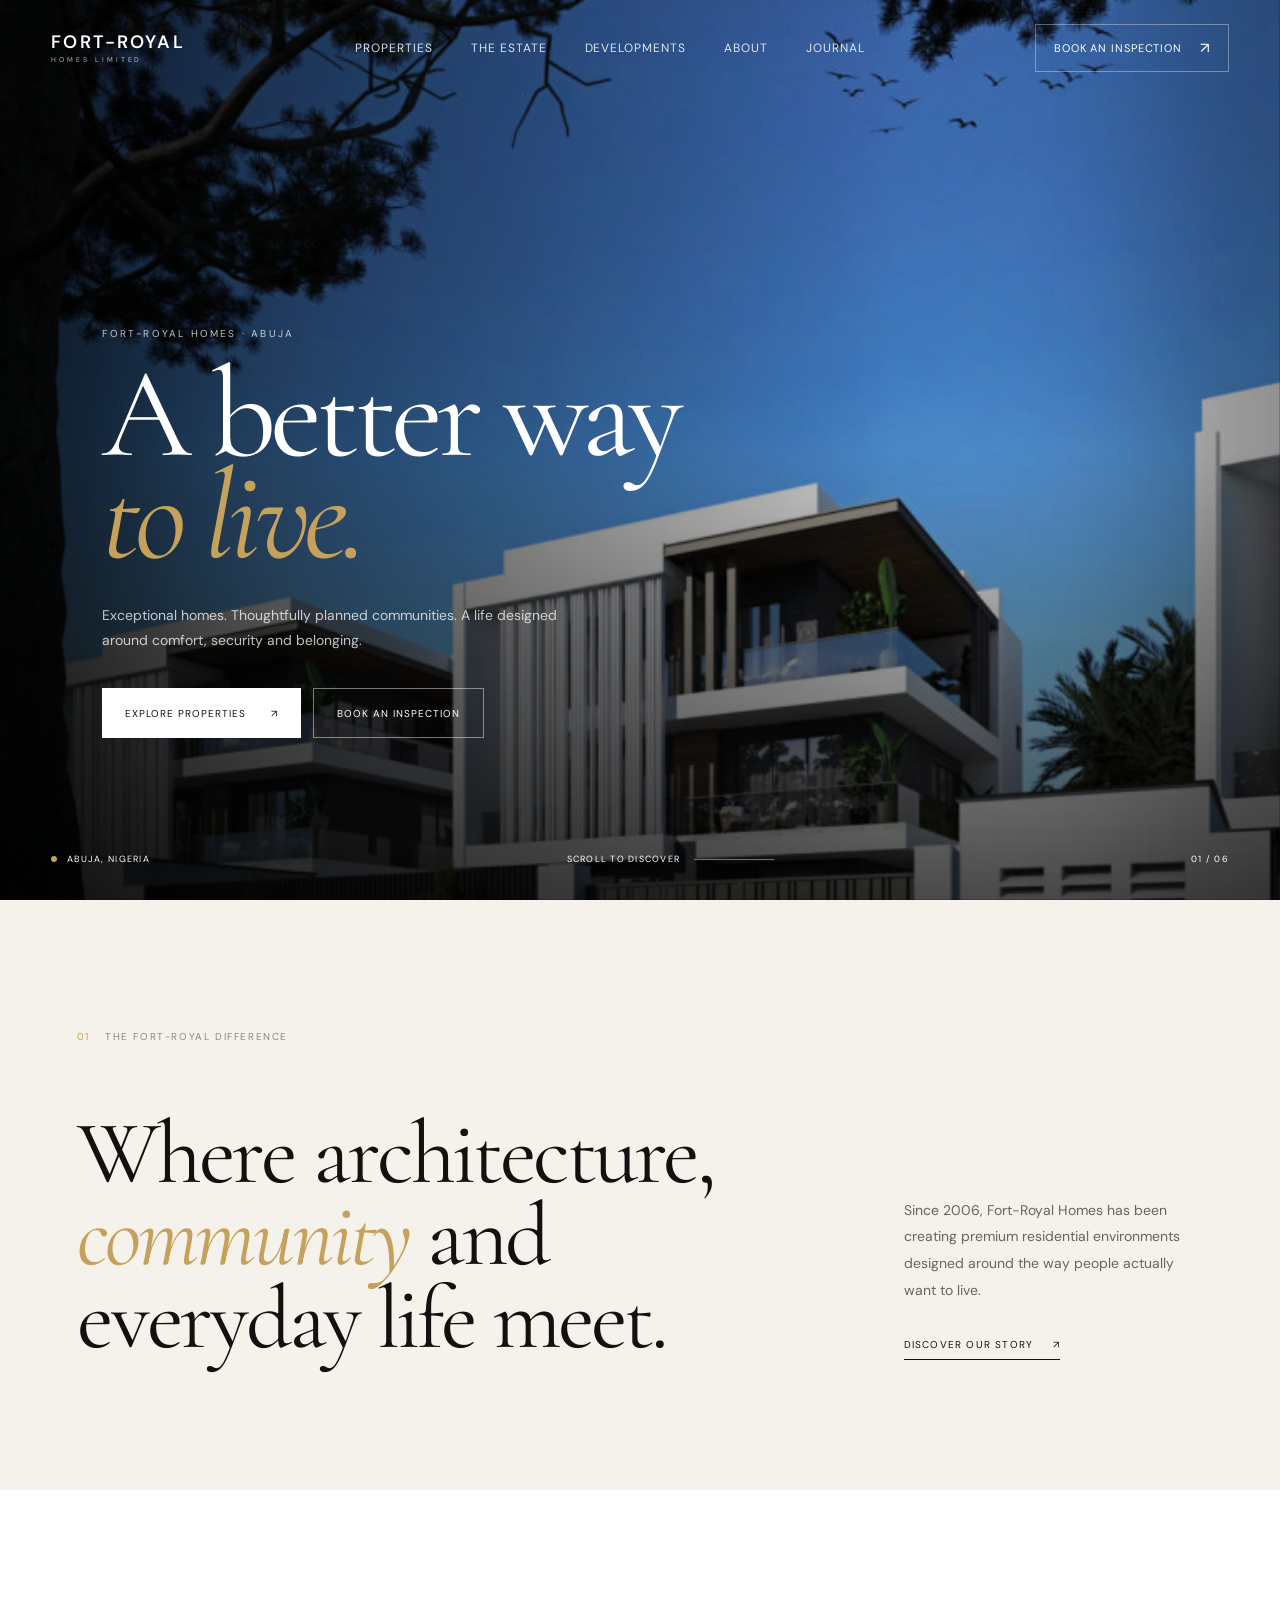
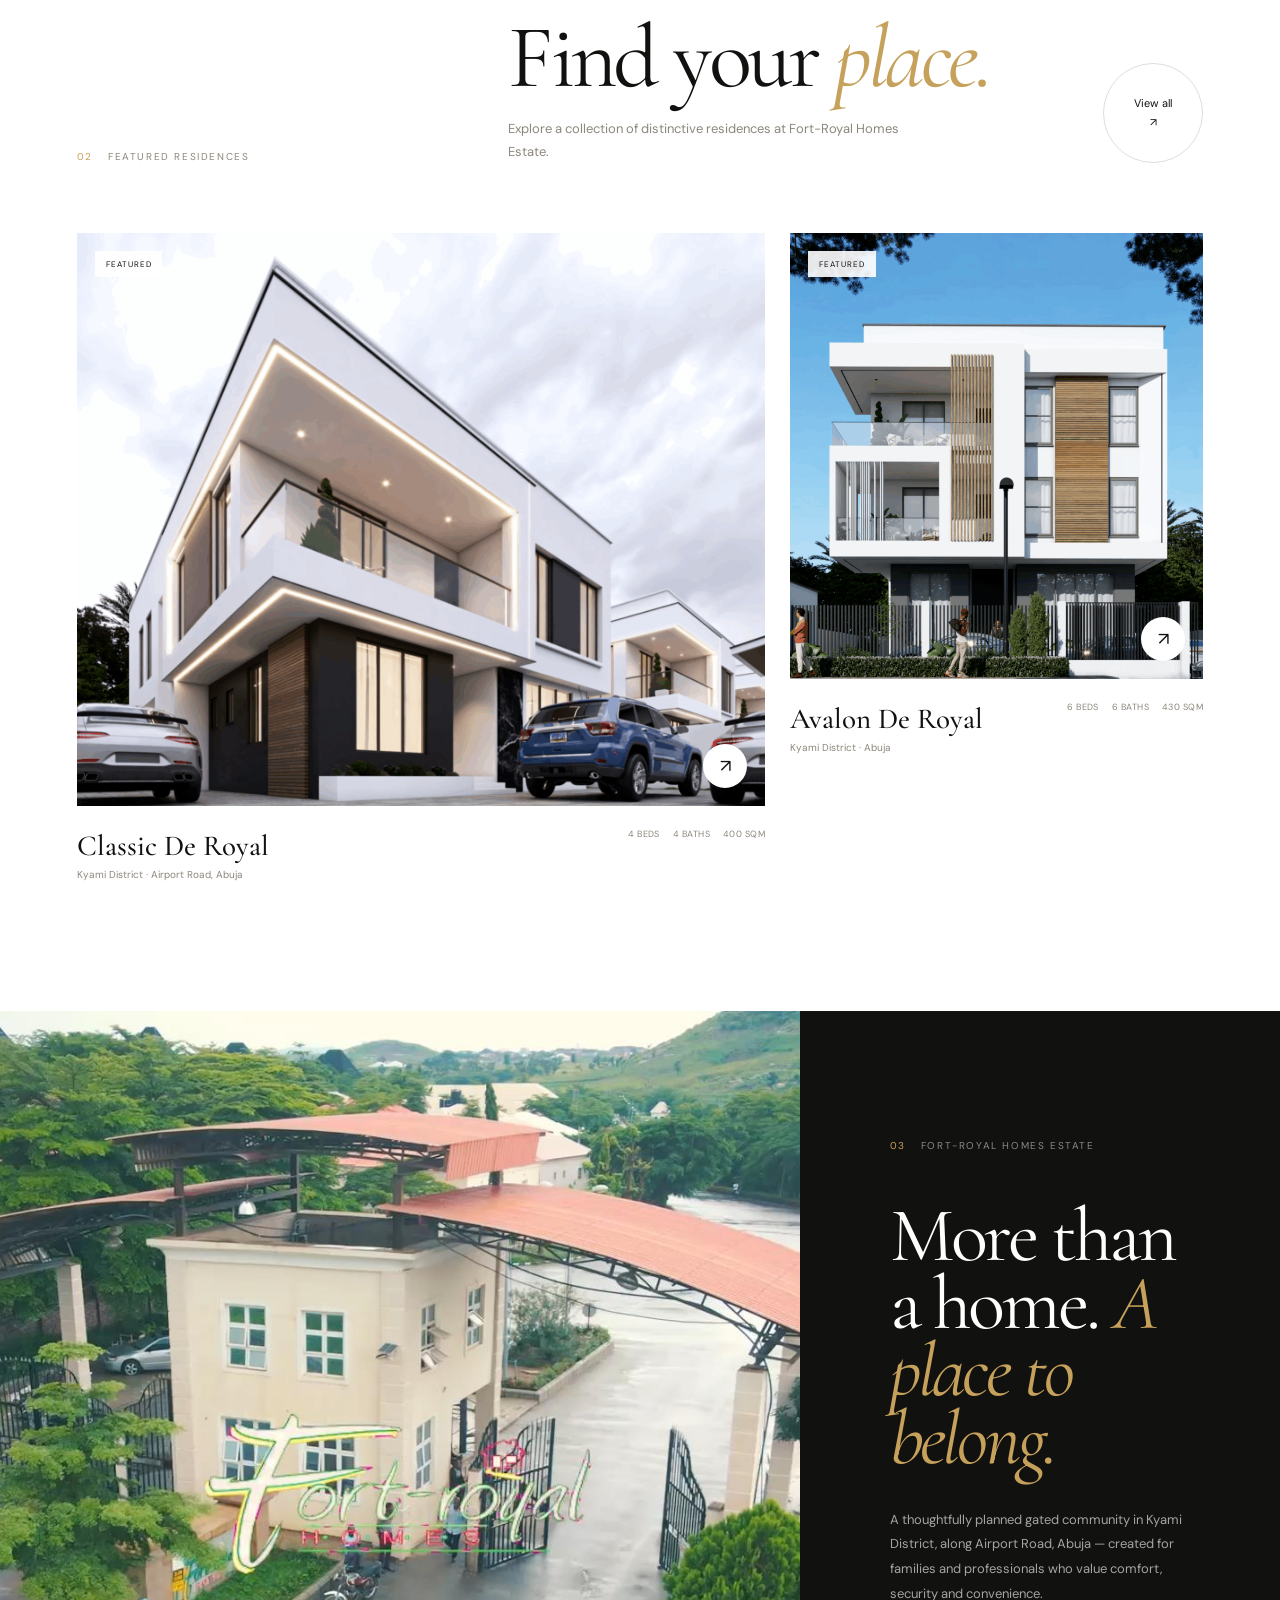
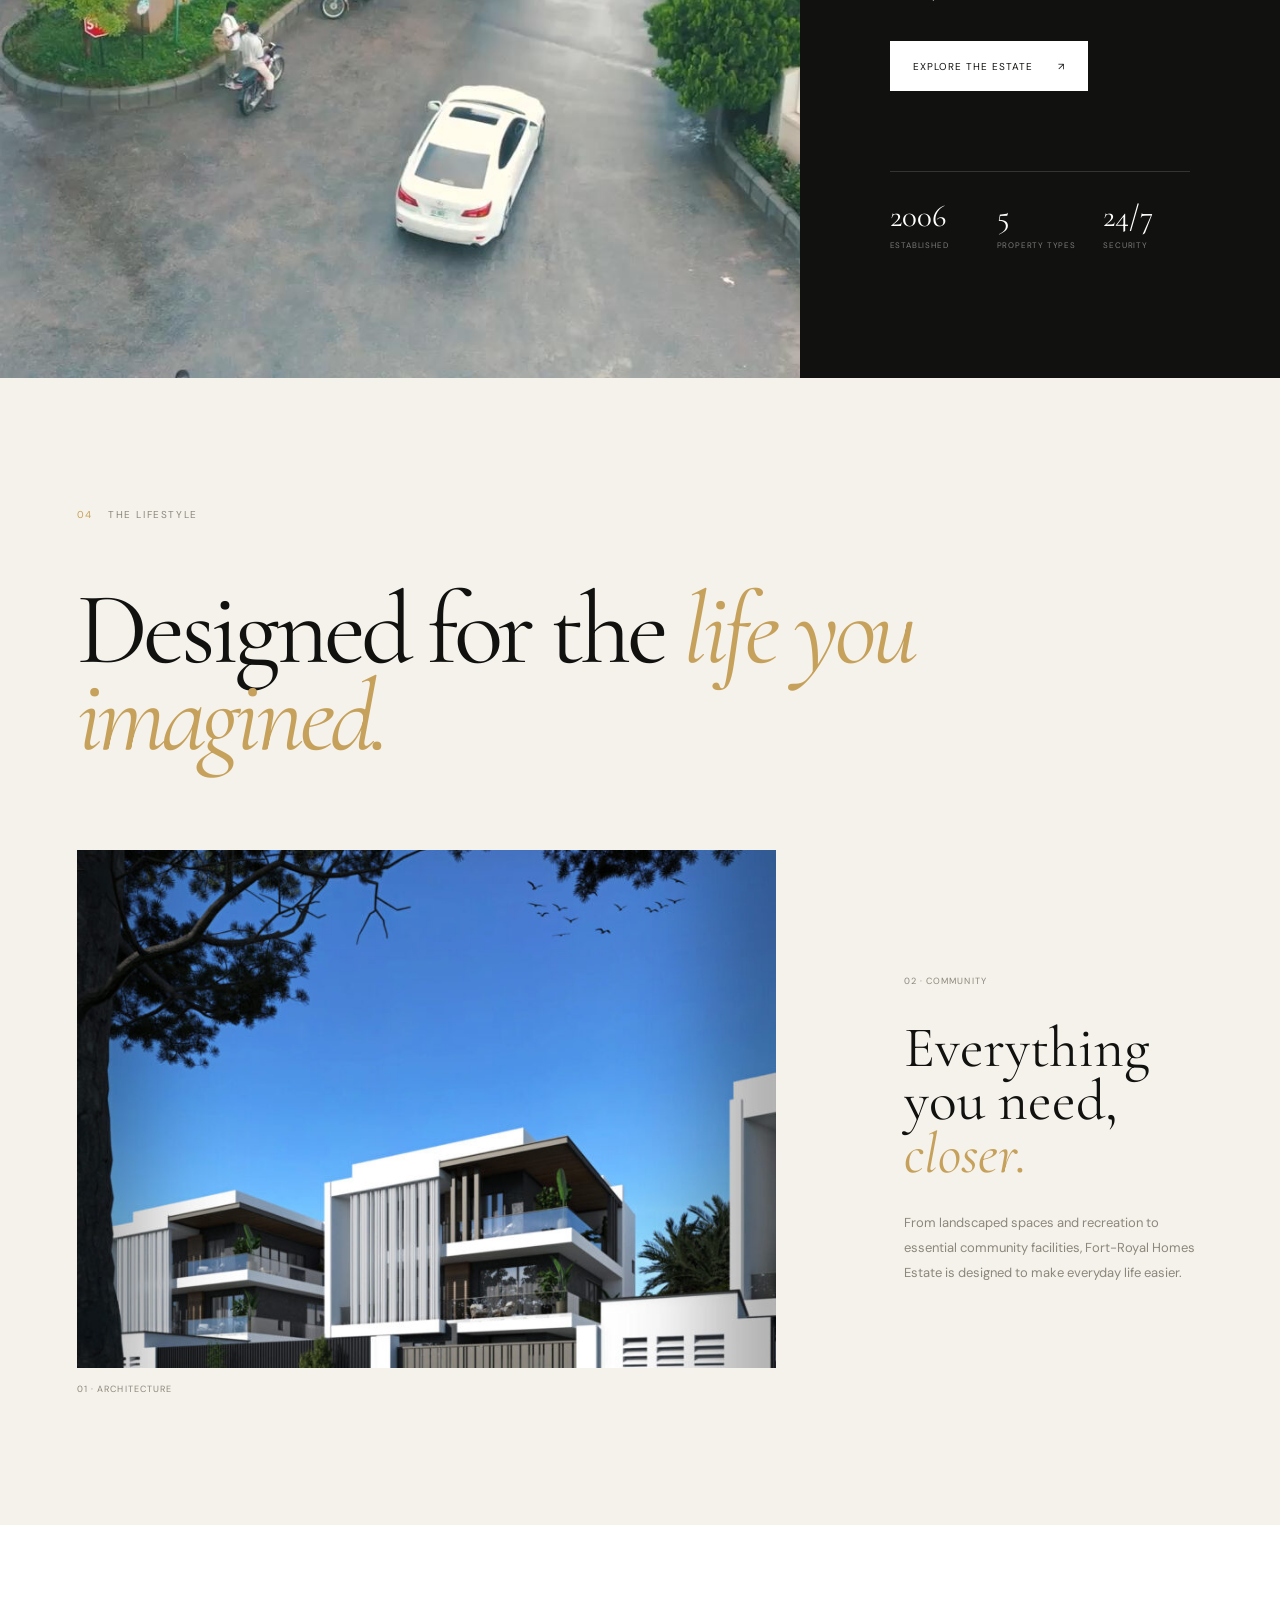
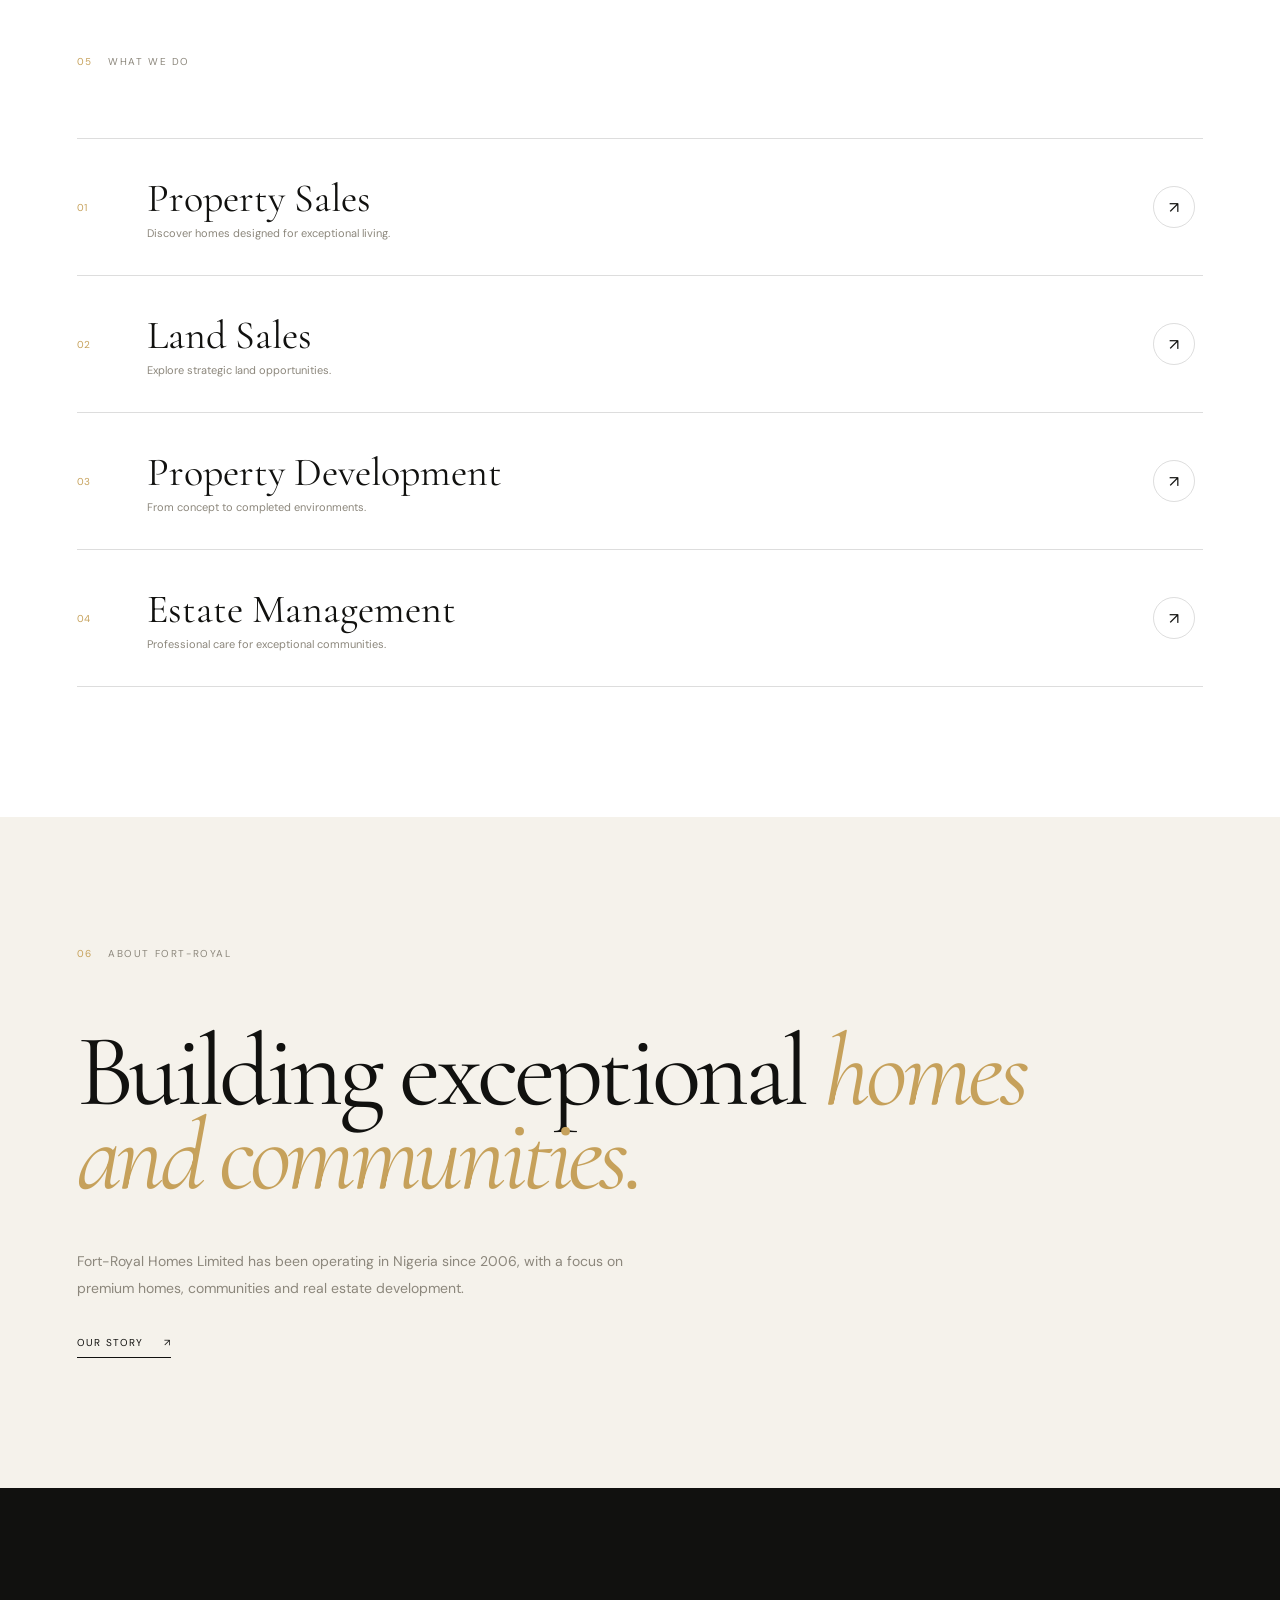
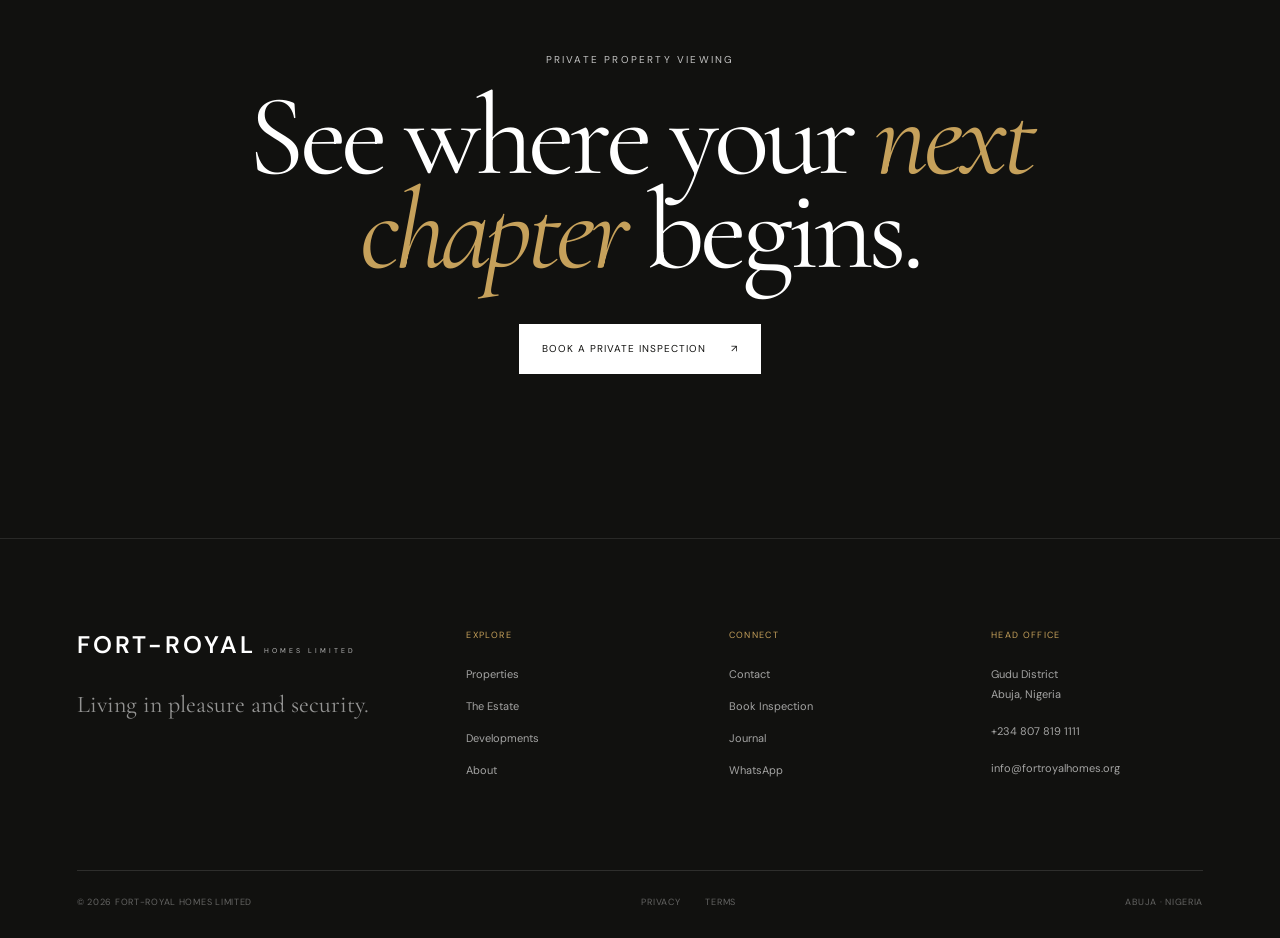
==== commit d1fec676: "Update index.html" ====
--- a/index.html
+++ b/index.html
@@ -21,10 +21,10 @@
 
     <link rel="stylesheet" href="css/style.css">
 
-    <!-- LOCAL IMAGE FIX: keeps homepage images inside the GitHub Pages project -->
+    <!-- LOCAL IMAGE FIX -->
     <style>
         .hero-image {
-            background-image: url("images/imperial-villa.jpg") !important;
+            background-image: url("image/imperial-villa.jpg") !important;
             background-size: cover;
             background-position: center;
         }
@@ -281,7 +281,7 @@
                         <div class="property-image">
 
                             <img
-                                src="images/classic-de-royal.png"
+                                src="image/classic-de-royal.png"
                                 alt="Classic De Royal"
                             >
 
@@ -325,7 +325,7 @@
                         <div class="property-image">
 
                             <img
-                                src="images/avalon-de-royal.png"
+                                src="image/avalon-de-royal.png"
                                 alt="Avalon De Royal"
                             >
 
@@ -372,7 +372,7 @@
             <div class="estate-image">
 
                 <img
-                    src="images/fort-royal-estate.jpeg"
+                    src="image/fort-royal-estate.jpeg"
                     alt="Fort-Royal Homes Estate"
                 >
 
@@ -449,7 +449,7 @@
                     <div class="lifestyle-image">
 
                         <img
-                            src="images/imperial-villa.jpg"
+                            src="image/imperial-villa.jpg"
                             alt="Imperial Villa"
                         >
 
